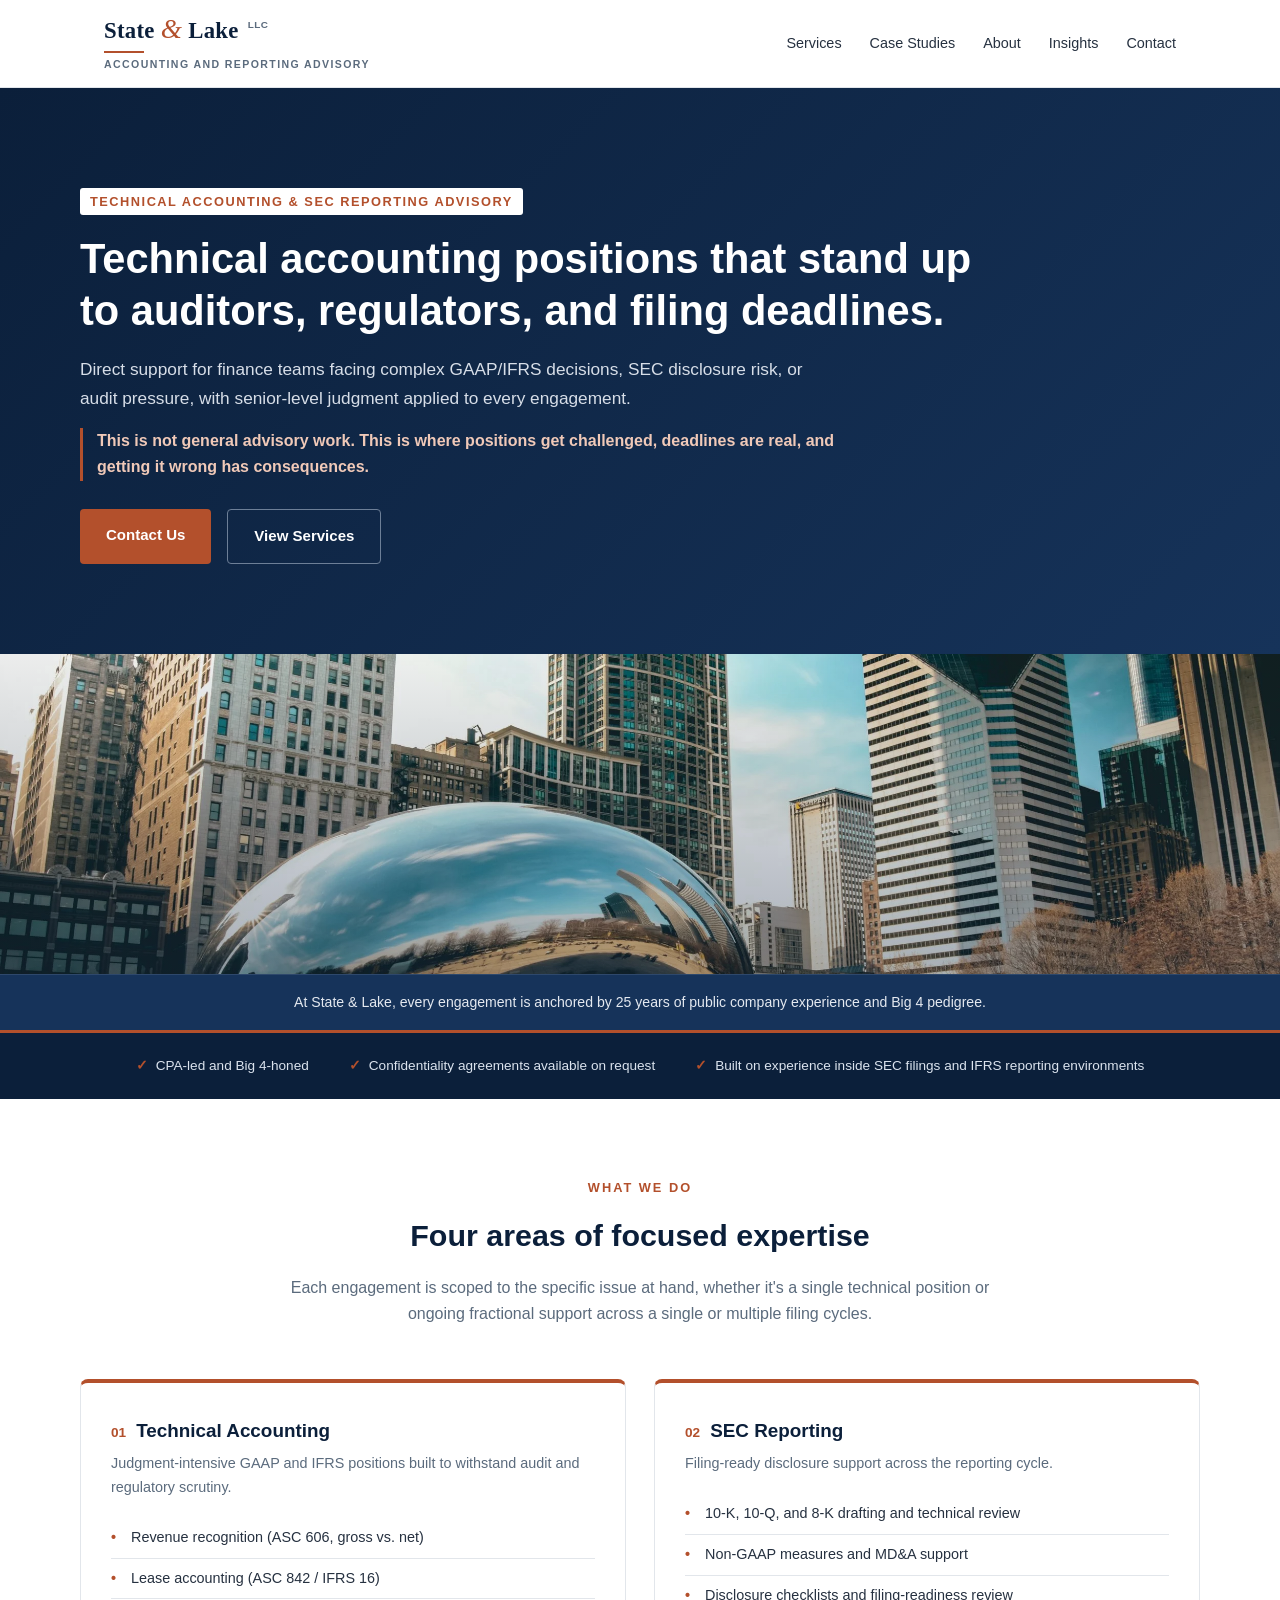
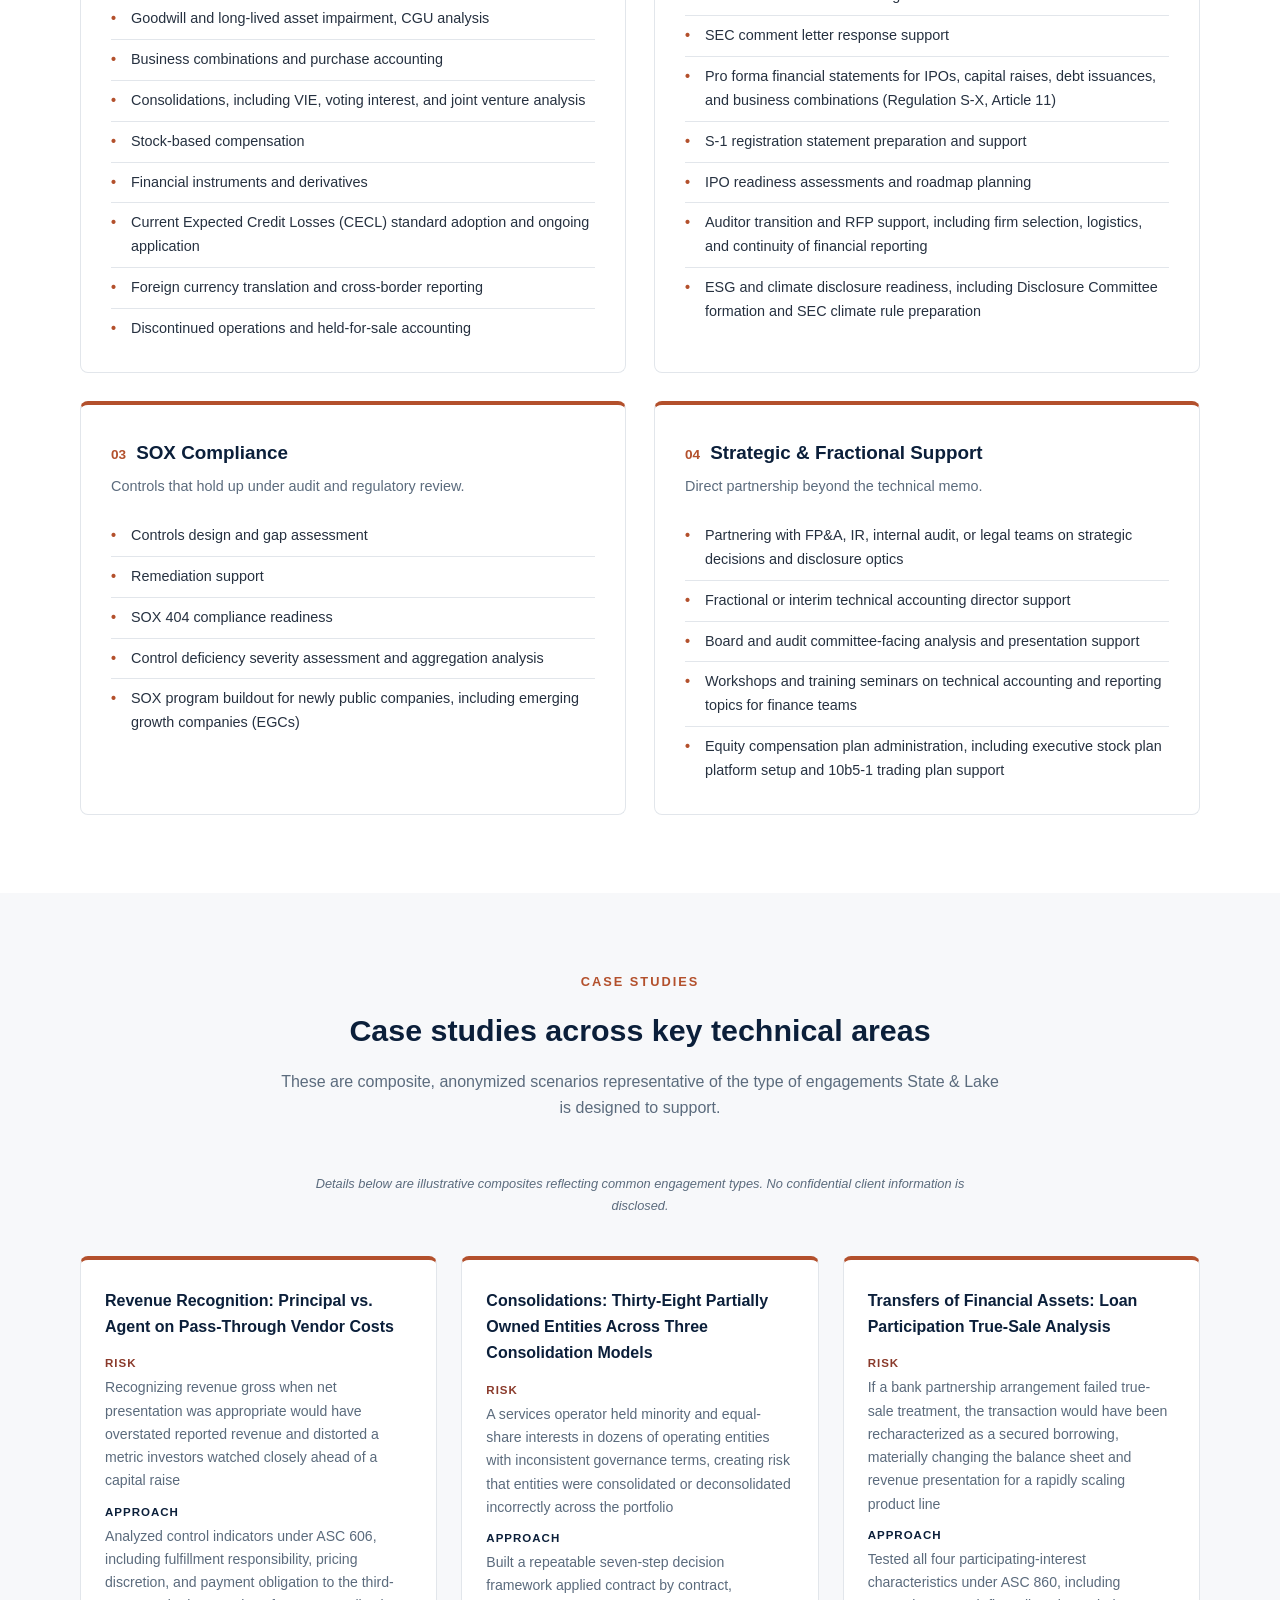
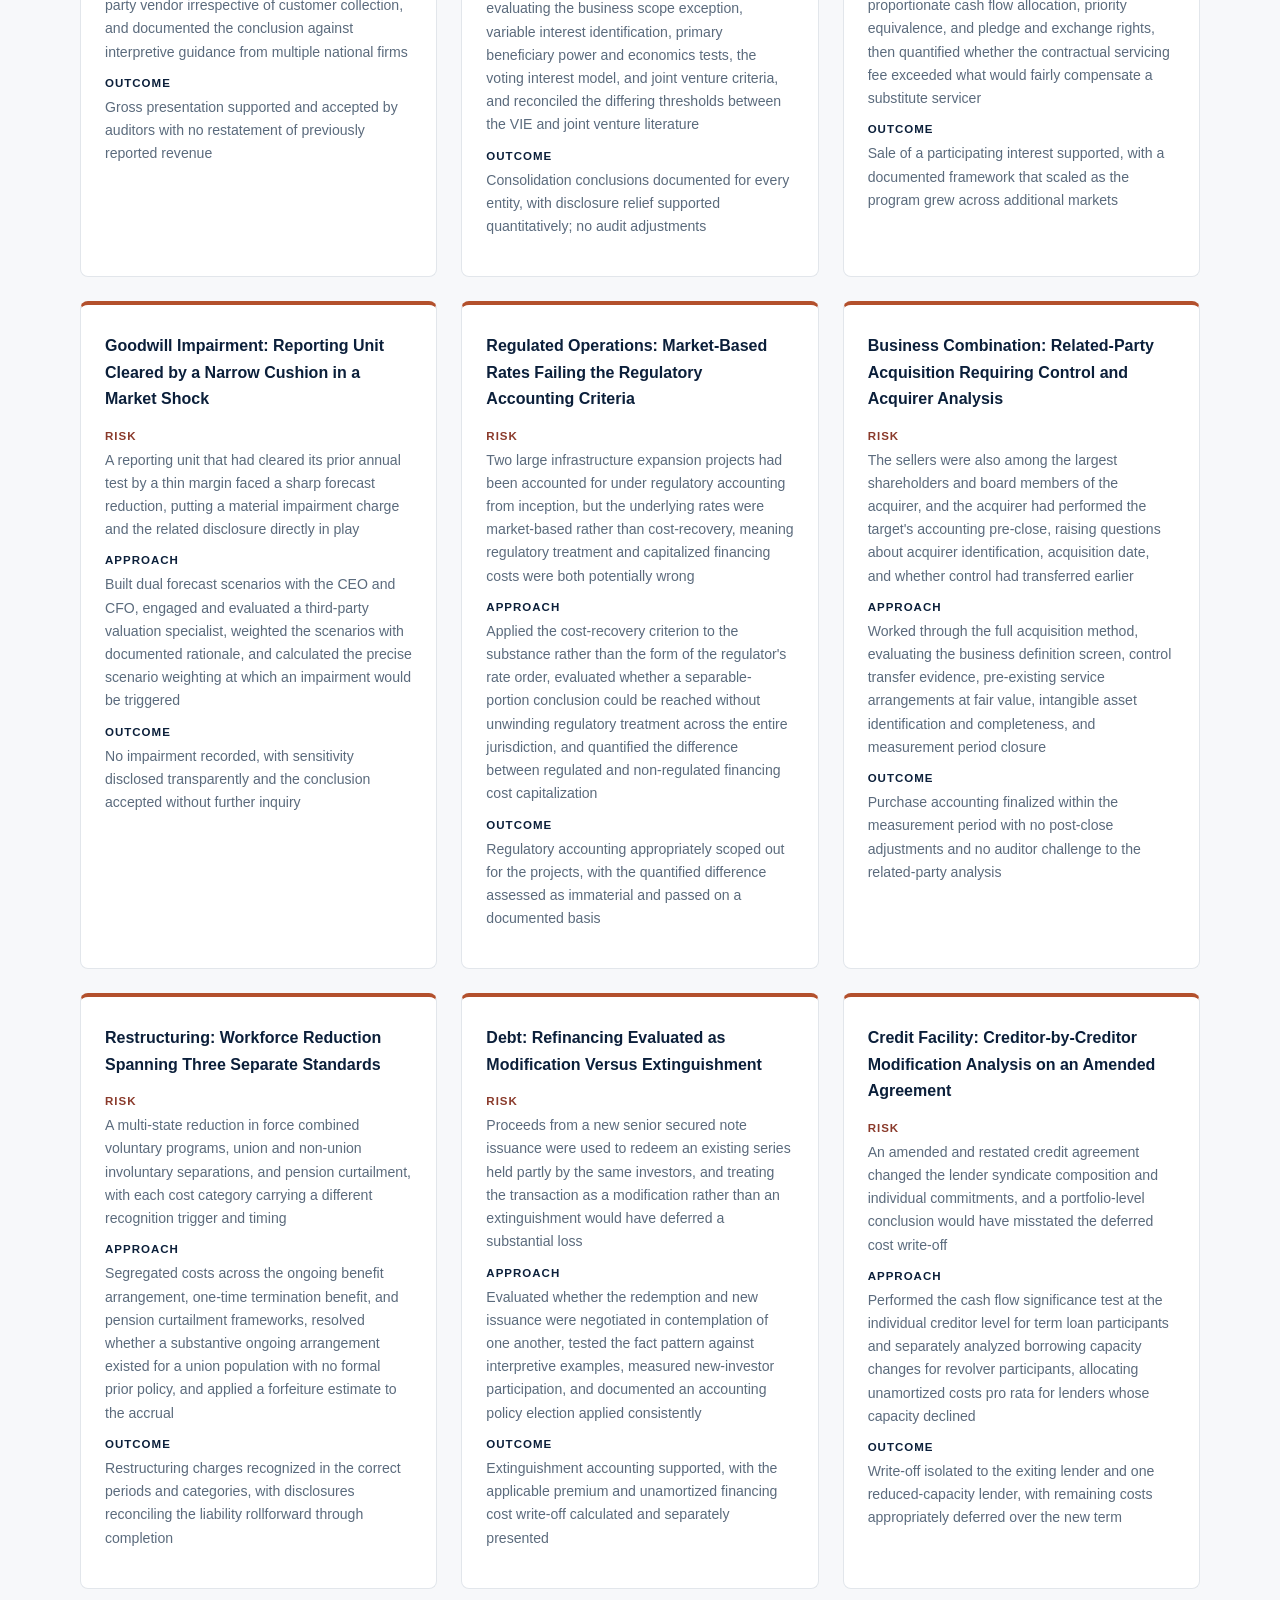
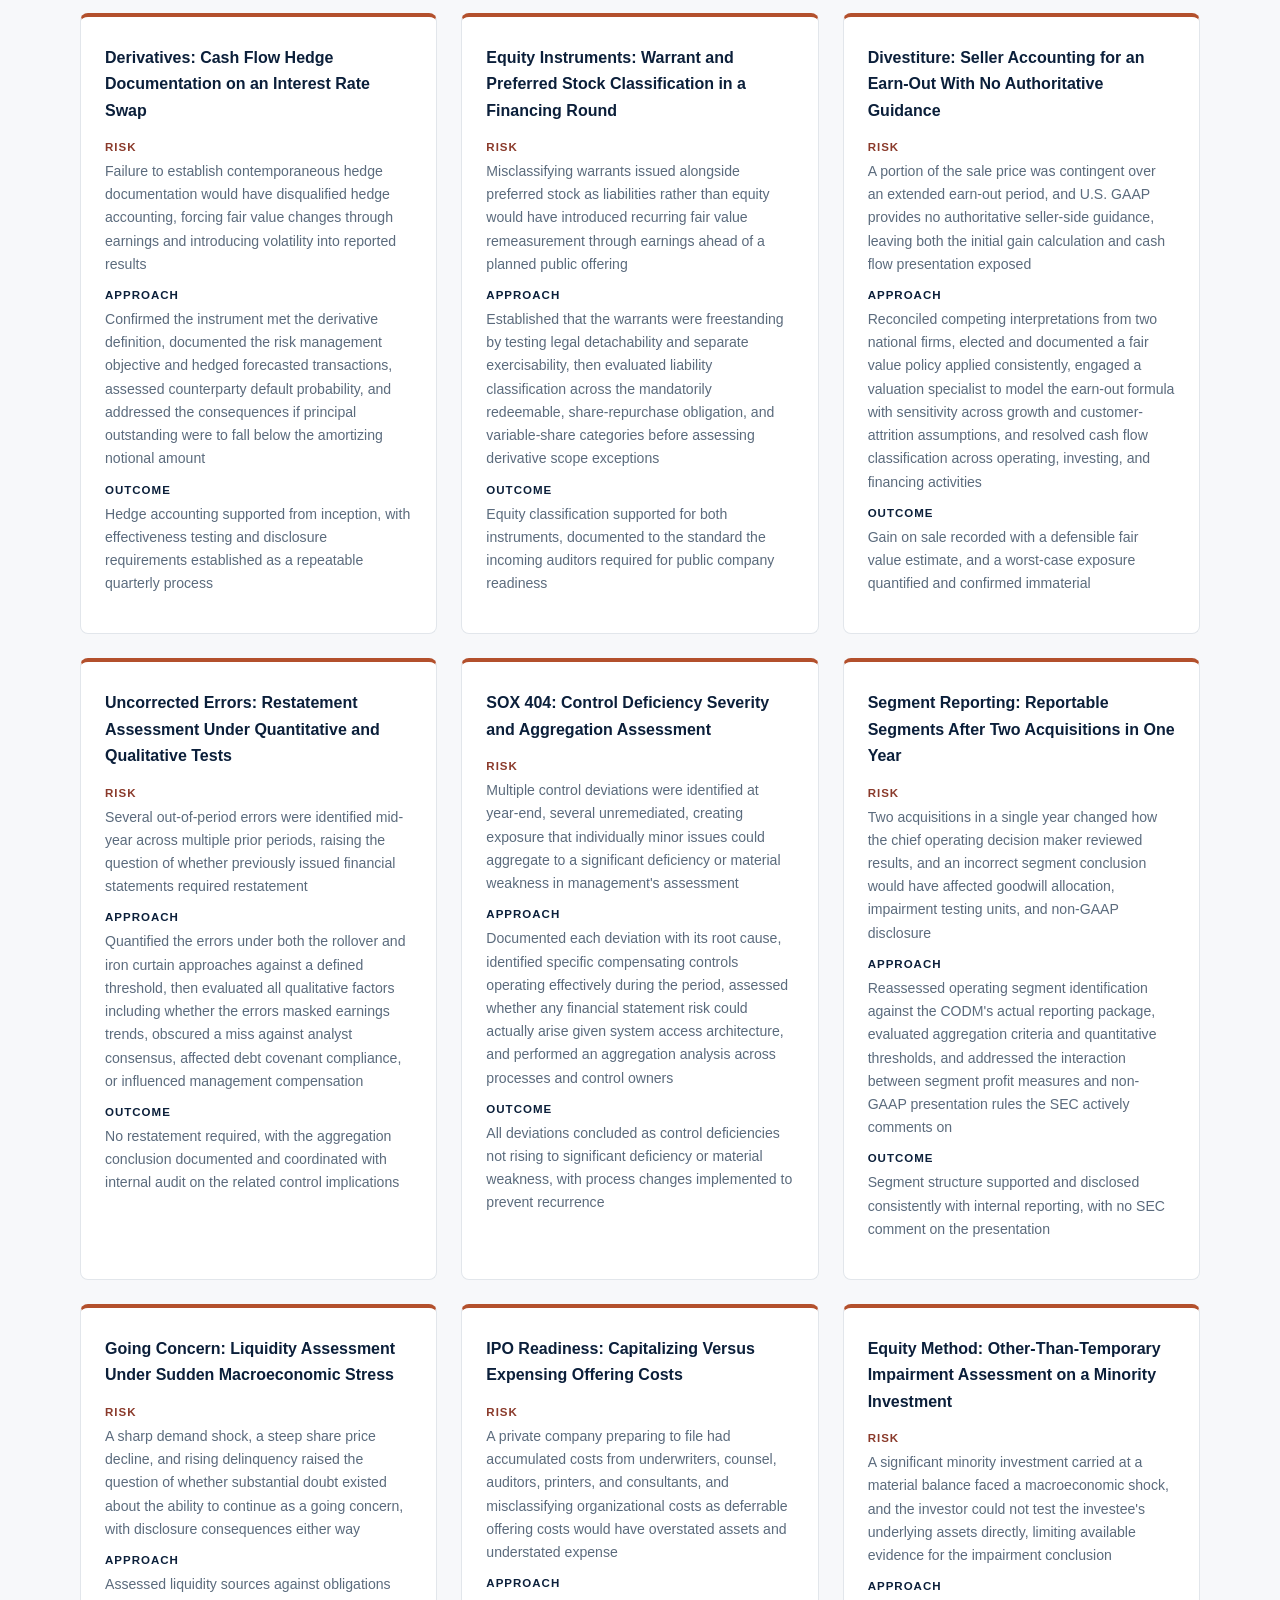
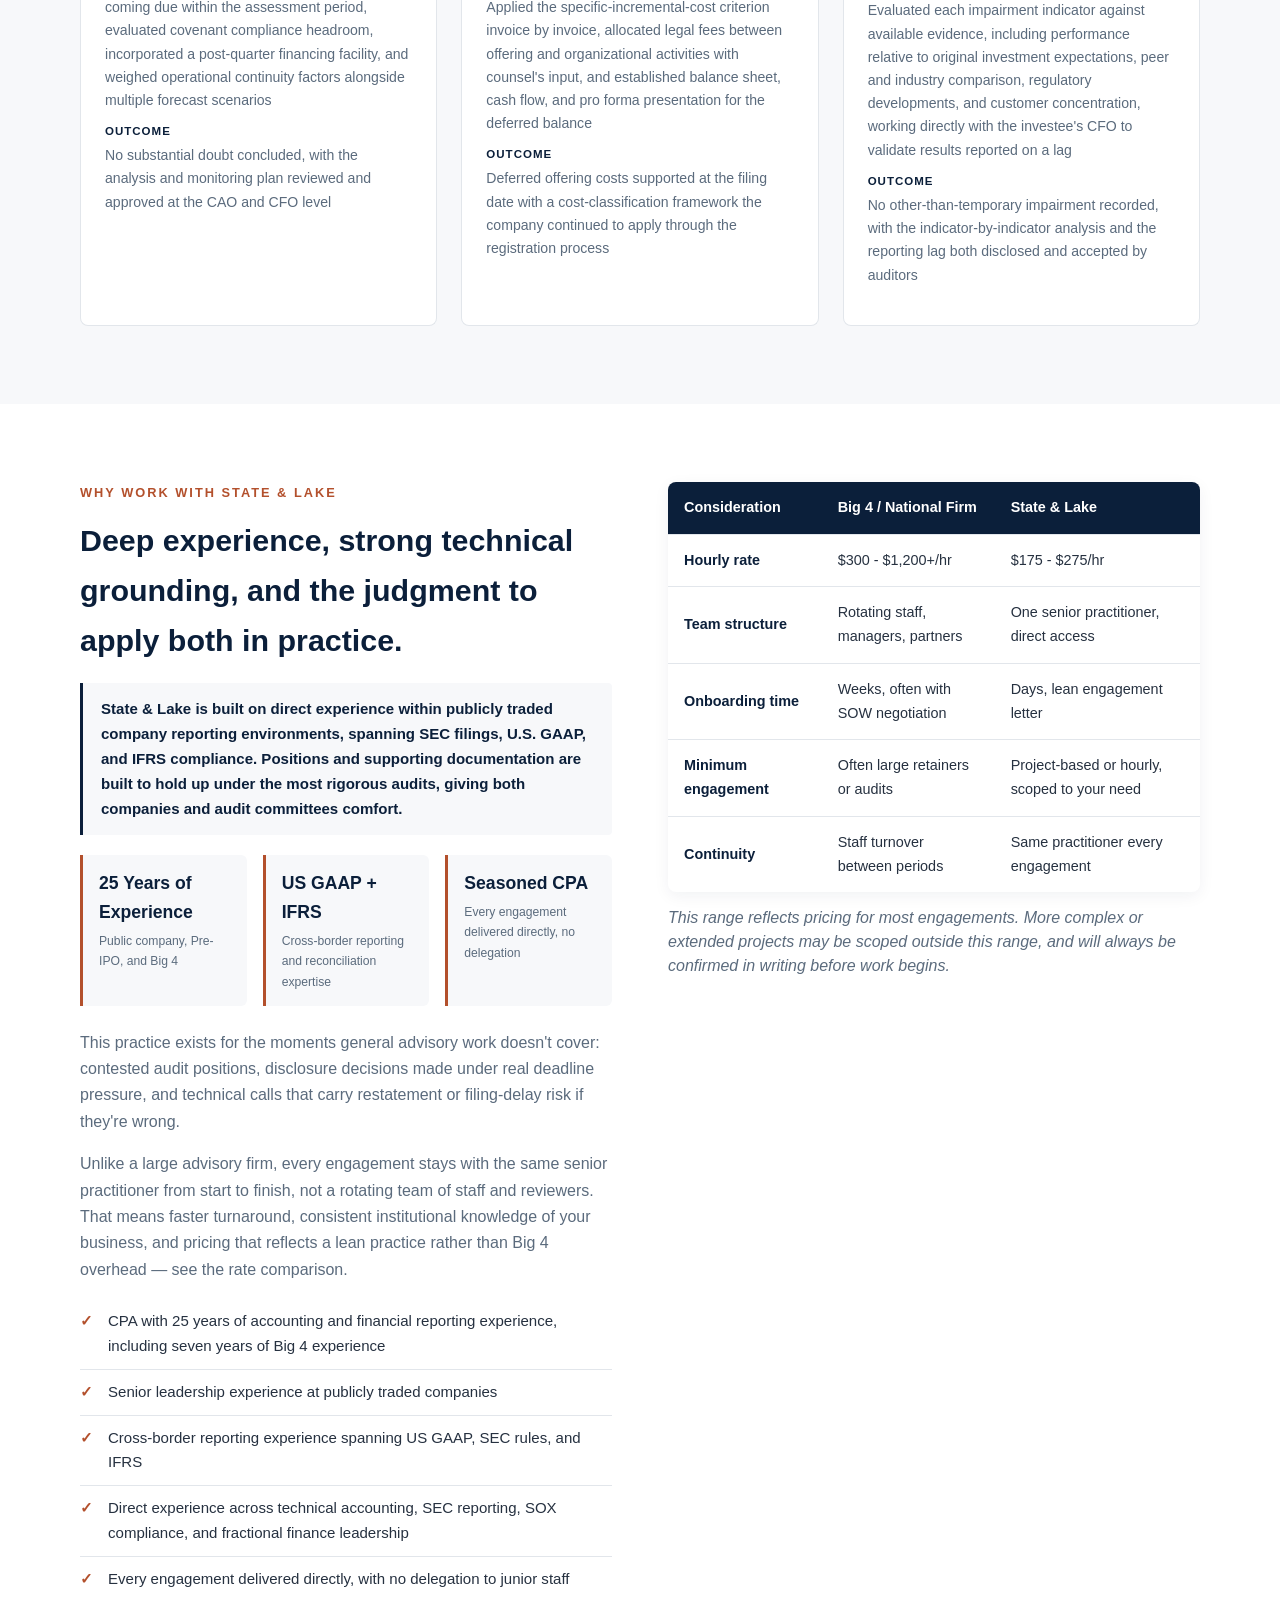
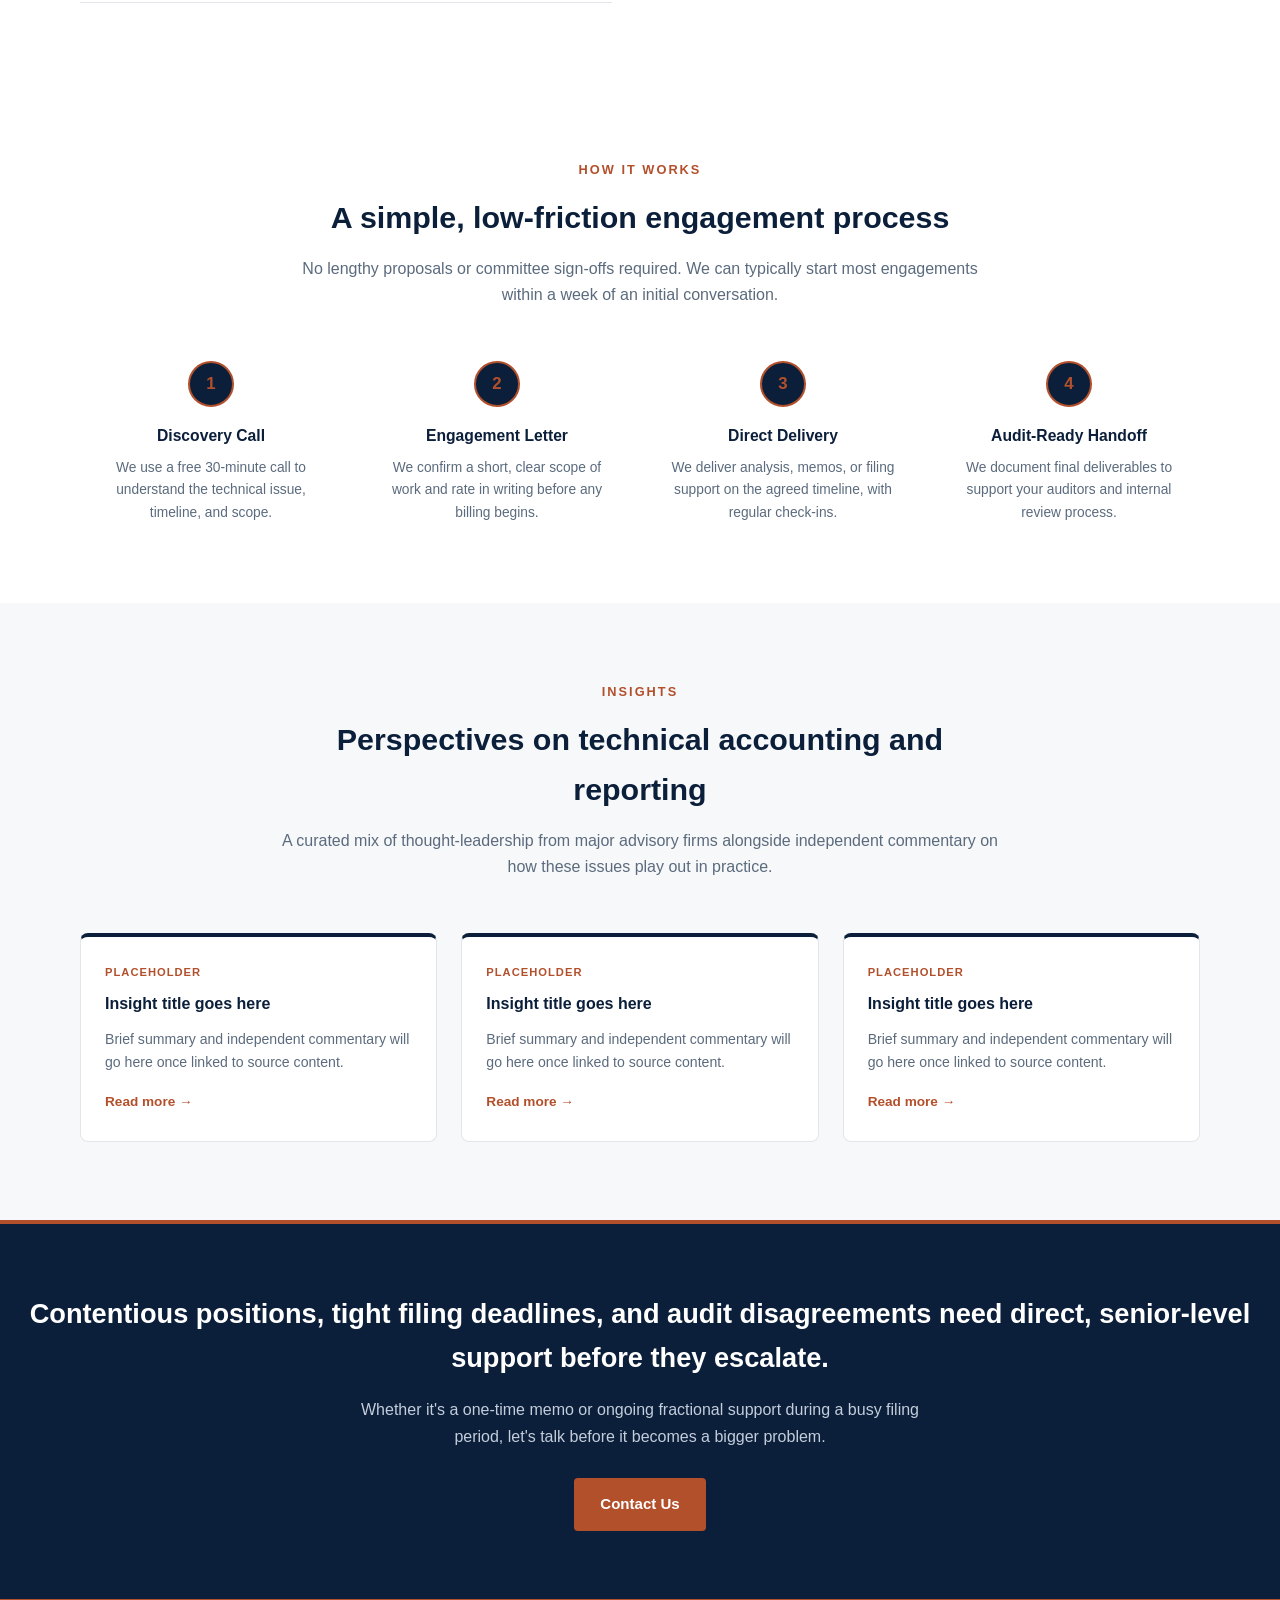
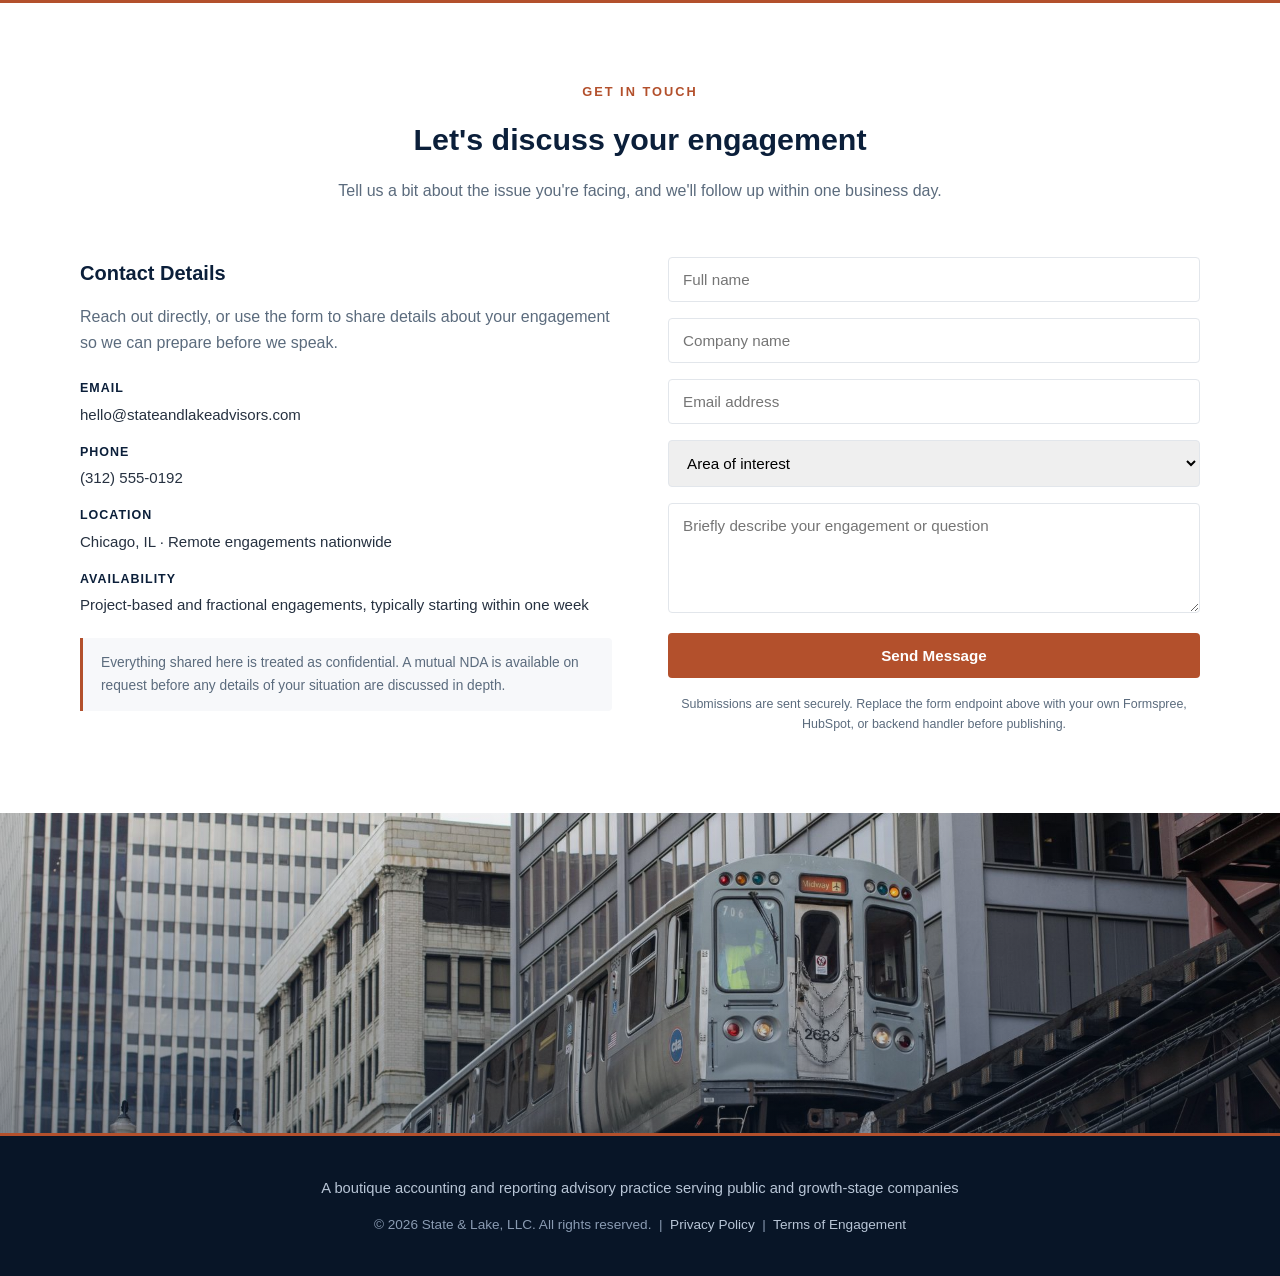
==== index.html @ fa3b031e "Revise financial topics and risk descriptions in index.html Updated various sections to enhance clar" ====
<!DOCTYPE html>
<html lang="en">
<head>
<meta charset="UTF-8">
<meta name="viewport" content="width=device-width, initial-scale=1.0">
<title>State &amp; Lake, LLC | Accounting and Reporting Advisory</title>
<meta name="description" content="Technical accounting positions that stand up to auditors, regulators, and filing deadlines. Direct support from a CPA-led practice with Big 4 and public company reporting experience.">
<style>
  :root {
    --navy: #0b1f3a;
    --navy-light: #16335a;
    --rust: #b3502c;
    --rust-dark: #97401f;
    --gray-bg: #f7f8fa;
    --text: #263140;
    --muted: #5b6b7d;
    --border: #e2e6eb;
    --alert: #8a3a2b;
  }
  * { margin: 0; padding: 0; box-sizing: border-box; }
  body { font-family: 'Georgia','Times New Roman',serif; color: var(--text); line-height: 1.65; background: #fff; }
  h1,h2,h3,h4 { font-family: 'Helvetica Neue', Arial, sans-serif; font-weight: 600; color: var(--navy); }
  a { text-decoration: none; color: var(--rust); }
  .container { max-width: 1120px; margin: 0 auto; padding: 0 24px; }

  header { position: sticky; top: 0; z-index: 100; background: #fff; border-bottom: 1px solid var(--border); }
  nav { display: flex; align-items: center; justify-content: space-between; padding: 16px 24px; max-width: 1120px; margin: 0 auto; position: relative; }

  .logo-wrap { line-height: 1.2; text-decoration: none; color: inherit; display: block; cursor: pointer; }
  .logo {
    font-family: 'Georgia', 'Times New Roman', serif;
    font-weight: 700;
    font-size: 1.42rem;
    color: var(--navy);
    letter-spacing: 0.3px;
    display: flex;
    align-items: baseline;
    gap: 6px;
  }
  .logo .amp-symbol {
    color: var(--rust);
    font-style: italic;
    font-weight: 400;
    font-size: 1.2em;
    line-height: 1;
  }
  .logo-llc {
    font-family: 'Helvetica Neue', Arial, sans-serif;
    font-size: 0.62rem;
    color: var(--muted);
    letter-spacing: 0.5px;
    font-weight: 600;
    margin-left: 3px;
    align-self: flex-start;
    margin-top: 3px;
  }
  .logo-rule { width: 40px; height: 2px; background: var(--rust); margin: 7px 0 5px; }
  .logo-tagline {
    font-family: 'Helvetica Neue', Arial, sans-serif;
    font-size: 0.66rem;
    color: var(--muted);
    letter-spacing: 1.4px;
    text-transform: uppercase;
    font-weight: 600;
  }

  .nav-links { display: flex; gap: 28px; list-style: none; }
  .nav-links a { font-family: 'Helvetica Neue', Arial, sans-serif; color: var(--text); font-size: 0.9rem; font-weight: 500; }
  .nav-links a:hover { color: var(--rust); }

  .nav-toggle {
    display: none;
    flex-direction: column;
    justify-content: center;
    gap: 5px;
    width: 32px;
    height: 32px;
    background: none;
    border: none;
    cursor: pointer;
    padding: 0;
  }
  .nav-toggle span {
    display: block;
    width: 100%;
    height: 2px;
    background: var(--navy);
    border-radius: 2px;
    transition: transform 0.2s ease, opacity 0.2s ease;
  }
  .nav-toggle.open span:nth-child(1) { transform: translateY(7px) rotate(45deg); }
  .nav-toggle.open span:nth-child(2) { opacity: 0; }
  .nav-toggle.open span:nth-child(3) { transform: translateY(-7px) rotate(-45deg); }

  .hero { background: linear-gradient(135deg, var(--navy) 0%, var(--navy-light) 100%); color:#fff; padding: 100px 24px 90px; }
  .hero-inner { max-width: 1120px; margin: 0 auto; display: grid; grid-template-columns: 1fr; gap: 0; align-items: center; }
  .hero-eyebrow { font-family:'Helvetica Neue',Arial,sans-serif; color: var(--rust); background:#fff; display:inline-block; padding:3px 10px; border-radius:3px; font-size:0.8rem; letter-spacing:1.5px; text-transform:uppercase; font-weight:700; margin-bottom:18px; }
  .hero h1 { color:#fff; font-size: 2.6rem; line-height:1.25; margin-bottom:18px; font-weight:700; max-width: 900px; }
  .hero .sub { font-family:'Helvetica Neue',Arial,sans-serif; font-size:1.08rem; color:#d7dee8; max-width:760px; margin-bottom:16px; }
  .hero .edge-line { font-family:'Helvetica Neue',Arial,sans-serif; font-size:1rem; color:#f0c9b8; max-width:760px; margin-bottom:28px; font-weight:600; border-left:3px solid var(--rust); padding-left:14px; }
  .hero-buttons { display:flex; gap:16px; flex-wrap: wrap; }
  .btn-primary { font-family:'Helvetica Neue',Arial,sans-serif; background: var(--rust); color:#fff; padding:14px 26px; border-radius:4px; font-weight:600; font-size:0.94rem; display:inline-block; }
  .btn-primary:hover { background: var(--rust-dark); }
  .btn-secondary { font-family:'Helvetica Neue',Arial,sans-serif; border:1px solid #6d7f97; color:#fff; padding:14px 26px; border-radius:4px; font-weight:600; font-size:0.94rem; display:inline-block; }
  .btn-secondary:hover { border-color:#fff; }

  /* Photo bands */
  .photo-band { width:100%; height:320px; overflow:hidden; position:relative; background: var(--navy); }
  .photo-band img { width:100%; height:100%; object-fit:cover; display:block; }
  .photo-overlay { position:absolute; inset:0; background: linear-gradient(180deg, rgba(11,31,58,0.05) 0%, rgba(11,31,58,0.35) 100%); }
  @media (max-width: 700px) { .photo-band { height: 220px; } }

  section { padding: 78px 24px; }
  .section-header { text-align:center; max-width:720px; margin:0 auto 52px; }
  .eyebrow { font-family:'Helvetica Neue',Arial,sans-serif; color: var(--rust); font-size:0.8rem; letter-spacing:2px; text-transform:uppercase; font-weight:700; margin-bottom:12px; }
  .section-header h2 { font-size:1.9rem; margin-bottom:14px; }
  .section-header p { font-family:'Helvetica Neue',Arial,sans-serif; color: var(--muted); font-size:1rem; }

  .disclosure-bar { background: var(--navy-light); padding: 16px 24px; border-top: 1px solid rgba(255,255,255,0.1); border-bottom: 3px solid var(--rust); }
  .disclosure-inner { max-width:1120px; margin:0 auto; text-align:center; font-family:'Helvetica Neue',Arial,sans-serif; font-size:0.88rem; color:#e4e9f0; font-weight:500; }
  .disclosure-inner strong { color: #e8a583; }

  .trust-bar { background: var(--navy); padding: 22px 24px; }
  .trust-inner { max-width:1120px; margin:0 auto; display:flex; flex-wrap:wrap; gap:18px 40px; justify-content:center; align-items:center; }
  .trust-item { font-family:'Helvetica Neue',Arial,sans-serif; color:#dbe3ee; font-size:0.85rem; display:flex; align-items:center; gap:8px; }
  .trust-item:before { content:"\2713"; color: var(--rust); font-weight:700; }

  .pillar-grid { display:grid; grid-template-columns: repeat(2,1fr); gap:28px; max-width:1120px; margin:0 auto; }
  .pillar-card { border:1px solid var(--border); border-radius:8px; padding:32px 30px; background:#fff; border-top:4px solid var(--rust); }
  .pillar-head { display:flex; align-items:baseline; gap:10px; margin-bottom:6px; flex-wrap:wrap; }
  .pillar-num { font-family:'Helvetica Neue',Arial,sans-serif; color: var(--rust); font-weight:700; font-size:0.85rem; }
  .pillar-card h3 { font-size:1.18rem; margin-bottom:0; }
  .pillar-sub { font-family:'Helvetica Neue',Arial,sans-serif; color: var(--muted); font-size:0.9rem; margin-bottom:18px; }
  .pillar-list { list-style:none; }
  .pillar-list li { font-family:'Helvetica Neue',Arial,sans-serif; font-size:0.9rem; padding:8px 0 8px 20px; position:relative; color:var(--text); border-bottom:1px solid var(--border); }
  .pillar-list li:last-child { border-bottom:none; padding-bottom:0; }
  .pillar-list li:before { content:"\2022"; color: var(--rust); position:absolute; left:0; font-weight:700; }

  .situations { background: var(--gray-bg); }
  .disclaimer { font-family:'Helvetica Neue',Arial,sans-serif; font-size:0.8rem; color: var(--muted); text-align:center; max-width:700px; margin:0 auto 40px; font-style: italic; }
  .situation-grid { display:grid; grid-template-columns: repeat(3,1fr); gap:24px; max-width:1120px; margin:0 auto; }
  .situation-card { background:#fff; border:1px solid var(--border); border-radius:8px; padding:28px 24px; border-top:4px solid var(--rust); }
  .situation-card h4 { font-size:1rem; margin-bottom:14px; }
  .situation-row { font-family:'Helvetica Neue',Arial,sans-serif; font-size:0.88rem; margin-bottom:10px; }
  .situation-row strong { display:block; color: var(--navy); font-size:0.72rem; text-transform:uppercase; letter-spacing:1px; margin-bottom:3px; }
  .situation-row.risk strong { color: var(--alert); }
  .situation-row p { color: var(--muted); margin:0; }

  .about-grid { display:grid; grid-template-columns:1fr 1fr; gap:56px; max-width:1120px; margin:0 auto; align-items:start; }
  .about h2 { font-size:1.9rem; margin-bottom:18px; }
  .about p { font-family:'Helvetica Neue',Arial,sans-serif; color: var(--muted); margin-bottom:16px; font-size:1rem; }
  .anchor-line { font-family:'Helvetica Neue',Arial,sans-serif; background: var(--gray-bg); border-left:3px solid var(--navy); padding:14px 18px; font-size:0.94rem; color: var(--navy); font-weight:600; margin-bottom:20px; border-radius:0 4px 4px 0; }
  .about-stat-row { display:flex; gap:16px; flex-wrap:wrap; margin-bottom:24px; }
  .about-stat { flex:1 1 150px; background: var(--gray-bg); border-left:3px solid var(--rust); border-radius:0 6px 6px 0; padding:14px 16px; }
  .about-stat-num { font-family:'Helvetica Neue',Arial,sans-serif; font-weight:700; color: var(--navy); font-size:1.1rem; }
  .about-stat-label { font-family:'Helvetica Neue',Arial,sans-serif; font-size:0.76rem; color: var(--muted); margin-top:4px; }
  .credential-list { list-style:none; margin-top:16px; }
  .credential-list li { font-family:'Helvetica Neue',Arial,sans-serif; padding:10px 0 10px 28px; position:relative; color:var(--text); font-size:0.94rem; border-bottom:1px solid var(--border); }
  .credential-list li:before { content:"\2713"; position:absolute; left:0; color: var(--rust); font-weight:700; }
  .compare-table { width:100%; border-collapse:collapse; font-family:'Helvetica Neue',Arial,sans-serif; font-size:0.9rem; background:#fff; border-radius:8px; overflow:hidden; box-shadow:0 4px 16px rgba(15,36,64,0.06); }
  .compare-table th, .compare-table td { padding:14px 16px; text-align:left; border-bottom:1px solid var(--border); }
  .compare-table th { background: var(--navy); color:#fff; font-weight:600; }
  .compare-table tr:last-child td { border-bottom:none; }
  .compare-table td:first-child { font-weight:600; color: var(--navy); }
  .rate-note { font-family:'Helvetica Neue',Arial,sans-serif; font-size:0.82rem; color: var(--muted); margin-top:14px; font-style: italic; line-height:1.5; }

  .process-grid { display:grid; grid-template-columns:repeat(4,1fr); gap:24px; max-width:1120px; margin:0 auto; }
  .process-step { text-align:center; padding:0 12px; }
  .process-num { width:46px; height:46px; border-radius:50%; background: var(--navy); color: var(--rust); display:flex; align-items:center; justify-content:center; font-weight:700; font-size:1.05rem; margin:0 auto 16px; font-family:'Helvetica Neue',Arial,sans-serif; border: 2px solid var(--rust); }
  .process-step h4 { font-size:0.98rem; margin-bottom:8px; }
  .process-step p { font-family:'Helvetica Neue',Arial,sans-serif; color: var(--muted); font-size:0.86rem; }

  .insights-grid { display:grid; grid-template-columns: repeat(3,1fr); gap:24px; max-width:1120px; margin:0 auto; }
  .insight-card { background:#fff; border:1px solid var(--border); border-radius:8px; padding:26px 24px; border-top:4px solid var(--navy); }
  .insight-tag { font-family:'Helvetica Neue',Arial,sans-serif; font-size:0.7rem; letter-spacing:1px; text-transform:uppercase; color: var(--rust); font-weight:700; margin-bottom:10px; display:block; }
  .insight-card h4 { font-size:1rem; margin-bottom:10px; }
  .insight-card p { font-family:'Helvetica Neue',Arial,sans-serif; color: var(--muted); font-size:0.88rem; margin-bottom:14px; }
  .insight-card a { font-family:'Helvetica Neue',Arial,sans-serif; font-size:0.85rem; font-weight:600; }

  .cta-band { background: var(--navy); color:#fff; text-align:center; padding:68px 24px; border-top:4px solid var(--rust); border-bottom:4px solid var(--rust); }
  .cta-band h2 { color:#fff; font-size:1.7rem; margin-bottom:16px; }
  .cta-band p { font-family:'Helvetica Neue',Arial,sans-serif; color:#c3cddb; margin-bottom:28px; max-width:560px; margin-left:auto; margin-right:auto; }
  .cta-band .hero-buttons { justify-content:center; }

  .contact-grid { display:grid; grid-template-columns:1fr 1fr; gap:56px; max-width:1120px; margin:0 auto; }
  .contact-info h3 { font-size:1.25rem; margin-bottom:14px; }
  .contact-info p { font-family:'Helvetica Neue',Arial,sans-serif; color: var(--muted); margin-bottom:22px; }
  .contact-detail { font-family:'Helvetica Neue',Arial,sans-serif; margin-bottom:14px; font-size:0.94rem; }
  .contact-detail strong { color: var(--navy); display:block; font-size:0.78rem; text-transform:uppercase; letter-spacing:1px; margin-bottom:4px; }
  .confidentiality-note { background: var(--gray-bg); border-left:3px solid var(--rust); padding:14px 18px; font-family:'Helvetica Neue',Arial,sans-serif; font-size:0.86rem; color: var(--muted); margin-top:20px; border-radius:0 4px 4px 0; }
  form { display:flex; flex-direction:column; gap:16px; font-family:'Helvetica Neue',Arial,sans-serif; }
  input, select, textarea { padding:13px 14px; border:1px solid var(--border); border-radius:4px; font-size:0.95rem; font-family:inherit; }
  input:focus, select:focus, textarea:focus { outline:2px solid var(--rust); border-color: var(--rust); }
  textarea { min-height:110px; resize:vertical; }
  .form-submit { background: var(--rust); color:#fff; border:none; padding:14px; border-radius:4px; font-weight:600; font-size:0.95rem; cursor:pointer; margin-top:4px; }
  .form-submit:hover { background: var(--rust-dark); }
  .form-note { font-size:0.78rem; color: var(--muted); text-align:center; }

  footer { background:#081527; color:#8a9bb2; text-align:center; padding:40px 24px; font-family:'Helvetica Neue',Arial,sans-serif; font-size:0.85rem; border-top:3px solid var(--rust); }
  footer a { color:#b8c5d6; }
  .footer-tagline { color:#b8c5d6; font-size:0.92rem; margin-bottom:14px; font-weight:500; }

  @media (max-width: 900px) {
    .about-grid, .contact-grid { grid-template-columns:1fr; }
    .pillar-grid, .situation-grid, .insights-grid { grid-template-columns:1fr; }
    .process-grid { grid-template-columns:1fr 1fr; }
    .hero h1 { font-size:1.9rem; }

    .nav-toggle { display: flex; }
    .nav-links {
      display: none;
      position: absolute;
      top: 100%;
      left: 0;
      right: 0;
      background: #fff;
      flex-direction: column;
      gap: 0;
      border-bottom: 1px solid var(--border);
      box-shadow: 0 8px 16px rgba(15,36,64,0.08);
    }
    .nav-links.open { display: flex; }
    .nav-links li { border-top: 1px solid var(--border); }
    .nav-links a { display: block; padding: 14px 24px; }
  }
  @media (max-width: 600px) {
    .process-grid, .situation-grid { grid-template-columns:1fr; }
  }
</style>
</head>
<body>

<header>
  <nav>
    <a href="index.html" class="logo-wrap" aria-label="State and Lake, LLC home">
      <div class="logo">State <span class="amp-symbol">&amp;</span> Lake<span class="logo-llc">LLC</span></div>
      <div class="logo-rule"></div>
      <div class="logo-tagline">Accounting and Reporting Advisory</div>
    </a>
    <button class="nav-toggle" id="navToggle" aria-label="Toggle navigation menu" aria-expanded="false">
      <span></span><span></span><span></span>
    </button>
    <ul class="nav-links" id="navLinks">
      <li><a href="#services">Services</a></li>
      <li><a href="#situations">Case Studies</a></li>
      <li><a href="#about">About</a></li>
      <li><a href="#insights">Insights</a></li>
      <li><a href="#contact">Contact</a></li>
    </ul>
  </nav>
</header>

<section class="hero">
  <div class="hero-inner">
    <div>
      <div class="hero-eyebrow">Technical Accounting &amp; SEC Reporting Advisory</div>
      <h1>Technical accounting positions that stand up to auditors, regulators, and filing deadlines.</h1>
      <p class="sub">Direct support for finance teams facing complex GAAP/IFRS decisions, SEC disclosure risk, or audit pressure, with senior-level judgment applied to every engagement.</p>
      <p class="edge-line">This is not general advisory work. This is where positions get challenged, deadlines are real, and getting it wrong has consequences.</p>
      <div class="hero-buttons">
        <a href="#contact" class="btn-primary">Contact Us</a>
        <a href="#services" class="btn-secondary">View Services</a>
      </div>
    </div>
  </div>
</section>

<div class="photo-band">
  <img src="assets/The%20Bean.webp" alt="Cloud Gate sculpture with the Chicago skyline in the background">
  <div class="photo-overlay"></div>
</div>

<div class="disclosure-bar">
  <p class="disclosure-inner">At State &amp; Lake, every engagement is anchored by 25 years of public company experience and Big 4 pedigree.</p>
</div>

<div class="trust-bar">
  <div class="trust-inner">
    <div class="trust-item">CPA-led and Big 4-honed</div>
    <div class="trust-item">Confidentiality agreements available on request</div>
    <div class="trust-item">Built on experience inside SEC filings and IFRS reporting environments</div>
  </div>
</div>

<section id="services">
  <div class="section-header">
    <div class="eyebrow">What We Do</div>
    <h2>Four areas of focused expertise</h2>
    <p>Each engagement is scoped to the specific issue at hand, whether it's a single technical position or ongoing fractional support across a single or multiple filing cycles.</p>
  </div>
  <div class="pillar-grid">
    <div class="pillar-card">
      <div class="pillar-head"><span class="pillar-num">01</span><h3>Technical Accounting</h3></div>
      <p class="pillar-sub">Judgment-intensive GAAP and IFRS positions built to withstand audit and regulatory scrutiny.</p>
      <ul class="pillar-list">
        <li>Revenue recognition (ASC 606, gross vs. net)</li>
        <li>Lease accounting (ASC 842 / IFRS 16)</li>
        <li>Goodwill and long-lived asset impairment, CGU analysis</li>
        <li>Business combinations and purchase accounting</li>
        <li>Consolidations, including VIE, voting interest, and joint venture analysis</li>
        <li>Stock-based compensation</li>
        <li>Financial instruments and derivatives</li>
        <li>Current Expected Credit Losses (CECL) standard adoption and ongoing application</li>
        <li>Foreign currency translation and cross-border reporting</li>
        <li>Discontinued operations and held-for-sale accounting</li>
      </ul>
    </div>
    <div class="pillar-card">
      <div class="pillar-head"><span class="pillar-num">02</span><h3>SEC Reporting</h3></div>
      <p class="pillar-sub">Filing-ready disclosure support across the reporting cycle.</p>
      <ul class="pillar-list">
        <li>10-K, 10-Q, and 8-K drafting and technical review</li>
        <li>Non-GAAP measures and MD&amp;A support</li>
        <li>Disclosure checklists and filing-readiness review</li>
        <li>SEC comment letter response support</li>
        <li>Pro forma financial statements for IPOs, capital raises, debt issuances, and business combinations (Regulation S-X, Article 11)</li>
        <li>S-1 registration statement preparation and support</li>
        <li>IPO readiness assessments and roadmap planning</li>
        <li>Auditor transition and RFP support, including firm selection, logistics, and continuity of financial reporting</li>
        <li>ESG and climate disclosure readiness, including Disclosure Committee formation and SEC climate rule preparation</li>
      </ul>
    </div>
    <div class="pillar-card">
      <div class="pillar-head"><span class="pillar-num">03</span><h3>SOX Compliance</h3></div>
      <p class="pillar-sub">Controls that hold up under audit and regulatory review.</p>
      <ul class="pillar-list">
        <li>Controls design and gap assessment</li>
        <li>Remediation support</li>
        <li>SOX 404 compliance readiness</li>
        <li>Control deficiency severity assessment and aggregation analysis</li>
        <li>SOX program buildout for newly public companies, including emerging growth companies (EGCs)</li>
      </ul>
    </div>
    <div class="pillar-card">
      <div class="pillar-head"><span class="pillar-num">04</span><h3>Strategic &amp; Fractional Support</h3></div>
      <p class="pillar-sub">Direct partnership beyond the technical memo.</p>
      <ul class="pillar-list">
        <li>Partnering with FP&amp;A, IR, internal audit, or legal teams on strategic decisions and disclosure optics</li>
        <li>Fractional or interim technical accounting director support</li>
        <li>Board and audit committee-facing analysis and presentation support</li>
        <li>Workshops and training seminars on technical accounting and reporting topics for finance teams</li>
        <li>Equity compensation plan administration, including executive stock plan platform setup and 10b5-1 trading plan support</li>
      </ul>
    </div>
  </div>
</section>

<section class="situations" id="situations">
  <div class="section-header">
    <div class="eyebrow">Case Studies</div>
    <h2>Case studies across key technical areas</h2>
    <p>These are composite, anonymized scenarios representative of the type of engagements State &amp; Lake is designed to support.</p>
  </div>
  <p class="disclaimer">Details below are illustrative composites reflecting common engagement types. No confidential client information is disclosed.</p>
  <div class="situation-grid">

    <div class="situation-card">
      <h4>Revenue Recognition: Principal vs. Agent on Pass-Through Vendor Costs</h4>
      <div class="situation-row risk"><strong>Risk</strong><p>Recognizing revenue gross when net presentation was appropriate would have overstated reported revenue and distorted a metric investors watched closely ahead of a capital raise</p></div>
      <div class="situation-row"><strong>Approach</strong><p>Analyzed control indicators under ASC 606, including fulfillment responsibility, pricing discretion, and payment obligation to the third-party vendor irrespective of customer collection, and documented the conclusion against interpretive guidance from multiple national firms</p></div>
      <div class="situation-row"><strong>Outcome</strong><p>Gross presentation supported and accepted by auditors with no restatement of previously reported revenue</p></div>
    </div>

    <div class="situation-card">
      <h4>Consolidations: Thirty-Eight Partially Owned Entities Across Three Consolidation Models</h4>
      <div class="situation-row risk"><strong>Risk</strong><p>A services operator held minority and equal-share interests in dozens of operating entities with inconsistent governance terms, creating risk that entities were consolidated or deconsolidated incorrectly across the portfolio</p></div>
      <div class="situation-row"><strong>Approach</strong><p>Built a repeatable seven-step decision framework applied contract by contract, evaluating the business scope exception, variable interest identification, primary beneficiary power and economics tests, the voting interest model, and joint venture criteria, and reconciled the differing thresholds between the VIE and joint venture literature</p></div>
      <div class="situation-row"><strong>Outcome</strong><p>Consolidation conclusions documented for every entity, with disclosure relief supported quantitatively; no audit adjustments</p></div>
    </div>

    <div class="situation-card">
      <h4>Transfers of Financial Assets: Loan Participation True-Sale Analysis</h4>
      <div class="situation-row risk"><strong>Risk</strong><p>If a bank partnership arrangement failed true-sale treatment, the transaction would have been recharacterized as a secured borrowing, materially changing the balance sheet and revenue presentation for a rapidly scaling product line</p></div>
      <div class="situation-row"><strong>Approach</strong><p>Tested all four participating-interest characteristics under ASC 860, including proportionate cash flow allocation, priority equivalence, and pledge and exchange rights, then quantified whether the contractual servicing fee exceeded what would fairly compensate a substitute servicer</p></div>
      <div class="situation-row"><strong>Outcome</strong><p>Sale of a participating interest supported, with a documented framework that scaled as the program grew across additional markets</p></div>
    </div>

    <div class="situation-card">
      <h4>Goodwill Impairment: Reporting Unit Cleared by a Narrow Cushion in a Market Shock</h4>
      <div class="situation-row risk"><strong>Risk</strong><p>A reporting unit that had cleared its prior annual test by a thin margin faced a sharp forecast reduction, putting a material impairment charge and the related disclosure directly in play</p></div>
      <div class="situation-row"><strong>Approach</strong><p>Built dual forecast scenarios with the CEO and CFO, engaged and evaluated a third-party valuation specialist, weighted the scenarios with documented rationale, and calculated the precise scenario weighting at which an impairment would be triggered</p></div>
      <div class="situation-row"><strong>Outcome</strong><p>No impairment recorded, with sensitivity disclosed transparently and the conclusion accepted without further inquiry</p></div>
    </div>

    <div class="situation-card">
      <h4>Regulated Operations: Market-Based Rates Failing the Regulatory Accounting Criteria</h4>
      <div class="situation-row risk"><strong>Risk</strong><p>Two large infrastructure expansion projects had been accounted for under regulatory accounting from inception, but the underlying rates were market-based rather than cost-recovery, meaning regulatory treatment and capitalized financing costs were both potentially wrong</p></div>
      <div class="situation-row"><strong>Approach</strong><p>Applied the cost-recovery criterion to the substance rather than the form of the regulator's rate order, evaluated whether a separable-portion conclusion could be reached without unwinding regulatory treatment across the entire jurisdiction, and quantified the difference between regulated and non-regulated financing cost capitalization</p></div>
      <div class="situation-row"><strong>Outcome</strong><p>Regulatory accounting appropriately scoped out for the projects, with the quantified difference assessed as immaterial and passed on a documented basis</p></div>
    </div>

    <div class="situation-card">
      <h4>Business Combination: Related-Party Acquisition Requiring Control and Acquirer Analysis</h4>
      <div class="situation-row risk"><strong>Risk</strong><p>The sellers were also among the largest shareholders and board members of the acquirer, and the acquirer had performed the target's accounting pre-close, raising questions about acquirer identification, acquisition date, and whether control had transferred earlier</p></div>
      <div class="situation-row"><strong>Approach</strong><p>Worked through the full acquisition method, evaluating the business definition screen, control transfer evidence, pre-existing service arrangements at fair value, intangible asset identification and completeness, and measurement period closure</p></div>
      <div class="situation-row"><strong>Outcome</strong><p>Purchase accounting finalized within the measurement period with no post-close adjustments and no auditor challenge to the related-party analysis</p></div>
    </div>

    <div class="situation-card">
      <h4>Restructuring: Workforce Reduction Spanning Three Separate Standards</h4>
      <div class="situation-row risk"><strong>Risk</strong><p>A multi-state reduction in force combined voluntary programs, union and non-union involuntary separations, and pension curtailment, with each cost category carrying a different recognition trigger and timing</p></div>
      <div class="situation-row"><strong>Approach</strong><p>Segregated costs across the ongoing benefit arrangement, one-time termination benefit, and pension curtailment frameworks, resolved whether a substantive ongoing arrangement existed for a union population with no formal prior policy, and applied a forfeiture estimate to the accrual</p></div>
      <div class="situation-row"><strong>Outcome</strong><p>Restructuring charges recognized in the correct periods and categories, with disclosures reconciling the liability rollforward through completion</p></div>
    </div>

    <div class="situation-card">
      <h4>Debt: Refinancing Evaluated as Modification Versus Extinguishment</h4>
      <div class="situation-row risk"><strong>Risk</strong><p>Proceeds from a new senior secured note issuance were used to redeem an existing series held partly by the same investors, and treating the transaction as a modification rather than an extinguishment would have deferred a substantial loss</p></div>
      <div class="situation-row"><strong>Approach</strong><p>Evaluated whether the redemption and new issuance were negotiated in contemplation of one another, tested the fact pattern against interpretive examples, measured new-investor participation, and documented an accounting policy election applied consistently</p></div>
      <div class="situation-row"><strong>Outcome</strong><p>Extinguishment accounting supported, with the applicable premium and unamortized financing cost write-off calculated and separately presented</p></div>
    </div>

    <div class="situation-card">
      <h4>Credit Facility: Creditor-by-Creditor Modification Analysis on an Amended Agreement</h4>
      <div class="situation-row risk"><strong>Risk</strong><p>An amended and restated credit agreement changed the lender syndicate composition and individual commitments, and a portfolio-level conclusion would have misstated the deferred cost write-off</p></div>
      <div class="situation-row"><strong>Approach</strong><p>Performed the cash flow significance test at the individual creditor level for term loan participants and separately analyzed borrowing capacity changes for revolver participants, allocating unamortized costs pro rata for lenders whose capacity declined</p></div>
      <div class="situation-row"><strong>Outcome</strong><p>Write-off isolated to the exiting lender and one reduced-capacity lender, with remaining costs appropriately deferred over the new term</p></div>
    </div>

    <div class="situation-card">
      <h4>Derivatives: Cash Flow Hedge Documentation on an Interest Rate Swap</h4>
      <div class="situation-row risk"><strong>Risk</strong><p>Failure to establish contemporaneous hedge documentation would have disqualified hedge accounting, forcing fair value changes through earnings and introducing volatility into reported results</p></div>
      <div class="situation-row"><strong>Approach</strong><p>Confirmed the instrument met the derivative definition, documented the risk management objective and hedged forecasted transactions, assessed counterparty default probability, and addressed the consequences if principal outstanding were to fall below the amortizing notional amount</p></div>
      <div class="situation-row"><strong>Outcome</strong><p>Hedge accounting supported from inception, with effectiveness testing and disclosure requirements established as a repeatable quarterly process</p></div>
    </div>

    <div class="situation-card">
      <h4>Equity Instruments: Warrant and Preferred Stock Classification in a Financing Round</h4>
      <div class="situation-row risk"><strong>Risk</strong><p>Misclassifying warrants issued alongside preferred stock as liabilities rather than equity would have introduced recurring fair value remeasurement through earnings ahead of a planned public offering</p></div>
      <div class="situation-row"><strong>Approach</strong><p>Established that the warrants were freestanding by testing legal detachability and separate exercisability, then evaluated liability classification across the mandatorily redeemable, share-repurchase obligation, and variable-share categories before assessing derivative scope exceptions</p></div>
      <div class="situation-row"><strong>Outcome</strong><p>Equity classification supported for both instruments, documented to the standard the incoming auditors required for public company readiness</p></div>
    </div>

    <div class="situation-card">
      <h4>Divestiture: Seller Accounting for an Earn-Out With No Authoritative Guidance</h4>
      <div class="situation-row risk"><strong>Risk</strong><p>A portion of the sale price was contingent over an extended earn-out period, and U.S. GAAP provides no authoritative seller-side guidance, leaving both the initial gain calculation and cash flow presentation exposed</p></div>
      <div class="situation-row"><strong>Approach</strong><p>Reconciled competing interpretations from two national firms, elected and documented a fair value policy applied consistently, engaged a valuation specialist to model the earn-out formula with sensitivity across growth and customer-attrition assumptions, and resolved cash flow classification across operating, investing, and financing activities</p></div>
      <div class="situation-row"><strong>Outcome</strong><p>Gain on sale recorded with a defensible fair value estimate, and a worst-case exposure quantified and confirmed immaterial</p></div>
    </div>

    <div class="situation-card">
      <h4>Uncorrected Errors: Restatement Assessment Under Quantitative and Qualitative Tests</h4>
      <div class="situation-row risk"><strong>Risk</strong><p>Several out-of-period errors were identified mid-year across multiple prior periods, raising the question of whether previously issued financial statements required restatement</p></div>
      <div class="situation-row"><strong>Approach</strong><p>Quantified the errors under both the rollover and iron curtain approaches against a defined threshold, then evaluated all qualitative factors including whether the errors masked earnings trends, obscured a miss against analyst consensus, affected debt covenant compliance, or influenced management compensation</p></div>
      <div class="situation-row"><strong>Outcome</strong><p>No restatement required, with the aggregation conclusion documented and coordinated with internal audit on the related control implications</p></div>
    </div>

    <div class="situation-card">
      <h4>SOX 404: Control Deficiency Severity and Aggregation Assessment</h4>
      <div class="situation-row risk"><strong>Risk</strong><p>Multiple control deviations were identified at year-end, several unremediated, creating exposure that individually minor issues could aggregate to a significant deficiency or material weakness in management's assessment</p></div>
      <div class="situation-row"><strong>Approach</strong><p>Documented each deviation with its root cause, identified specific compensating controls operating effectively during the period, assessed whether any financial statement risk could actually arise given system access architecture, and performed an aggregation analysis across processes and control owners</p></div>
      <div class="situation-row"><strong>Outcome</strong><p>All deviations concluded as control deficiencies not rising to significant deficiency or material weakness, with process changes implemented to prevent recurrence</p></div>
    </div>

    <div class="situation-card">
      <h4>Segment Reporting: Reportable Segments After Two Acquisitions in One Year</h4>
      <div class="situation-row risk"><strong>Risk</strong><p>Two acquisitions in a single year changed how the chief operating decision maker reviewed results, and an incorrect segment conclusion would have affected goodwill allocation, impairment testing units, and non-GAAP disclosure</p></div>
      <div class="situation-row"><strong>Approach</strong><p>Reassessed operating segment identification against the CODM's actual reporting package, evaluated aggregation criteria and quantitative thresholds, and addressed the interaction between segment profit measures and non-GAAP presentation rules the SEC actively comments on</p></div>
      <div class="situation-row"><strong>Outcome</strong><p>Segment structure supported and disclosed consistently with internal reporting, with no SEC comment on the presentation</p></div>
    </div>

    <div class="situation-card">
      <h4>Going Concern: Liquidity Assessment Under Sudden Macroeconomic Stress</h4>
      <div class="situation-row risk"><strong>Risk</strong><p>A sharp demand shock, a steep share price decline, and rising delinquency raised the question of whether substantial doubt existed about the ability to continue as a going concern, with disclosure consequences either way</p></div>
      <div class="situation-row"><strong>Approach</strong><p>Assessed liquidity sources against obligations coming due within the assessment period, evaluated covenant compliance headroom, incorporated a post-quarter financing facility, and weighed operational continuity factors alongside multiple forecast scenarios</p></div>
      <div class="situation-row"><strong>Outcome</strong><p>No substantial doubt concluded, with the analysis and monitoring plan reviewed and approved at the CAO and CFO level</p></div>
    </div>

    <div class="situation-card">
      <h4>IPO Readiness: Capitalizing Versus Expensing Offering Costs</h4>
      <div class="situation-row risk"><strong>Risk</strong><p>A private company preparing to file had accumulated costs from underwriters, counsel, auditors, printers, and consultants, and misclassifying organizational costs as deferrable offering costs would have overstated assets and understated expense</p></div>
      <div class="situation-row"><strong>Approach</strong><p>Applied the specific-incremental-cost criterion invoice by invoice, allocated legal fees between offering and organizational activities with counsel's input, and established balance sheet, cash flow, and pro forma presentation for the deferred balance</p></div>
      <div class="situation-row"><strong>Outcome</strong><p>Deferred offering costs supported at the filing date with a cost-classification framework the company continued to apply through the registration process</p></div>
    </div>

    <div class="situation-card">
      <h4>Equity Method: Other-Than-Temporary Impairment Assessment on a Minority Investment</h4>
      <div class="situation-row risk"><strong>Risk</strong><p>A significant minority investment carried at a material balance faced a macroeconomic shock, and the investor could not test the investee's underlying assets directly, limiting available evidence for the impairment conclusion</p></div>
      <div class="situation-row"><strong>Approach</strong><p>Evaluated each impairment indicator against available evidence, including performance relative to original investment expectations, peer and industry comparison, regulatory developments, and customer concentration, working directly with the investee's CFO to validate results reported on a lag</p></div>
      <div class="situation-row"><strong>Outcome</strong><p>No other-than-temporary impairment recorded, with the indicator-by-indicator analysis and the reporting lag both disclosed and accepted by auditors</p></div>
    </div>

  </div>
</section>

<section class="about" id="about">
  <div class="about-grid">
    <div>
      <div class="eyebrow">Why Work With State &amp; Lake</div>
      <h2>Deep experience, strong technical grounding, and the judgment to apply both in practice.</h2>
      <div class="anchor-line">State &amp; Lake is built on direct experience within publicly traded company reporting environments, spanning SEC filings, U.S. GAAP, and IFRS compliance. Positions and supporting documentation are built to hold up under the most rigorous audits, giving both companies and audit committees comfort.</div>
      <div class="about-stat-row">
        <div class="about-stat">
          <div class="about-stat-num">25 Years of Experience</div>
          <div class="about-stat-label">Public company, Pre-IPO, and Big 4</div>
        </div>
        <div class="about-stat">
          <div class="about-stat-num">US GAAP + IFRS</div>
          <div class="about-stat-label">Cross-border reporting and reconciliation expertise</div>
        </div>
        <div class="about-stat">
          <div class="about-stat-num">Seasoned CPA</div>
          <div class="about-stat-label">Every engagement delivered directly, no delegation</div>
        </div>
      </div>
      <p>This practice exists for the moments general advisory work doesn't cover: contested audit positions, disclosure decisions made under real deadline pressure, and technical calls that carry restatement or filing-delay risk if they're wrong.</p>
      <p>Unlike a large advisory firm, every engagement stays with the same senior practitioner from start to finish, not a rotating team of staff and reviewers. That means faster turnaround, consistent institutional knowledge of your business, and pricing that reflects a lean practice rather than Big 4 overhead &mdash; see the rate comparison.</p>
      <ul class="credential-list">
        <li>CPA with 25 years of accounting and financial reporting experience, including seven years of Big 4 experience</li>
        <li>Senior leadership experience at publicly traded companies</li>
        <li>Cross-border reporting experience spanning US GAAP, SEC rules, and IFRS</li>
        <li>Direct experience across technical accounting, SEC reporting, SOX compliance, and fractional finance leadership</li>
        <li>Every engagement delivered directly, with no delegation to junior staff</li>
      </ul>
    </div>
    <div>
      <table class="compare-table">
        <tr><th>Consideration</th><th>Big 4 / National Firm</th><th>State &amp; Lake</th></tr>
        <tr><td>Hourly rate</td><td>$300 - $1,200+/hr</td><td>$175 - $275/hr</td></tr>
        <tr><td>Team structure</td><td>Rotating staff, managers, partners</td><td>One senior practitioner, direct access</td></tr>
        <tr><td>Onboarding time</td><td>Weeks, often with SOW negotiation</td><td>Days, lean engagement letter</td></tr>
        <tr><td>Minimum engagement</td><td>Often large retainers or audits</td><td>Project-based or hourly, scoped to your need</td></tr>
        <tr><td>Continuity</td><td>Staff turnover between periods</td><td>Same practitioner every engagement</td></tr>
      </table>
      <p class="rate-note">This range reflects pricing for most engagements. More complex or extended projects may be scoped outside this range, and will always be confirmed in writing before work begins.</p>
    </div>
  </div>
</section>

<section id="process">
  <div class="section-header">
    <div class="eyebrow">How It Works</div>
    <h2>A simple, low-friction engagement process</h2>
    <p>No lengthy proposals or committee sign-offs required. We can typically start most engagements within a week of an initial conversation.</p>
  </div>
  <div class="process-grid">
    <div class="process-step"><div class="process-num">1</div><h4>Discovery Call</h4><p>We use a free 30-minute call to understand the technical issue, timeline, and scope.</p></div>
    <div class="process-step"><div class="process-num">2</div><h4>Engagement Letter</h4><p>We confirm a short, clear scope of work and rate in writing before any billing begins.</p></div>
    <div class="process-step"><div class="process-num">3</div><h4>Direct Delivery</h4><p>We deliver analysis, memos, or filing support on the agreed timeline, with regular check-ins.</p></div>
    <div class="process-step"><div class="process-num">4</div><h4>Audit-Ready Handoff</h4><p>We document final deliverables to support your auditors and internal review process.</p></div>
  </div>
</section>

<section class="situations" id="insights">
  <div class="section-header">
    <div class="eyebrow">Insights</div>
    <h2>Perspectives on technical accounting and reporting</h2>
    <p>A curated mix of thought-leadership from major advisory firms alongside independent commentary on how these issues play out in practice.</p>
  </div>
  <div class="insights-grid">
    <div class="insight-card">
      <span class="insight-tag">Placeholder</span>
      <h4>Insight title goes here</h4>
      <p>Brief summary and independent commentary will go here once linked to source content.</p>
      <a href="#">Read more &rarr;</a>
    </div>
    <div class="insight-card">
      <span class="insight-tag">Placeholder</span>
      <h4>Insight title goes here</h4>
      <p>Brief summary and independent commentary will go here once linked to source content.</p>
      <a href="#">Read more &rarr;</a>
    </div>
    <div class="insight-card">
      <span class="insight-tag">Placeholder</span>
      <h4>Insight title goes here</h4>
      <p>Brief summary and independent commentary will go here once linked to source content.</p>
      <a href="#">Read more &rarr;</a>
    </div>
  </div>
</section>

<div class="cta-band">
  <h2>Contentious positions, tight filing deadlines, and audit disagreements need direct, senior-level support before they escalate.</h2>
  <p>Whether it's a one-time memo or ongoing fractional support during a busy filing period, let's talk before it becomes a bigger problem.</p>
  <div class="hero-buttons">
    <a href="#contact" class="btn-primary">Contact Us</a>
  </div>
</div>

<section id="contact">
  <div class="section-header">
    <div class="eyebrow">Get In Touch</div>
    <h2>Let's discuss your engagement</h2>
    <p>Tell us a bit about the issue you're facing, and we'll follow up within one business day.</p>
  </div>
  <div class="contact-grid">
    <div class="contact-info">
      <h3>Contact Details</h3>
      <p>Reach out directly, or use the form to share details about your engagement so we can prepare before we speak.</p>
      <div class="contact-detail"><strong>Email</strong>hello@stateandlakeadvisors.com</div>
      <div class="contact-detail"><strong>Phone</strong>(312) 555-0192</div>
      <div class="contact-detail"><strong>Location</strong>Chicago, IL &middot; Remote engagements nationwide</div>
      <div class="contact-detail"><strong>Availability</strong>Project-based and fractional engagements, typically starting within one week</div>
      <div class="confidentiality-note">Everything shared here is treated as confidential. A mutual NDA is available on request before any details of your situation are discussed in depth.</div>
    </div>
    <div>
      <form action="https://formspree.io/f/YOUR_FORM_ID" method="POST">
        <input type="text" name="name" placeholder="Full name" required>
        <input type="text" name="company" placeholder="Company name">
        <input type="email" name="email" placeholder="Email address" required>
        <select name="topic">
          <option value="">Area of interest</option>
          <option value="Technical Accounting">Technical Accounting</option>
          <option value="SEC Reporting">SEC Reporting</option>
          <option value="SOX Compliance">SOX Compliance</option>
          <option value="Strategic and Fractional Support">Strategic &amp; Fractional Support</option>
          <option value="Other">Other</option>
        </select>
        <textarea name="message" placeholder="Briefly describe your engagement or question" required></textarea>
        <button type="submit" class="form-submit">Send Message</button>
        <p class="form-note">Submissions are sent securely. Replace the form endpoint above with your own Formspree, HubSpot, or backend handler before publishing.</p>
      </form>
    </div>
  </div>
</section>

<div class="photo-band">
  <img src="assets/L%20Train.jpg" alt="CTA L train on elevated tracks in downtown Chicago">
  <div class="photo-overlay"></div>
</div>

<footer>
  <p class="footer-tagline">A boutique accounting and reporting advisory practice serving public and growth-stage companies</p>
  <p>&copy; 2026 State &amp; Lake, LLC. All rights reserved. &nbsp;|&nbsp; <a href="privacy.html">Privacy Policy</a> &nbsp;|&nbsp; <a href="terms.html">Terms of Engagement</a></p>
</footer>

<script>
  const navToggle = document.getElementById('navToggle');
  const navLinks = document.getElementById('navLinks');
  navToggle.addEventListener('click', function () {
    const isOpen = navLinks.classList.toggle('open');
    navToggle.classList.toggle('open', isOpen);
    navToggle.setAttribute('aria-expanded', isOpen);
  });
  navLinks.querySelectorAll('a').forEach(function (link) {
    link.addEventListener('click', function () {
      navLinks.classList.remove('open');
      navToggle.classList.remove('open');
      navToggle.setAttribute('aria-expanded', 'false');
    });
  });
</script>

</body>
</html>
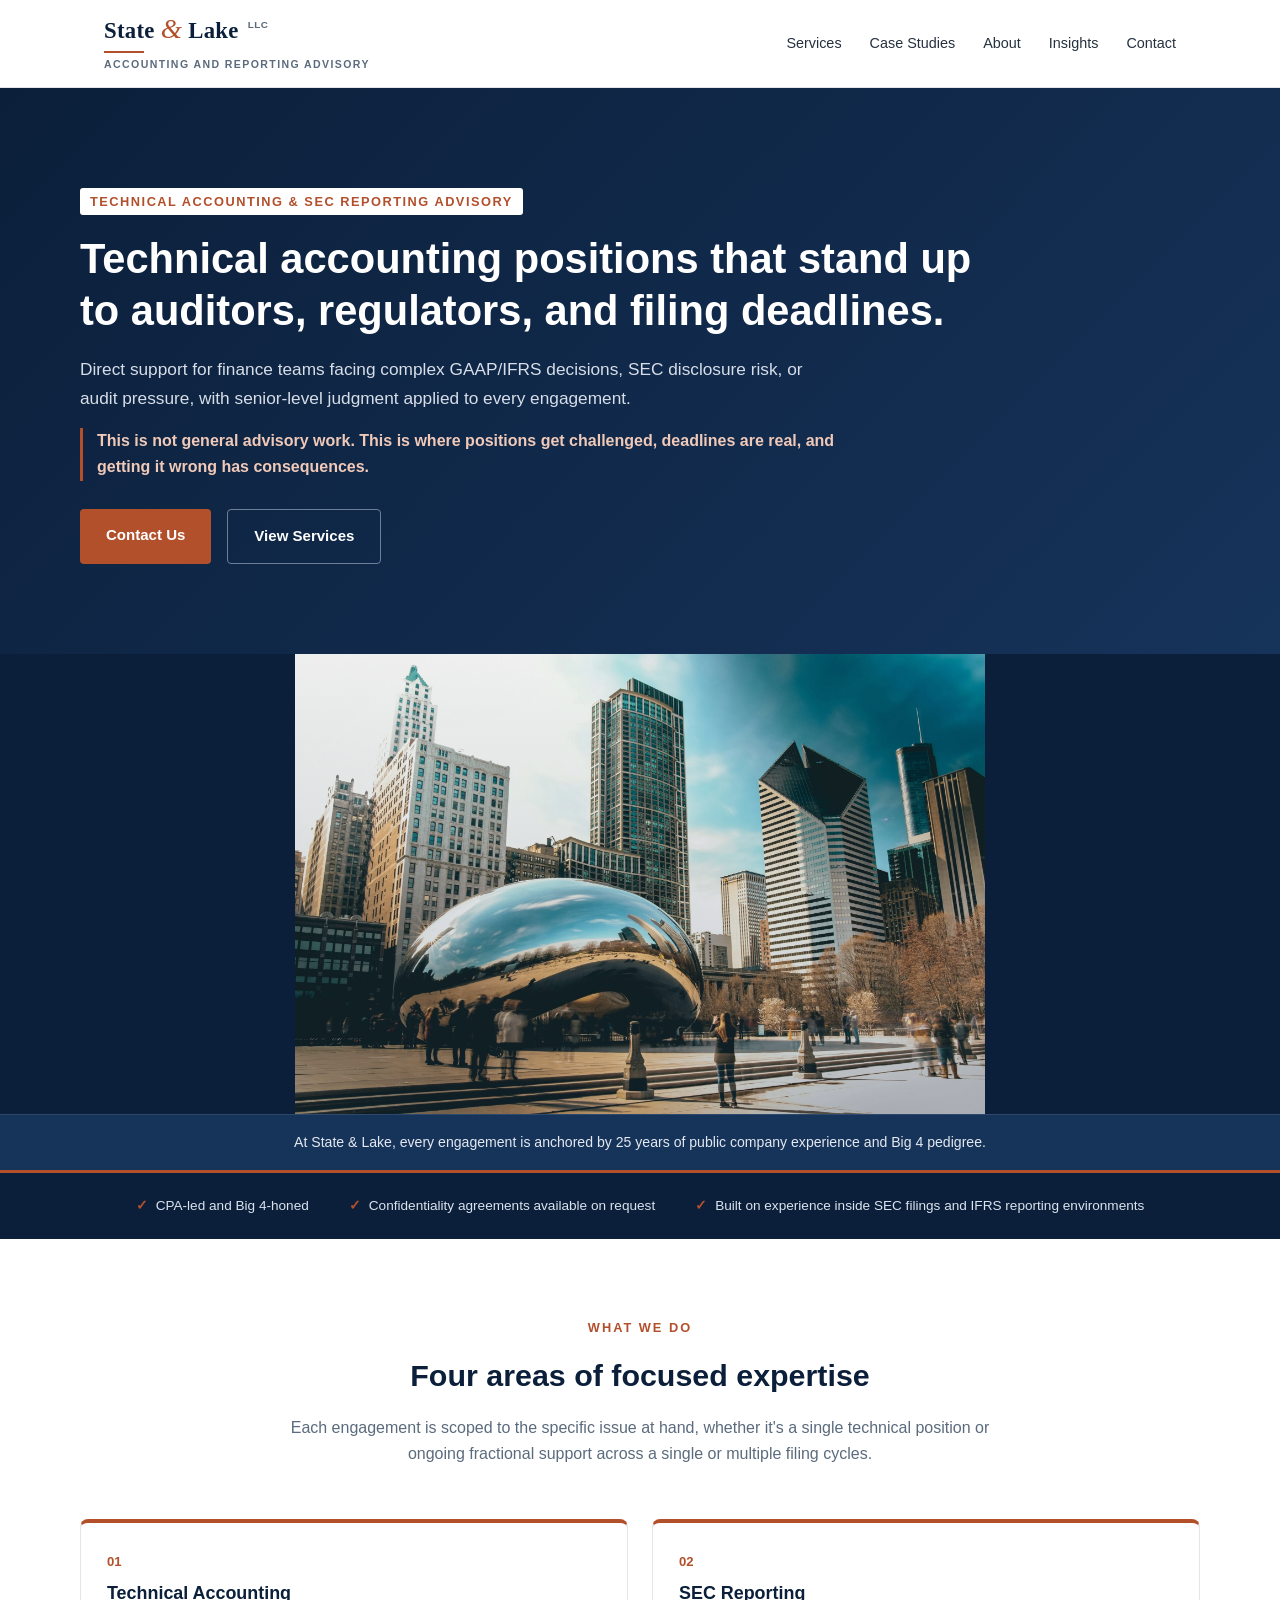
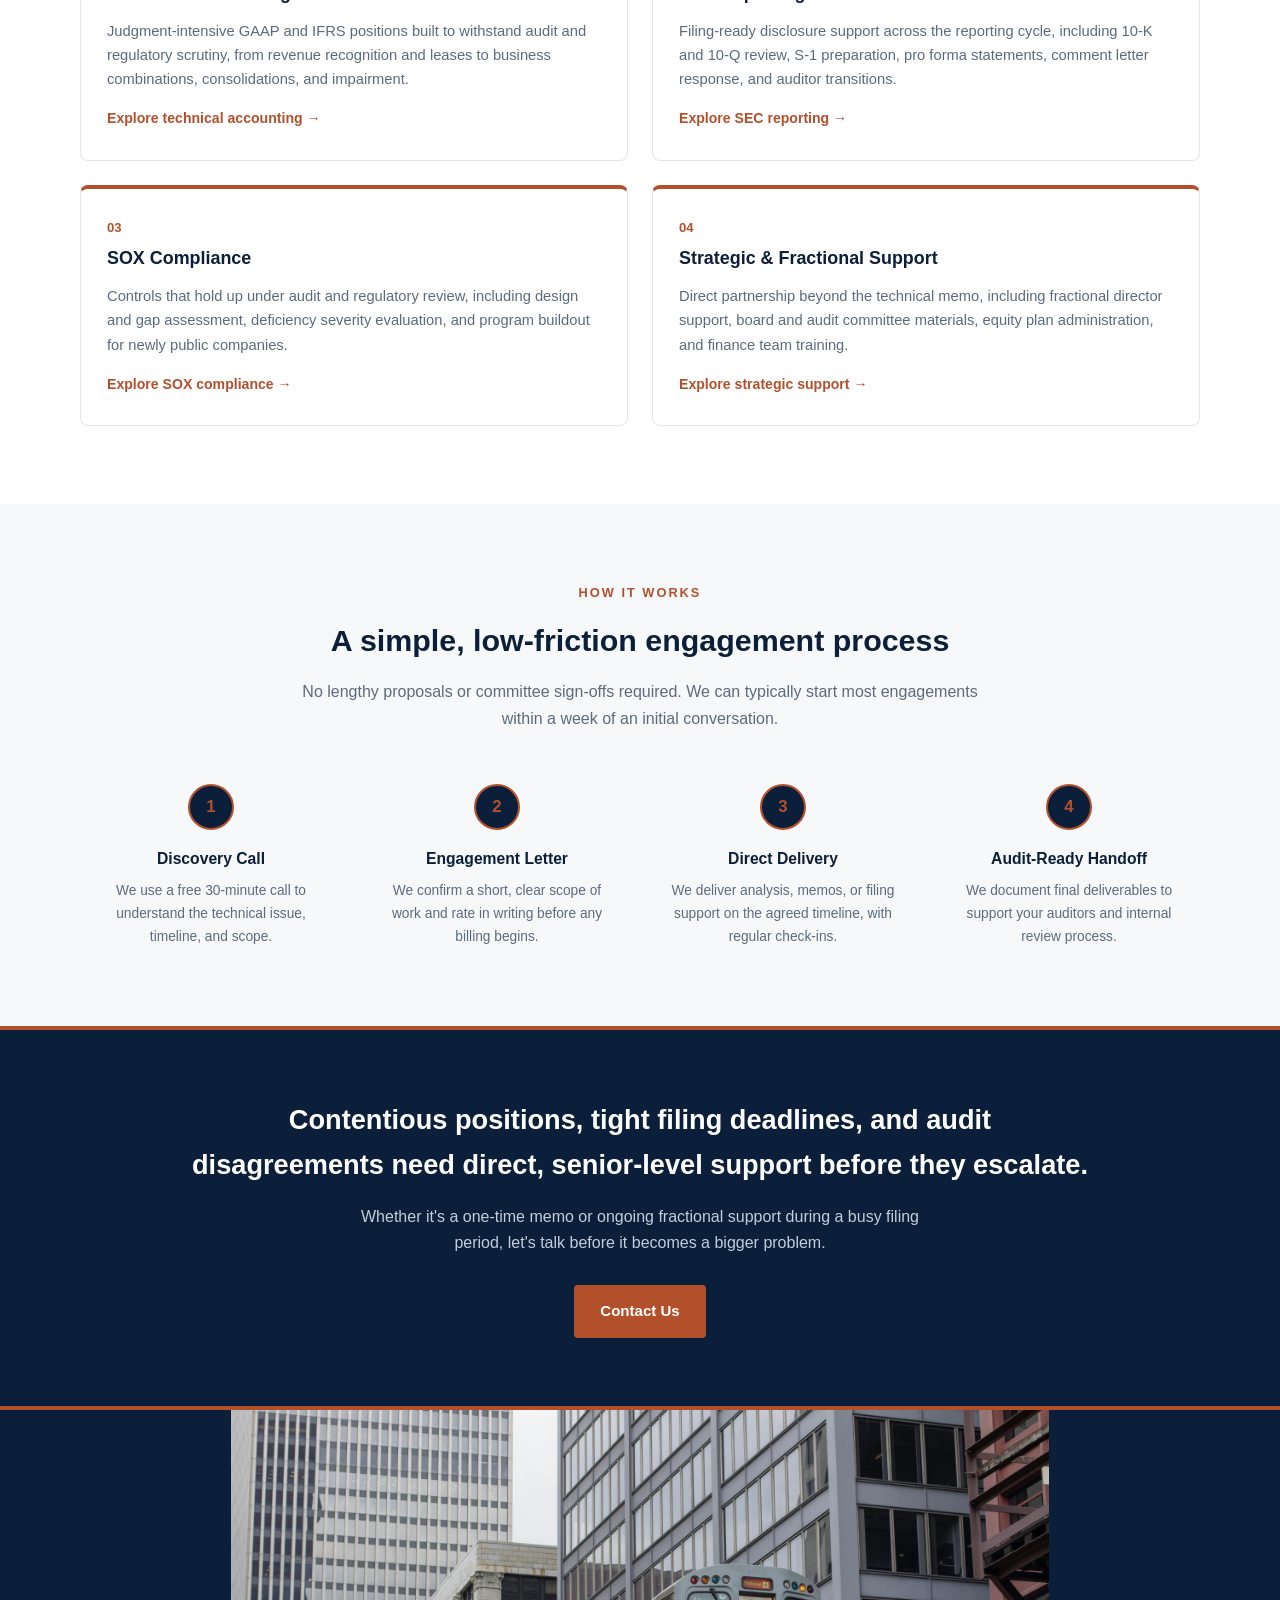
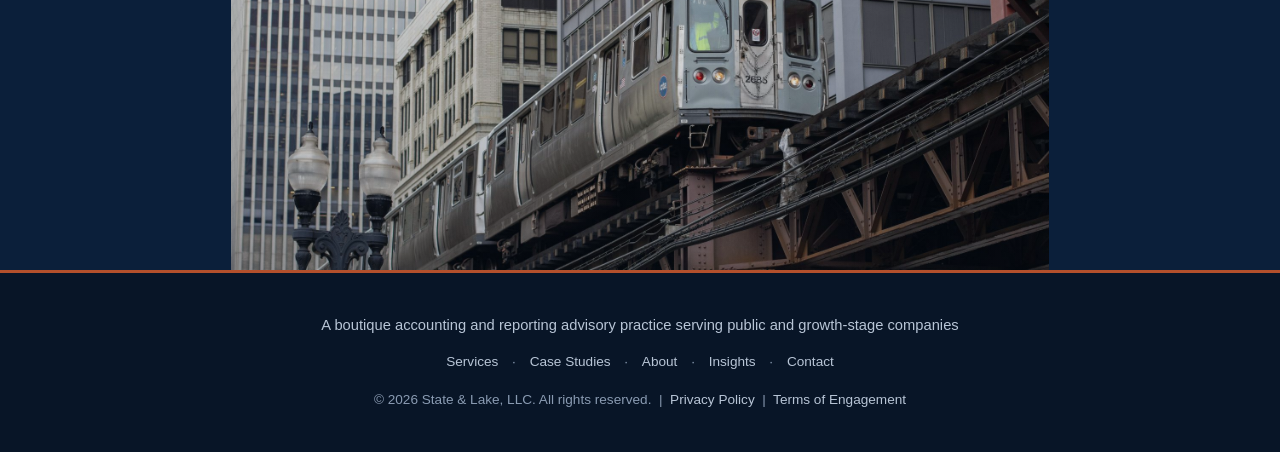
==== commit f8ea81fa: "Add files via upload" ====
--- a/index.html
+++ b/index.html
@@ -5,228 +5,7 @@
 <meta name="viewport" content="width=device-width, initial-scale=1.0">
 <title>State &amp; Lake, LLC | Accounting and Reporting Advisory</title>
 <meta name="description" content="Technical accounting positions that stand up to auditors, regulators, and filing deadlines. Direct support from a CPA-led practice with Big 4 and public company reporting experience.">
-<style>
-  :root {
-    --navy: #0b1f3a;
-    --navy-light: #16335a;
-    --rust: #b3502c;
-    --rust-dark: #97401f;
-    --gray-bg: #f7f8fa;
-    --text: #263140;
-    --muted: #5b6b7d;
-    --border: #e2e6eb;
-    --alert: #8a3a2b;
-  }
-  * { margin: 0; padding: 0; box-sizing: border-box; }
-  body { font-family: 'Georgia','Times New Roman',serif; color: var(--text); line-height: 1.65; background: #fff; }
-  h1,h2,h3,h4 { font-family: 'Helvetica Neue', Arial, sans-serif; font-weight: 600; color: var(--navy); }
-  a { text-decoration: none; color: var(--rust); }
-  .container { max-width: 1120px; margin: 0 auto; padding: 0 24px; }
-
-  header { position: sticky; top: 0; z-index: 100; background: #fff; border-bottom: 1px solid var(--border); }
-  nav { display: flex; align-items: center; justify-content: space-between; padding: 16px 24px; max-width: 1120px; margin: 0 auto; position: relative; }
-
-  .logo-wrap { line-height: 1.2; text-decoration: none; color: inherit; display: block; cursor: pointer; }
-  .logo {
-    font-family: 'Georgia', 'Times New Roman', serif;
-    font-weight: 700;
-    font-size: 1.42rem;
-    color: var(--navy);
-    letter-spacing: 0.3px;
-    display: flex;
-    align-items: baseline;
-    gap: 6px;
-  }
-  .logo .amp-symbol {
-    color: var(--rust);
-    font-style: italic;
-    font-weight: 400;
-    font-size: 1.2em;
-    line-height: 1;
-  }
-  .logo-llc {
-    font-family: 'Helvetica Neue', Arial, sans-serif;
-    font-size: 0.62rem;
-    color: var(--muted);
-    letter-spacing: 0.5px;
-    font-weight: 600;
-    margin-left: 3px;
-    align-self: flex-start;
-    margin-top: 3px;
-  }
-  .logo-rule { width: 40px; height: 2px; background: var(--rust); margin: 7px 0 5px; }
-  .logo-tagline {
-    font-family: 'Helvetica Neue', Arial, sans-serif;
-    font-size: 0.66rem;
-    color: var(--muted);
-    letter-spacing: 1.4px;
-    text-transform: uppercase;
-    font-weight: 600;
-  }
-
-  .nav-links { display: flex; gap: 28px; list-style: none; }
-  .nav-links a { font-family: 'Helvetica Neue', Arial, sans-serif; color: var(--text); font-size: 0.9rem; font-weight: 500; }
-  .nav-links a:hover { color: var(--rust); }
-
-  .nav-toggle {
-    display: none;
-    flex-direction: column;
-    justify-content: center;
-    gap: 5px;
-    width: 32px;
-    height: 32px;
-    background: none;
-    border: none;
-    cursor: pointer;
-    padding: 0;
-  }
-  .nav-toggle span {
-    display: block;
-    width: 100%;
-    height: 2px;
-    background: var(--navy);
-    border-radius: 2px;
-    transition: transform 0.2s ease, opacity 0.2s ease;
-  }
-  .nav-toggle.open span:nth-child(1) { transform: translateY(7px) rotate(45deg); }
-  .nav-toggle.open span:nth-child(2) { opacity: 0; }
-  .nav-toggle.open span:nth-child(3) { transform: translateY(-7px) rotate(-45deg); }
-
-  .hero { background: linear-gradient(135deg, var(--navy) 0%, var(--navy-light) 100%); color:#fff; padding: 100px 24px 90px; }
-  .hero-inner { max-width: 1120px; margin: 0 auto; display: grid; grid-template-columns: 1fr; gap: 0; align-items: center; }
-  .hero-eyebrow { font-family:'Helvetica Neue',Arial,sans-serif; color: var(--rust); background:#fff; display:inline-block; padding:3px 10px; border-radius:3px; font-size:0.8rem; letter-spacing:1.5px; text-transform:uppercase; font-weight:700; margin-bottom:18px; }
-  .hero h1 { color:#fff; font-size: 2.6rem; line-height:1.25; margin-bottom:18px; font-weight:700; max-width: 900px; }
-  .hero .sub { font-family:'Helvetica Neue',Arial,sans-serif; font-size:1.08rem; color:#d7dee8; max-width:760px; margin-bottom:16px; }
-  .hero .edge-line { font-family:'Helvetica Neue',Arial,sans-serif; font-size:1rem; color:#f0c9b8; max-width:760px; margin-bottom:28px; font-weight:600; border-left:3px solid var(--rust); padding-left:14px; }
-  .hero-buttons { display:flex; gap:16px; flex-wrap: wrap; }
-  .btn-primary { font-family:'Helvetica Neue',Arial,sans-serif; background: var(--rust); color:#fff; padding:14px 26px; border-radius:4px; font-weight:600; font-size:0.94rem; display:inline-block; }
-  .btn-primary:hover { background: var(--rust-dark); }
-  .btn-secondary { font-family:'Helvetica Neue',Arial,sans-serif; border:1px solid #6d7f97; color:#fff; padding:14px 26px; border-radius:4px; font-weight:600; font-size:0.94rem; display:inline-block; }
-  .btn-secondary:hover { border-color:#fff; }
-
-  /* Photo bands */
-  .photo-band { width:100%; height:320px; overflow:hidden; position:relative; background: var(--navy); }
-  .photo-band img { width:100%; height:100%; object-fit:cover; display:block; }
-  .photo-overlay { position:absolute; inset:0; background: linear-gradient(180deg, rgba(11,31,58,0.05) 0%, rgba(11,31,58,0.35) 100%); }
-  @media (max-width: 700px) { .photo-band { height: 220px; } }
-
-  section { padding: 78px 24px; }
-  .section-header { text-align:center; max-width:720px; margin:0 auto 52px; }
-  .eyebrow { font-family:'Helvetica Neue',Arial,sans-serif; color: var(--rust); font-size:0.8rem; letter-spacing:2px; text-transform:uppercase; font-weight:700; margin-bottom:12px; }
-  .section-header h2 { font-size:1.9rem; margin-bottom:14px; }
-  .section-header p { font-family:'Helvetica Neue',Arial,sans-serif; color: var(--muted); font-size:1rem; }
-
-  .disclosure-bar { background: var(--navy-light); padding: 16px 24px; border-top: 1px solid rgba(255,255,255,0.1); border-bottom: 3px solid var(--rust); }
-  .disclosure-inner { max-width:1120px; margin:0 auto; text-align:center; font-family:'Helvetica Neue',Arial,sans-serif; font-size:0.88rem; color:#e4e9f0; font-weight:500; }
-  .disclosure-inner strong { color: #e8a583; }
-
-  .trust-bar { background: var(--navy); padding: 22px 24px; }
-  .trust-inner { max-width:1120px; margin:0 auto; display:flex; flex-wrap:wrap; gap:18px 40px; justify-content:center; align-items:center; }
-  .trust-item { font-family:'Helvetica Neue',Arial,sans-serif; color:#dbe3ee; font-size:0.85rem; display:flex; align-items:center; gap:8px; }
-  .trust-item:before { content:"\2713"; color: var(--rust); font-weight:700; }
-
-  .pillar-grid { display:grid; grid-template-columns: repeat(2,1fr); gap:28px; max-width:1120px; margin:0 auto; }
-  .pillar-card { border:1px solid var(--border); border-radius:8px; padding:32px 30px; background:#fff; border-top:4px solid var(--rust); }
-  .pillar-head { display:flex; align-items:baseline; gap:10px; margin-bottom:6px; flex-wrap:wrap; }
-  .pillar-num { font-family:'Helvetica Neue',Arial,sans-serif; color: var(--rust); font-weight:700; font-size:0.85rem; }
-  .pillar-card h3 { font-size:1.18rem; margin-bottom:0; }
-  .pillar-sub { font-family:'Helvetica Neue',Arial,sans-serif; color: var(--muted); font-size:0.9rem; margin-bottom:18px; }
-  .pillar-list { list-style:none; }
-  .pillar-list li { font-family:'Helvetica Neue',Arial,sans-serif; font-size:0.9rem; padding:8px 0 8px 20px; position:relative; color:var(--text); border-bottom:1px solid var(--border); }
-  .pillar-list li:last-child { border-bottom:none; padding-bottom:0; }
-  .pillar-list li:before { content:"\2022"; color: var(--rust); position:absolute; left:0; font-weight:700; }
-
-  .situations { background: var(--gray-bg); }
-  .disclaimer { font-family:'Helvetica Neue',Arial,sans-serif; font-size:0.8rem; color: var(--muted); text-align:center; max-width:700px; margin:0 auto 40px; font-style: italic; }
-  .situation-grid { display:grid; grid-template-columns: repeat(3,1fr); gap:24px; max-width:1120px; margin:0 auto; }
-  .situation-card { background:#fff; border:1px solid var(--border); border-radius:8px; padding:28px 24px; border-top:4px solid var(--rust); }
-  .situation-card h4 { font-size:1rem; margin-bottom:14px; }
-  .situation-row { font-family:'Helvetica Neue',Arial,sans-serif; font-size:0.88rem; margin-bottom:10px; }
-  .situation-row strong { display:block; color: var(--navy); font-size:0.72rem; text-transform:uppercase; letter-spacing:1px; margin-bottom:3px; }
-  .situation-row.risk strong { color: var(--alert); }
-  .situation-row p { color: var(--muted); margin:0; }
-
-  .about-grid { display:grid; grid-template-columns:1fr 1fr; gap:56px; max-width:1120px; margin:0 auto; align-items:start; }
-  .about h2 { font-size:1.9rem; margin-bottom:18px; }
-  .about p { font-family:'Helvetica Neue',Arial,sans-serif; color: var(--muted); margin-bottom:16px; font-size:1rem; }
-  .anchor-line { font-family:'Helvetica Neue',Arial,sans-serif; background: var(--gray-bg); border-left:3px solid var(--navy); padding:14px 18px; font-size:0.94rem; color: var(--navy); font-weight:600; margin-bottom:20px; border-radius:0 4px 4px 0; }
-  .about-stat-row { display:flex; gap:16px; flex-wrap:wrap; margin-bottom:24px; }
-  .about-stat { flex:1 1 150px; background: var(--gray-bg); border-left:3px solid var(--rust); border-radius:0 6px 6px 0; padding:14px 16px; }
-  .about-stat-num { font-family:'Helvetica Neue',Arial,sans-serif; font-weight:700; color: var(--navy); font-size:1.1rem; }
-  .about-stat-label { font-family:'Helvetica Neue',Arial,sans-serif; font-size:0.76rem; color: var(--muted); margin-top:4px; }
-  .credential-list { list-style:none; margin-top:16px; }
-  .credential-list li { font-family:'Helvetica Neue',Arial,sans-serif; padding:10px 0 10px 28px; position:relative; color:var(--text); font-size:0.94rem; border-bottom:1px solid var(--border); }
-  .credential-list li:before { content:"\2713"; position:absolute; left:0; color: var(--rust); font-weight:700; }
-  .compare-table { width:100%; border-collapse:collapse; font-family:'Helvetica Neue',Arial,sans-serif; font-size:0.9rem; background:#fff; border-radius:8px; overflow:hidden; box-shadow:0 4px 16px rgba(15,36,64,0.06); }
-  .compare-table th, .compare-table td { padding:14px 16px; text-align:left; border-bottom:1px solid var(--border); }
-  .compare-table th { background: var(--navy); color:#fff; font-weight:600; }
-  .compare-table tr:last-child td { border-bottom:none; }
-  .compare-table td:first-child { font-weight:600; color: var(--navy); }
-  .rate-note { font-family:'Helvetica Neue',Arial,sans-serif; font-size:0.82rem; color: var(--muted); margin-top:14px; font-style: italic; line-height:1.5; }
-
-  .process-grid { display:grid; grid-template-columns:repeat(4,1fr); gap:24px; max-width:1120px; margin:0 auto; }
-  .process-step { text-align:center; padding:0 12px; }
-  .process-num { width:46px; height:46px; border-radius:50%; background: var(--navy); color: var(--rust); display:flex; align-items:center; justify-content:center; font-weight:700; font-size:1.05rem; margin:0 auto 16px; font-family:'Helvetica Neue',Arial,sans-serif; border: 2px solid var(--rust); }
-  .process-step h4 { font-size:0.98rem; margin-bottom:8px; }
-  .process-step p { font-family:'Helvetica Neue',Arial,sans-serif; color: var(--muted); font-size:0.86rem; }
-
-  .insights-grid { display:grid; grid-template-columns: repeat(3,1fr); gap:24px; max-width:1120px; margin:0 auto; }
-  .insight-card { background:#fff; border:1px solid var(--border); border-radius:8px; padding:26px 24px; border-top:4px solid var(--navy); }
-  .insight-tag { font-family:'Helvetica Neue',Arial,sans-serif; font-size:0.7rem; letter-spacing:1px; text-transform:uppercase; color: var(--rust); font-weight:700; margin-bottom:10px; display:block; }
-  .insight-card h4 { font-size:1rem; margin-bottom:10px; }
-  .insight-card p { font-family:'Helvetica Neue',Arial,sans-serif; color: var(--muted); font-size:0.88rem; margin-bottom:14px; }
-  .insight-card a { font-family:'Helvetica Neue',Arial,sans-serif; font-size:0.85rem; font-weight:600; }
-
-  .cta-band { background: var(--navy); color:#fff; text-align:center; padding:68px 24px; border-top:4px solid var(--rust); border-bottom:4px solid var(--rust); }
-  .cta-band h2 { color:#fff; font-size:1.7rem; margin-bottom:16px; }
-  .cta-band p { font-family:'Helvetica Neue',Arial,sans-serif; color:#c3cddb; margin-bottom:28px; max-width:560px; margin-left:auto; margin-right:auto; }
-  .cta-band .hero-buttons { justify-content:center; }
-
-  .contact-grid { display:grid; grid-template-columns:1fr 1fr; gap:56px; max-width:1120px; margin:0 auto; }
-  .contact-info h3 { font-size:1.25rem; margin-bottom:14px; }
-  .contact-info p { font-family:'Helvetica Neue',Arial,sans-serif; color: var(--muted); margin-bottom:22px; }
-  .contact-detail { font-family:'Helvetica Neue',Arial,sans-serif; margin-bottom:14px; font-size:0.94rem; }
-  .contact-detail strong { color: var(--navy); display:block; font-size:0.78rem; text-transform:uppercase; letter-spacing:1px; margin-bottom:4px; }
-  .confidentiality-note { background: var(--gray-bg); border-left:3px solid var(--rust); padding:14px 18px; font-family:'Helvetica Neue',Arial,sans-serif; font-size:0.86rem; color: var(--muted); margin-top:20px; border-radius:0 4px 4px 0; }
-  form { display:flex; flex-direction:column; gap:16px; font-family:'Helvetica Neue',Arial,sans-serif; }
-  input, select, textarea { padding:13px 14px; border:1px solid var(--border); border-radius:4px; font-size:0.95rem; font-family:inherit; }
-  input:focus, select:focus, textarea:focus { outline:2px solid var(--rust); border-color: var(--rust); }
-  textarea { min-height:110px; resize:vertical; }
-  .form-submit { background: var(--rust); color:#fff; border:none; padding:14px; border-radius:4px; font-weight:600; font-size:0.95rem; cursor:pointer; margin-top:4px; }
-  .form-submit:hover { background: var(--rust-dark); }
-  .form-note { font-size:0.78rem; color: var(--muted); text-align:center; }
-
-  footer { background:#081527; color:#8a9bb2; text-align:center; padding:40px 24px; font-family:'Helvetica Neue',Arial,sans-serif; font-size:0.85rem; border-top:3px solid var(--rust); }
-  footer a { color:#b8c5d6; }
-  .footer-tagline { color:#b8c5d6; font-size:0.92rem; margin-bottom:14px; font-weight:500; }
-
-  @media (max-width: 900px) {
-    .about-grid, .contact-grid { grid-template-columns:1fr; }
-    .pillar-grid, .situation-grid, .insights-grid { grid-template-columns:1fr; }
-    .process-grid { grid-template-columns:1fr 1fr; }
-    .hero h1 { font-size:1.9rem; }
-
-    .nav-toggle { display: flex; }
-    .nav-links {
-      display: none;
-      position: absolute;
-      top: 100%;
-      left: 0;
-      right: 0;
-      background: #fff;
-      flex-direction: column;
-      gap: 0;
-      border-bottom: 1px solid var(--border);
-      box-shadow: 0 8px 16px rgba(15,36,64,0.08);
-    }
-    .nav-links.open { display: flex; }
-    .nav-links li { border-top: 1px solid var(--border); }
-    .nav-links a { display: block; padding: 14px 24px; }
-  }
-  @media (max-width: 600px) {
-    .process-grid, .situation-grid { grid-template-columns:1fr; }
-  }
-</style>
+<link rel="stylesheet" href="styles.css">
 </head>
 <body>
 
@@ -241,26 +20,24 @@
       <span></span><span></span><span></span>
     </button>
     <ul class="nav-links" id="navLinks">
-      <li><a href="#services">Services</a></li>
-      <li><a href="#situations">Case Studies</a></li>
-      <li><a href="#about">About</a></li>
-      <li><a href="#insights">Insights</a></li>
-      <li><a href="#contact">Contact</a></li>
+      <li><a href="services.html">Services</a></li>
+      <li><a href="case-studies.html">Case Studies</a></li>
+      <li><a href="about.html">About</a></li>
+      <li><a href="insights.html">Insights</a></li>
+      <li><a href="contact.html">Contact</a></li>
     </ul>
   </nav>
 </header>
 
 <section class="hero">
   <div class="hero-inner">
-    <div>
-      <div class="hero-eyebrow">Technical Accounting &amp; SEC Reporting Advisory</div>
-      <h1>Technical accounting positions that stand up to auditors, regulators, and filing deadlines.</h1>
-      <p class="sub">Direct support for finance teams facing complex GAAP/IFRS decisions, SEC disclosure risk, or audit pressure, with senior-level judgment applied to every engagement.</p>
-      <p class="edge-line">This is not general advisory work. This is where positions get challenged, deadlines are real, and getting it wrong has consequences.</p>
-      <div class="hero-buttons">
-        <a href="#contact" class="btn-primary">Contact Us</a>
-        <a href="#services" class="btn-secondary">View Services</a>
-      </div>
+    <div class="hero-eyebrow">Technical Accounting &amp; SEC Reporting Advisory</div>
+    <h1>Technical accounting positions that stand up to auditors, regulators, and filing deadlines.</h1>
+    <p class="sub">Direct support for finance teams facing complex GAAP/IFRS decisions, SEC disclosure risk, or audit pressure, with senior-level judgment applied to every engagement.</p>
+    <p class="edge-line">This is not general advisory work. This is where positions get challenged, deadlines are real, and getting it wrong has consequences.</p>
+    <div class="hero-buttons">
+      <a href="contact.html" class="btn-primary">Contact Us</a>
+      <a href="services.html" class="btn-secondary">View Services</a>
     </div>
   </div>
 </section>
@@ -282,252 +59,41 @@
   </div>
 </div>
 
-<section id="services">
+<section id="services-preview">
   <div class="section-header">
     <div class="eyebrow">What We Do</div>
     <h2>Four areas of focused expertise</h2>
     <p>Each engagement is scoped to the specific issue at hand, whether it's a single technical position or ongoing fractional support across a single or multiple filing cycles.</p>
   </div>
-  <div class="pillar-grid">
-    <div class="pillar-card">
-      <div class="pillar-head"><span class="pillar-num">01</span><h3>Technical Accounting</h3></div>
-      <p class="pillar-sub">Judgment-intensive GAAP and IFRS positions built to withstand audit and regulatory scrutiny.</p>
-      <ul class="pillar-list">
-        <li>Revenue recognition (ASC 606, gross vs. net)</li>
-        <li>Lease accounting (ASC 842 / IFRS 16)</li>
-        <li>Goodwill and long-lived asset impairment, CGU analysis</li>
-        <li>Business combinations and purchase accounting</li>
-        <li>Consolidations, including VIE, voting interest, and joint venture analysis</li>
-        <li>Stock-based compensation</li>
-        <li>Financial instruments and derivatives</li>
-        <li>Current Expected Credit Losses (CECL) standard adoption and ongoing application</li>
-        <li>Foreign currency translation and cross-border reporting</li>
-        <li>Discontinued operations and held-for-sale accounting</li>
-      </ul>
+  <div class="preview-grid">
+    <div class="preview-card">
+      <span class="pillar-num">01</span>
+      <h3>Technical Accounting</h3>
+      <p>Judgment-intensive GAAP and IFRS positions built to withstand audit and regulatory scrutiny, from revenue recognition and leases to business combinations, consolidations, and impairment.</p>
+      <a href="services.html">Explore technical accounting &rarr;</a>
     </div>
-    <div class="pillar-card">
-      <div class="pillar-head"><span class="pillar-num">02</span><h3>SEC Reporting</h3></div>
-      <p class="pillar-sub">Filing-ready disclosure support across the reporting cycle.</p>
-      <ul class="pillar-list">
-        <li>10-K, 10-Q, and 8-K drafting and technical review</li>
-        <li>Non-GAAP measures and MD&amp;A support</li>
-        <li>Disclosure checklists and filing-readiness review</li>
-        <li>SEC comment letter response support</li>
-        <li>Pro forma financial statements for IPOs, capital raises, debt issuances, and business combinations (Regulation S-X, Article 11)</li>
-        <li>S-1 registration statement preparation and support</li>
-        <li>IPO readiness assessments and roadmap planning</li>
-        <li>Auditor transition and RFP support, including firm selection, logistics, and continuity of financial reporting</li>
-        <li>ESG and climate disclosure readiness, including Disclosure Committee formation and SEC climate rule preparation</li>
-      </ul>
+    <div class="preview-card">
+      <span class="pillar-num">02</span>
+      <h3>SEC Reporting</h3>
+      <p>Filing-ready disclosure support across the reporting cycle, including 10-K and 10-Q review, S-1 preparation, pro forma statements, comment letter response, and auditor transitions.</p>
+      <a href="services.html">Explore SEC reporting &rarr;</a>
     </div>
-    <div class="pillar-card">
-      <div class="pillar-head"><span class="pillar-num">03</span><h3>SOX Compliance</h3></div>
-      <p class="pillar-sub">Controls that hold up under audit and regulatory review.</p>
-      <ul class="pillar-list">
-        <li>Controls design and gap assessment</li>
-        <li>Remediation support</li>
-        <li>SOX 404 compliance readiness</li>
-        <li>Control deficiency severity assessment and aggregation analysis</li>
-        <li>SOX program buildout for newly public companies, including emerging growth companies (EGCs)</li>
-      </ul>
+    <div class="preview-card">
+      <span class="pillar-num">03</span>
+      <h3>SOX Compliance</h3>
+      <p>Controls that hold up under audit and regulatory review, including design and gap assessment, deficiency severity evaluation, and program buildout for newly public companies.</p>
+      <a href="services.html">Explore SOX compliance &rarr;</a>
     </div>
-    <div class="pillar-card">
-      <div class="pillar-head"><span class="pillar-num">04</span><h3>Strategic &amp; Fractional Support</h3></div>
-      <p class="pillar-sub">Direct partnership beyond the technical memo.</p>
-      <ul class="pillar-list">
-        <li>Partnering with FP&amp;A, IR, internal audit, or legal teams on strategic decisions and disclosure optics</li>
-        <li>Fractional or interim technical accounting director support</li>
-        <li>Board and audit committee-facing analysis and presentation support</li>
-        <li>Workshops and training seminars on technical accounting and reporting topics for finance teams</li>
-        <li>Equity compensation plan administration, including executive stock plan platform setup and 10b5-1 trading plan support</li>
-      </ul>
+    <div class="preview-card">
+      <span class="pillar-num">04</span>
+      <h3>Strategic &amp; Fractional Support</h3>
+      <p>Direct partnership beyond the technical memo, including fractional director support, board and audit committee materials, equity plan administration, and finance team training.</p>
+      <a href="services.html">Explore strategic support &rarr;</a>
     </div>
   </div>
 </section>
 
-<section class="situations" id="situations">
-  <div class="section-header">
-    <div class="eyebrow">Case Studies</div>
-    <h2>Case studies across key technical areas</h2>
-    <p>These are composite, anonymized scenarios representative of the type of engagements State &amp; Lake is designed to support.</p>
-  </div>
-  <p class="disclaimer">Details below are illustrative composites reflecting common engagement types. No confidential client information is disclosed.</p>
-  <div class="situation-grid">
-
-    <div class="situation-card">
-      <h4>Revenue Recognition: Principal vs. Agent on Pass-Through Vendor Costs</h4>
-      <div class="situation-row risk"><strong>Risk</strong><p>Recognizing revenue gross when net presentation was appropriate would have overstated reported revenue and distorted a metric investors watched closely ahead of a capital raise</p></div>
-      <div class="situation-row"><strong>Approach</strong><p>Analyzed control indicators under ASC 606, including fulfillment responsibility, pricing discretion, and payment obligation to the third-party vendor irrespective of customer collection, and documented the conclusion against interpretive guidance from multiple national firms</p></div>
-      <div class="situation-row"><strong>Outcome</strong><p>Gross presentation supported and accepted by auditors with no restatement of previously reported revenue</p></div>
-    </div>
-
-    <div class="situation-card">
-      <h4>Consolidations: Thirty-Eight Partially Owned Entities Across Three Consolidation Models</h4>
-      <div class="situation-row risk"><strong>Risk</strong><p>A services operator held minority and equal-share interests in dozens of operating entities with inconsistent governance terms, creating risk that entities were consolidated or deconsolidated incorrectly across the portfolio</p></div>
-      <div class="situation-row"><strong>Approach</strong><p>Built a repeatable seven-step decision framework applied contract by contract, evaluating the business scope exception, variable interest identification, primary beneficiary power and economics tests, the voting interest model, and joint venture criteria, and reconciled the differing thresholds between the VIE and joint venture literature</p></div>
-      <div class="situation-row"><strong>Outcome</strong><p>Consolidation conclusions documented for every entity, with disclosure relief supported quantitatively; no audit adjustments</p></div>
-    </div>
-
-    <div class="situation-card">
-      <h4>Transfers of Financial Assets: Loan Participation True-Sale Analysis</h4>
-      <div class="situation-row risk"><strong>Risk</strong><p>If a bank partnership arrangement failed true-sale treatment, the transaction would have been recharacterized as a secured borrowing, materially changing the balance sheet and revenue presentation for a rapidly scaling product line</p></div>
-      <div class="situation-row"><strong>Approach</strong><p>Tested all four participating-interest characteristics under ASC 860, including proportionate cash flow allocation, priority equivalence, and pledge and exchange rights, then quantified whether the contractual servicing fee exceeded what would fairly compensate a substitute servicer</p></div>
-      <div class="situation-row"><strong>Outcome</strong><p>Sale of a participating interest supported, with a documented framework that scaled as the program grew across additional markets</p></div>
-    </div>
-
-    <div class="situation-card">
-      <h4>Goodwill Impairment: Reporting Unit Cleared by a Narrow Cushion in a Market Shock</h4>
-      <div class="situation-row risk"><strong>Risk</strong><p>A reporting unit that had cleared its prior annual test by a thin margin faced a sharp forecast reduction, putting a material impairment charge and the related disclosure directly in play</p></div>
-      <div class="situation-row"><strong>Approach</strong><p>Built dual forecast scenarios with the CEO and CFO, engaged and evaluated a third-party valuation specialist, weighted the scenarios with documented rationale, and calculated the precise scenario weighting at which an impairment would be triggered</p></div>
-      <div class="situation-row"><strong>Outcome</strong><p>No impairment recorded, with sensitivity disclosed transparently and the conclusion accepted without further inquiry</p></div>
-    </div>
-
-    <div class="situation-card">
-      <h4>Regulated Operations: Market-Based Rates Failing the Regulatory Accounting Criteria</h4>
-      <div class="situation-row risk"><strong>Risk</strong><p>Two large infrastructure expansion projects had been accounted for under regulatory accounting from inception, but the underlying rates were market-based rather than cost-recovery, meaning regulatory treatment and capitalized financing costs were both potentially wrong</p></div>
-      <div class="situation-row"><strong>Approach</strong><p>Applied the cost-recovery criterion to the substance rather than the form of the regulator's rate order, evaluated whether a separable-portion conclusion could be reached without unwinding regulatory treatment across the entire jurisdiction, and quantified the difference between regulated and non-regulated financing cost capitalization</p></div>
-      <div class="situation-row"><strong>Outcome</strong><p>Regulatory accounting appropriately scoped out for the projects, with the quantified difference assessed as immaterial and passed on a documented basis</p></div>
-    </div>
-
-    <div class="situation-card">
-      <h4>Business Combination: Related-Party Acquisition Requiring Control and Acquirer Analysis</h4>
-      <div class="situation-row risk"><strong>Risk</strong><p>The sellers were also among the largest shareholders and board members of the acquirer, and the acquirer had performed the target's accounting pre-close, raising questions about acquirer identification, acquisition date, and whether control had transferred earlier</p></div>
-      <div class="situation-row"><strong>Approach</strong><p>Worked through the full acquisition method, evaluating the business definition screen, control transfer evidence, pre-existing service arrangements at fair value, intangible asset identification and completeness, and measurement period closure</p></div>
-      <div class="situation-row"><strong>Outcome</strong><p>Purchase accounting finalized within the measurement period with no post-close adjustments and no auditor challenge to the related-party analysis</p></div>
-    </div>
-
-    <div class="situation-card">
-      <h4>Restructuring: Workforce Reduction Spanning Three Separate Standards</h4>
-      <div class="situation-row risk"><strong>Risk</strong><p>A multi-state reduction in force combined voluntary programs, union and non-union involuntary separations, and pension curtailment, with each cost category carrying a different recognition trigger and timing</p></div>
-      <div class="situation-row"><strong>Approach</strong><p>Segregated costs across the ongoing benefit arrangement, one-time termination benefit, and pension curtailment frameworks, resolved whether a substantive ongoing arrangement existed for a union population with no formal prior policy, and applied a forfeiture estimate to the accrual</p></div>
-      <div class="situation-row"><strong>Outcome</strong><p>Restructuring charges recognized in the correct periods and categories, with disclosures reconciling the liability rollforward through completion</p></div>
-    </div>
-
-    <div class="situation-card">
-      <h4>Debt: Refinancing Evaluated as Modification Versus Extinguishment</h4>
-      <div class="situation-row risk"><strong>Risk</strong><p>Proceeds from a new senior secured note issuance were used to redeem an existing series held partly by the same investors, and treating the transaction as a modification rather than an extinguishment would have deferred a substantial loss</p></div>
-      <div class="situation-row"><strong>Approach</strong><p>Evaluated whether the redemption and new issuance were negotiated in contemplation of one another, tested the fact pattern against interpretive examples, measured new-investor participation, and documented an accounting policy election applied consistently</p></div>
-      <div class="situation-row"><strong>Outcome</strong><p>Extinguishment accounting supported, with the applicable premium and unamortized financing cost write-off calculated and separately presented</p></div>
-    </div>
-
-    <div class="situation-card">
-      <h4>Credit Facility: Creditor-by-Creditor Modification Analysis on an Amended Agreement</h4>
-      <div class="situation-row risk"><strong>Risk</strong><p>An amended and restated credit agreement changed the lender syndicate composition and individual commitments, and a portfolio-level conclusion would have misstated the deferred cost write-off</p></div>
-      <div class="situation-row"><strong>Approach</strong><p>Performed the cash flow significance test at the individual creditor level for term loan participants and separately analyzed borrowing capacity changes for revolver participants, allocating unamortized costs pro rata for lenders whose capacity declined</p></div>
-      <div class="situation-row"><strong>Outcome</strong><p>Write-off isolated to the exiting lender and one reduced-capacity lender, with remaining costs appropriately deferred over the new term</p></div>
-    </div>
-
-    <div class="situation-card">
-      <h4>Derivatives: Cash Flow Hedge Documentation on an Interest Rate Swap</h4>
-      <div class="situation-row risk"><strong>Risk</strong><p>Failure to establish contemporaneous hedge documentation would have disqualified hedge accounting, forcing fair value changes through earnings and introducing volatility into reported results</p></div>
-      <div class="situation-row"><strong>Approach</strong><p>Confirmed the instrument met the derivative definition, documented the risk management objective and hedged forecasted transactions, assessed counterparty default probability, and addressed the consequences if principal outstanding were to fall below the amortizing notional amount</p></div>
-      <div class="situation-row"><strong>Outcome</strong><p>Hedge accounting supported from inception, with effectiveness testing and disclosure requirements established as a repeatable quarterly process</p></div>
-    </div>
-
-    <div class="situation-card">
-      <h4>Equity Instruments: Warrant and Preferred Stock Classification in a Financing Round</h4>
-      <div class="situation-row risk"><strong>Risk</strong><p>Misclassifying warrants issued alongside preferred stock as liabilities rather than equity would have introduced recurring fair value remeasurement through earnings ahead of a planned public offering</p></div>
-      <div class="situation-row"><strong>Approach</strong><p>Established that the warrants were freestanding by testing legal detachability and separate exercisability, then evaluated liability classification across the mandatorily redeemable, share-repurchase obligation, and variable-share categories before assessing derivative scope exceptions</p></div>
-      <div class="situation-row"><strong>Outcome</strong><p>Equity classification supported for both instruments, documented to the standard the incoming auditors required for public company readiness</p></div>
-    </div>
-
-    <div class="situation-card">
-      <h4>Divestiture: Seller Accounting for an Earn-Out With No Authoritative Guidance</h4>
-      <div class="situation-row risk"><strong>Risk</strong><p>A portion of the sale price was contingent over an extended earn-out period, and U.S. GAAP provides no authoritative seller-side guidance, leaving both the initial gain calculation and cash flow presentation exposed</p></div>
-      <div class="situation-row"><strong>Approach</strong><p>Reconciled competing interpretations from two national firms, elected and documented a fair value policy applied consistently, engaged a valuation specialist to model the earn-out formula with sensitivity across growth and customer-attrition assumptions, and resolved cash flow classification across operating, investing, and financing activities</p></div>
-      <div class="situation-row"><strong>Outcome</strong><p>Gain on sale recorded with a defensible fair value estimate, and a worst-case exposure quantified and confirmed immaterial</p></div>
-    </div>
-
-    <div class="situation-card">
-      <h4>Uncorrected Errors: Restatement Assessment Under Quantitative and Qualitative Tests</h4>
-      <div class="situation-row risk"><strong>Risk</strong><p>Several out-of-period errors were identified mid-year across multiple prior periods, raising the question of whether previously issued financial statements required restatement</p></div>
-      <div class="situation-row"><strong>Approach</strong><p>Quantified the errors under both the rollover and iron curtain approaches against a defined threshold, then evaluated all qualitative factors including whether the errors masked earnings trends, obscured a miss against analyst consensus, affected debt covenant compliance, or influenced management compensation</p></div>
-      <div class="situation-row"><strong>Outcome</strong><p>No restatement required, with the aggregation conclusion documented and coordinated with internal audit on the related control implications</p></div>
-    </div>
-
-    <div class="situation-card">
-      <h4>SOX 404: Control Deficiency Severity and Aggregation Assessment</h4>
-      <div class="situation-row risk"><strong>Risk</strong><p>Multiple control deviations were identified at year-end, several unremediated, creating exposure that individually minor issues could aggregate to a significant deficiency or material weakness in management's assessment</p></div>
-      <div class="situation-row"><strong>Approach</strong><p>Documented each deviation with its root cause, identified specific compensating controls operating effectively during the period, assessed whether any financial statement risk could actually arise given system access architecture, and performed an aggregation analysis across processes and control owners</p></div>
-      <div class="situation-row"><strong>Outcome</strong><p>All deviations concluded as control deficiencies not rising to significant deficiency or material weakness, with process changes implemented to prevent recurrence</p></div>
-    </div>
-
-    <div class="situation-card">
-      <h4>Segment Reporting: Reportable Segments After Two Acquisitions in One Year</h4>
-      <div class="situation-row risk"><strong>Risk</strong><p>Two acquisitions in a single year changed how the chief operating decision maker reviewed results, and an incorrect segment conclusion would have affected goodwill allocation, impairment testing units, and non-GAAP disclosure</p></div>
-      <div class="situation-row"><strong>Approach</strong><p>Reassessed operating segment identification against the CODM's actual reporting package, evaluated aggregation criteria and quantitative thresholds, and addressed the interaction between segment profit measures and non-GAAP presentation rules the SEC actively comments on</p></div>
-      <div class="situation-row"><strong>Outcome</strong><p>Segment structure supported and disclosed consistently with internal reporting, with no SEC comment on the presentation</p></div>
-    </div>
-
-    <div class="situation-card">
-      <h4>Going Concern: Liquidity Assessment Under Sudden Macroeconomic Stress</h4>
-      <div class="situation-row risk"><strong>Risk</strong><p>A sharp demand shock, a steep share price decline, and rising delinquency raised the question of whether substantial doubt existed about the ability to continue as a going concern, with disclosure consequences either way</p></div>
-      <div class="situation-row"><strong>Approach</strong><p>Assessed liquidity sources against obligations coming due within the assessment period, evaluated covenant compliance headroom, incorporated a post-quarter financing facility, and weighed operational continuity factors alongside multiple forecast scenarios</p></div>
-      <div class="situation-row"><strong>Outcome</strong><p>No substantial doubt concluded, with the analysis and monitoring plan reviewed and approved at the CAO and CFO level</p></div>
-    </div>
-
-    <div class="situation-card">
-      <h4>IPO Readiness: Capitalizing Versus Expensing Offering Costs</h4>
-      <div class="situation-row risk"><strong>Risk</strong><p>A private company preparing to file had accumulated costs from underwriters, counsel, auditors, printers, and consultants, and misclassifying organizational costs as deferrable offering costs would have overstated assets and understated expense</p></div>
-      <div class="situation-row"><strong>Approach</strong><p>Applied the specific-incremental-cost criterion invoice by invoice, allocated legal fees between offering and organizational activities with counsel's input, and established balance sheet, cash flow, and pro forma presentation for the deferred balance</p></div>
-      <div class="situation-row"><strong>Outcome</strong><p>Deferred offering costs supported at the filing date with a cost-classification framework the company continued to apply through the registration process</p></div>
-    </div>
-
-    <div class="situation-card">
-      <h4>Equity Method: Other-Than-Temporary Impairment Assessment on a Minority Investment</h4>
-      <div class="situation-row risk"><strong>Risk</strong><p>A significant minority investment carried at a material balance faced a macroeconomic shock, and the investor could not test the investee's underlying assets directly, limiting available evidence for the impairment conclusion</p></div>
-      <div class="situation-row"><strong>Approach</strong><p>Evaluated each impairment indicator against available evidence, including performance relative to original investment expectations, peer and industry comparison, regulatory developments, and customer concentration, working directly with the investee's CFO to validate results reported on a lag</p></div>
-      <div class="situation-row"><strong>Outcome</strong><p>No other-than-temporary impairment recorded, with the indicator-by-indicator analysis and the reporting lag both disclosed and accepted by auditors</p></div>
-    </div>
-
-  </div>
-</section>
-
-<section class="about" id="about">
-  <div class="about-grid">
-    <div>
-      <div class="eyebrow">Why Work With State &amp; Lake</div>
-      <h2>Deep experience, strong technical grounding, and the judgment to apply both in practice.</h2>
-      <div class="anchor-line">State &amp; Lake is built on direct experience within publicly traded company reporting environments, spanning SEC filings, U.S. GAAP, and IFRS compliance. Positions and supporting documentation are built to hold up under the most rigorous audits, giving both companies and audit committees comfort.</div>
-      <div class="about-stat-row">
-        <div class="about-stat">
-          <div class="about-stat-num">25 Years of Experience</div>
-          <div class="about-stat-label">Public company, Pre-IPO, and Big 4</div>
-        </div>
-        <div class="about-stat">
-          <div class="about-stat-num">US GAAP + IFRS</div>
-          <div class="about-stat-label">Cross-border reporting and reconciliation expertise</div>
-        </div>
-        <div class="about-stat">
-          <div class="about-stat-num">Seasoned CPA</div>
-          <div class="about-stat-label">Every engagement delivered directly, no delegation</div>
-        </div>
-      </div>
-      <p>This practice exists for the moments general advisory work doesn't cover: contested audit positions, disclosure decisions made under real deadline pressure, and technical calls that carry restatement or filing-delay risk if they're wrong.</p>
-      <p>Unlike a large advisory firm, every engagement stays with the same senior practitioner from start to finish, not a rotating team of staff and reviewers. That means faster turnaround, consistent institutional knowledge of your business, and pricing that reflects a lean practice rather than Big 4 overhead &mdash; see the rate comparison.</p>
-      <ul class="credential-list">
-        <li>CPA with 25 years of accounting and financial reporting experience, including seven years of Big 4 experience</li>
-        <li>Senior leadership experience at publicly traded companies</li>
-        <li>Cross-border reporting experience spanning US GAAP, SEC rules, and IFRS</li>
-        <li>Direct experience across technical accounting, SEC reporting, SOX compliance, and fractional finance leadership</li>
-        <li>Every engagement delivered directly, with no delegation to junior staff</li>
-      </ul>
-    </div>
-    <div>
-      <table class="compare-table">
-        <tr><th>Consideration</th><th>Big 4 / National Firm</th><th>State &amp; Lake</th></tr>
-        <tr><td>Hourly rate</td><td>$300 - $1,200+/hr</td><td>$175 - $275/hr</td></tr>
-        <tr><td>Team structure</td><td>Rotating staff, managers, partners</td><td>One senior practitioner, direct access</td></tr>
-        <tr><td>Onboarding time</td><td>Weeks, often with SOW negotiation</td><td>Days, lean engagement letter</td></tr>
-        <tr><td>Minimum engagement</td><td>Often large retainers or audits</td><td>Project-based or hourly, scoped to your need</td></tr>
-        <tr><td>Continuity</td><td>Staff turnover between periods</td><td>Same practitioner every engagement</td></tr>
-      </table>
-      <p class="rate-note">This range reflects pricing for most engagements. More complex or extended projects may be scoped outside this range, and will always be confirmed in writing before work begins.</p>
-    </div>
-  </div>
-</section>
-
-<section id="process">
+<section class="gray-section" id="process">
   <div class="section-header">
     <div class="eyebrow">How It Works</div>
     <h2>A simple, low-friction engagement process</h2>
@@ -541,78 +107,13 @@
   </div>
 </section>
 
-<section class="situations" id="insights">
-  <div class="section-header">
-    <div class="eyebrow">Insights</div>
-    <h2>Perspectives on technical accounting and reporting</h2>
-    <p>A curated mix of thought-leadership from major advisory firms alongside independent commentary on how these issues play out in practice.</p>
-  </div>
-  <div class="insights-grid">
-    <div class="insight-card">
-      <span class="insight-tag">Placeholder</span>
-      <h4>Insight title goes here</h4>
-      <p>Brief summary and independent commentary will go here once linked to source content.</p>
-      <a href="#">Read more &rarr;</a>
-    </div>
-    <div class="insight-card">
-      <span class="insight-tag">Placeholder</span>
-      <h4>Insight title goes here</h4>
-      <p>Brief summary and independent commentary will go here once linked to source content.</p>
-      <a href="#">Read more &rarr;</a>
-    </div>
-    <div class="insight-card">
-      <span class="insight-tag">Placeholder</span>
-      <h4>Insight title goes here</h4>
-      <p>Brief summary and independent commentary will go here once linked to source content.</p>
-      <a href="#">Read more &rarr;</a>
-    </div>
-  </div>
-</section>
-
 <div class="cta-band">
   <h2>Contentious positions, tight filing deadlines, and audit disagreements need direct, senior-level support before they escalate.</h2>
   <p>Whether it's a one-time memo or ongoing fractional support during a busy filing period, let's talk before it becomes a bigger problem.</p>
   <div class="hero-buttons">
-    <a href="#contact" class="btn-primary">Contact Us</a>
+    <a href="contact.html" class="btn-primary">Contact Us</a>
   </div>
 </div>
-
-<section id="contact">
-  <div class="section-header">
-    <div class="eyebrow">Get In Touch</div>
-    <h2>Let's discuss your engagement</h2>
-    <p>Tell us a bit about the issue you're facing, and we'll follow up within one business day.</p>
-  </div>
-  <div class="contact-grid">
-    <div class="contact-info">
-      <h3>Contact Details</h3>
-      <p>Reach out directly, or use the form to share details about your engagement so we can prepare before we speak.</p>
-      <div class="contact-detail"><strong>Email</strong>hello@stateandlakeadvisors.com</div>
-      <div class="contact-detail"><strong>Phone</strong>(312) 555-0192</div>
-      <div class="contact-detail"><strong>Location</strong>Chicago, IL &middot; Remote engagements nationwide</div>
-      <div class="contact-detail"><strong>Availability</strong>Project-based and fractional engagements, typically starting within one week</div>
-      <div class="confidentiality-note">Everything shared here is treated as confidential. A mutual NDA is available on request before any details of your situation are discussed in depth.</div>
-    </div>
-    <div>
-      <form action="https://formspree.io/f/YOUR_FORM_ID" method="POST">
-        <input type="text" name="name" placeholder="Full name" required>
-        <input type="text" name="company" placeholder="Company name">
-        <input type="email" name="email" placeholder="Email address" required>
-        <select name="topic">
-          <option value="">Area of interest</option>
-          <option value="Technical Accounting">Technical Accounting</option>
-          <option value="SEC Reporting">SEC Reporting</option>
-          <option value="SOX Compliance">SOX Compliance</option>
-          <option value="Strategic and Fractional Support">Strategic &amp; Fractional Support</option>
-          <option value="Other">Other</option>
-        </select>
-        <textarea name="message" placeholder="Briefly describe your engagement or question" required></textarea>
-        <button type="submit" class="form-submit">Send Message</button>
-        <p class="form-note">Submissions are sent securely. Replace the form endpoint above with your own Formspree, HubSpot, or backend handler before publishing.</p>
-      </form>
-    </div>
-  </div>
-</section>
 
 <div class="photo-band">
   <img src="assets/L%20Train.jpg" alt="CTA L train on elevated tracks in downtown Chicago">
@@ -621,25 +122,16 @@
 
 <footer>
   <p class="footer-tagline">A boutique accounting and reporting advisory practice serving public and growth-stage companies</p>
+  <p class="footer-nav">
+    <a href="services.html">Services</a> &middot;
+    <a href="case-studies.html">Case Studies</a> &middot;
+    <a href="about.html">About</a> &middot;
+    <a href="insights.html">Insights</a> &middot;
+    <a href="contact.html">Contact</a>
+  </p>
   <p>&copy; 2026 State &amp; Lake, LLC. All rights reserved. &nbsp;|&nbsp; <a href="privacy.html">Privacy Policy</a> &nbsp;|&nbsp; <a href="terms.html">Terms of Engagement</a></p>
 </footer>
 
-<script>
-  const navToggle = document.getElementById('navToggle');
-  const navLinks = document.getElementById('navLinks');
-  navToggle.addEventListener('click', function () {
-    const isOpen = navLinks.classList.toggle('open');
-    navToggle.classList.toggle('open', isOpen);
-    navToggle.setAttribute('aria-expanded', isOpen);
-  });
-  navLinks.querySelectorAll('a').forEach(function (link) {
-    link.addEventListener('click', function () {
-      navLinks.classList.remove('open');
-      navToggle.classList.remove('open');
-      navToggle.setAttribute('aria-expanded', 'false');
-    });
-  });
-</script>
-
+<script src="nav.js"></script>
 </body>
 </html>
--- a/styles.css
+++ b/styles.css
@@ -0,0 +1,819 @@
+/* ============================================
+   State & Lake, LLC — Shared Stylesheet
+   File 1 of 8
+   ============================================ */
+
+:root {
+  --navy: #0b1f3a;
+  --navy-light: #16335a;
+  --rust: #b3502c;
+  --rust-dark: #97401f;
+  --gray-bg: #f7f8fa;
+  --text: #263140;
+  --muted: #5b6b7d;
+  --border: #e2e6eb;
+  --alert: #8a3a2b;
+}
+
+* { margin: 0; padding: 0; box-sizing: border-box; }
+
+body {
+  font-family: 'Georgia','Times New Roman',serif;
+  color: var(--text);
+  line-height: 1.65;
+  background: #fff;
+}
+
+h1,h2,h3,h4 {
+  font-family: 'Helvetica Neue', Arial, sans-serif;
+  font-weight: 600;
+  color: var(--navy);
+}
+
+a { text-decoration: none; color: var(--rust); }
+
+/* ---------- Header / Navigation ---------- */
+
+header {
+  position: sticky;
+  top: 0;
+  z-index: 100;
+  background: #fff;
+  border-bottom: 1px solid var(--border);
+}
+
+nav {
+  display: flex;
+  align-items: center;
+  justify-content: space-between;
+  padding: 16px 24px;
+  max-width: 1120px;
+  margin: 0 auto;
+  position: relative;
+}
+
+.logo-wrap { line-height: 1.2; text-decoration: none; color: inherit; display: block; cursor: pointer; }
+
+.logo {
+  font-family: 'Georgia', 'Times New Roman', serif;
+  font-weight: 700;
+  font-size: 1.42rem;
+  color: var(--navy);
+  letter-spacing: 0.3px;
+  display: flex;
+  align-items: baseline;
+  gap: 6px;
+}
+
+.logo .amp-symbol {
+  color: var(--rust);
+  font-style: italic;
+  font-weight: 400;
+  font-size: 1.2em;
+  line-height: 1;
+}
+
+.logo-llc {
+  font-family: 'Helvetica Neue', Arial, sans-serif;
+  font-size: 0.62rem;
+  color: var(--muted);
+  letter-spacing: 0.5px;
+  font-weight: 600;
+  margin-left: 3px;
+  align-self: flex-start;
+  margin-top: 3px;
+}
+
+.logo-rule { width: 40px; height: 2px; background: var(--rust); margin: 7px 0 5px; }
+
+.logo-tagline {
+  font-family: 'Helvetica Neue', Arial, sans-serif;
+  font-size: 0.66rem;
+  color: var(--muted);
+  letter-spacing: 1.4px;
+  text-transform: uppercase;
+  font-weight: 600;
+}
+
+.nav-links { display: flex; gap: 28px; list-style: none; }
+
+.nav-links a {
+  font-family: 'Helvetica Neue', Arial, sans-serif;
+  color: var(--text);
+  font-size: 0.9rem;
+  font-weight: 500;
+  padding-bottom: 3px;
+  border-bottom: 2px solid transparent;
+}
+
+.nav-links a:hover { color: var(--rust); }
+
+.nav-links a.active { color: var(--rust); border-bottom-color: var(--rust); }
+
+.nav-toggle {
+  display: none;
+  flex-direction: column;
+  justify-content: center;
+  gap: 5px;
+  width: 32px;
+  height: 32px;
+  background: none;
+  border: none;
+  cursor: pointer;
+  padding: 0;
+}
+
+.nav-toggle span {
+  display: block;
+  width: 100%;
+  height: 2px;
+  background: var(--navy);
+  border-radius: 2px;
+  transition: transform 0.2s ease, opacity 0.2s ease;
+}
+
+.nav-toggle.open span:nth-child(1) { transform: translateY(7px) rotate(45deg); }
+.nav-toggle.open span:nth-child(2) { opacity: 0; }
+.nav-toggle.open span:nth-child(3) { transform: translateY(-7px) rotate(-45deg); }
+
+/* ---------- Hero (home page) ---------- */
+
+.hero {
+  background: linear-gradient(135deg, var(--navy) 0%, var(--navy-light) 100%);
+  color: #fff;
+  padding: 100px 24px 90px;
+}
+
+.hero-inner { max-width: 1120px; margin: 0 auto; }
+
+.hero-eyebrow {
+  font-family: 'Helvetica Neue',Arial,sans-serif;
+  color: var(--rust);
+  background: #fff;
+  display: inline-block;
+  padding: 3px 10px;
+  border-radius: 3px;
+  font-size: 0.8rem;
+  letter-spacing: 1.5px;
+  text-transform: uppercase;
+  font-weight: 700;
+  margin-bottom: 18px;
+}
+
+.hero h1 {
+  color: #fff;
+  font-size: 2.6rem;
+  line-height: 1.25;
+  margin-bottom: 18px;
+  font-weight: 700;
+  max-width: 900px;
+}
+
+.hero .sub {
+  font-family: 'Helvetica Neue',Arial,sans-serif;
+  font-size: 1.08rem;
+  color: #d7dee8;
+  max-width: 760px;
+  margin-bottom: 16px;
+}
+
+.hero .edge-line {
+  font-family: 'Helvetica Neue',Arial,sans-serif;
+  font-size: 1rem;
+  color: #f0c9b8;
+  max-width: 760px;
+  margin-bottom: 28px;
+  font-weight: 600;
+  border-left: 3px solid var(--rust);
+  padding-left: 14px;
+}
+
+.hero-buttons { display: flex; gap: 16px; flex-wrap: wrap; }
+
+.btn-primary {
+  font-family: 'Helvetica Neue',Arial,sans-serif;
+  background: var(--rust);
+  color: #fff;
+  padding: 14px 26px;
+  border-radius: 4px;
+  font-weight: 600;
+  font-size: 0.94rem;
+  display: inline-block;
+}
+.btn-primary:hover { background: var(--rust-dark); }
+
+.btn-secondary {
+  font-family: 'Helvetica Neue',Arial,sans-serif;
+  border: 1px solid #6d7f97;
+  color: #fff;
+  padding: 14px 26px;
+  border-radius: 4px;
+  font-weight: 600;
+  font-size: 0.94rem;
+  display: inline-block;
+}
+.btn-secondary:hover { border-color: #fff; }
+
+/* ---------- Page header (interior pages) ---------- */
+
+.page-header {
+  background: linear-gradient(135deg, var(--navy) 0%, var(--navy-light) 100%);
+  color: #fff;
+  padding: 64px 24px 58px;
+  border-bottom: 4px solid var(--rust);
+}
+
+.page-header-inner { max-width: 1120px; margin: 0 auto; }
+
+.page-header .eyebrow { color: #e8a583; }
+
+.page-header h1 {
+  color: #fff;
+  font-size: 2.1rem;
+  line-height: 1.3;
+  margin-bottom: 14px;
+  max-width: 860px;
+}
+
+.page-header p {
+  font-family: 'Helvetica Neue',Arial,sans-serif;
+  color: #d7dee8;
+  font-size: 1rem;
+  max-width: 780px;
+}
+
+/* ---------- Photo bands (full image, no cropping) ---------- */
+
+.photo-band {
+  width: 100%;
+  background: var(--navy);
+  position: relative;
+  overflow: hidden;
+  line-height: 0;
+}
+
+.photo-band img {
+  width: 100%;
+  height: auto;
+  display: block;
+  max-height: 460px;
+  object-fit: contain;
+  object-position: center;
+  margin: 0 auto;
+}
+
+.photo-overlay {
+  position: absolute;
+  inset: 0;
+  pointer-events: none;
+  background: linear-gradient(180deg, rgba(11,31,58,0.04) 0%, rgba(11,31,58,0.22) 100%);
+}
+
+/* ---------- Sections ---------- */
+
+section { padding: 78px 24px; }
+
+.section-header { text-align: center; max-width: 720px; margin: 0 auto 52px; }
+
+.eyebrow {
+  font-family: 'Helvetica Neue',Arial,sans-serif;
+  color: var(--rust);
+  font-size: 0.8rem;
+  letter-spacing: 2px;
+  text-transform: uppercase;
+  font-weight: 700;
+  margin-bottom: 12px;
+}
+
+.section-header h2 { font-size: 1.9rem; margin-bottom: 14px; }
+
+.section-header p {
+  font-family: 'Helvetica Neue',Arial,sans-serif;
+  color: var(--muted);
+  font-size: 1rem;
+}
+
+.gray-section { background: var(--gray-bg); }
+
+/* ---------- Disclosure & trust bars ---------- */
+
+.disclosure-bar {
+  background: var(--navy-light);
+  padding: 16px 24px;
+  border-top: 1px solid rgba(255,255,255,0.1);
+  border-bottom: 3px solid var(--rust);
+}
+
+.disclosure-inner {
+  max-width: 1120px;
+  margin: 0 auto;
+  text-align: center;
+  font-family: 'Helvetica Neue',Arial,sans-serif;
+  font-size: 0.88rem;
+  color: #e4e9f0;
+  font-weight: 500;
+}
+
+.trust-bar { background: var(--navy); padding: 22px 24px; }
+
+.trust-inner {
+  max-width: 1120px;
+  margin: 0 auto;
+  display: flex;
+  flex-wrap: wrap;
+  gap: 18px 40px;
+  justify-content: center;
+  align-items: center;
+}
+
+.trust-item {
+  font-family: 'Helvetica Neue',Arial,sans-serif;
+  color: #dbe3ee;
+  font-size: 0.85rem;
+  display: flex;
+  align-items: center;
+  gap: 8px;
+}
+
+.trust-item:before { content: "\2713"; color: var(--rust); font-weight: 700; }
+
+/* ---------- Accordion (collapsible items) ---------- */
+
+.accordion { max-width: 900px; margin: 0 auto; }
+
+.acc {
+  background: #fff;
+  border: 1px solid var(--border);
+  border-left: 4px solid var(--rust);
+  border-radius: 0 6px 6px 0;
+  margin-bottom: 14px;
+  overflow: hidden;
+}
+
+.acc[open] { box-shadow: 0 4px 16px rgba(15,36,64,0.07); }
+
+.acc summary {
+  font-family: 'Helvetica Neue',Arial,sans-serif;
+  font-weight: 600;
+  font-size: 1.02rem;
+  color: var(--navy);
+  padding: 18px 52px 18px 22px;
+  cursor: pointer;
+  list-style: none;
+  position: relative;
+  transition: background 0.15s ease;
+}
+
+.acc summary:hover { background: var(--gray-bg); }
+.acc summary::-webkit-details-marker { display: none; }
+.acc summary::marker { content: ""; }
+
+.acc summary:after {
+  content: "+";
+  position: absolute;
+  right: 22px;
+  top: 50%;
+  transform: translateY(-50%);
+  font-size: 1.5rem;
+  font-weight: 400;
+  color: var(--rust);
+  line-height: 1;
+}
+
+.acc[open] summary:after { content: "\2212"; }
+
+.acc summary .acc-num {
+  font-family: 'Helvetica Neue',Arial,sans-serif;
+  color: var(--rust);
+  font-weight: 700;
+  font-size: 0.8rem;
+  margin-right: 10px;
+  letter-spacing: 0.5px;
+}
+
+.acc-body {
+  padding: 20px 24px 24px;
+  border-top: 1px solid var(--border);
+}
+
+.acc-sub {
+  font-family: 'Helvetica Neue',Arial,sans-serif;
+  color: var(--muted);
+  font-size: 0.92rem;
+  margin-bottom: 16px;
+  font-style: italic;
+}
+
+.acc-list { list-style: none; }
+
+.acc-list li {
+  font-family: 'Helvetica Neue',Arial,sans-serif;
+  font-size: 0.92rem;
+  padding: 9px 0 9px 20px;
+  position: relative;
+  color: var(--text);
+  border-bottom: 1px solid var(--border);
+}
+
+.acc-list li:last-child { border-bottom: none; padding-bottom: 0; }
+.acc-list li:before { content: "\2022"; color: var(--rust); position: absolute; left: 0; font-weight: 700; }
+
+.acc-row { font-family: 'Helvetica Neue',Arial,sans-serif; font-size: 0.92rem; margin-bottom: 14px; }
+
+.acc-row strong {
+  display: block;
+  color: var(--navy);
+  font-size: 0.72rem;
+  text-transform: uppercase;
+  letter-spacing: 1px;
+  margin-bottom: 4px;
+}
+
+.acc-row.risk strong { color: var(--alert); }
+.acc-row p { color: var(--muted); margin: 0; }
+.acc-row:last-child { margin-bottom: 0; }
+
+.acc-hint {
+  font-family: 'Helvetica Neue',Arial,sans-serif;
+  font-size: 0.82rem;
+  color: var(--muted);
+  text-align: center;
+  max-width: 900px;
+  margin: 0 auto 28px;
+  font-style: italic;
+}
+
+/* ---------- Home page service preview cards ---------- */
+
+.preview-grid {
+  display: grid;
+  grid-template-columns: repeat(2,1fr);
+  gap: 24px;
+  max-width: 1120px;
+  margin: 0 auto;
+}
+
+.preview-card {
+  border: 1px solid var(--border);
+  border-radius: 8px;
+  padding: 28px 26px;
+  background: #fff;
+  border-top: 4px solid var(--rust);
+}
+
+.preview-card .pillar-num {
+  font-family: 'Helvetica Neue',Arial,sans-serif;
+  color: var(--rust);
+  font-weight: 700;
+  font-size: 0.82rem;
+  display: block;
+  margin-bottom: 6px;
+}
+
+.preview-card h3 { font-size: 1.12rem; margin-bottom: 10px; }
+
+.preview-card p {
+  font-family: 'Helvetica Neue',Arial,sans-serif;
+  color: var(--muted);
+  font-size: 0.92rem;
+  margin-bottom: 14px;
+}
+
+.preview-card a { font-family: 'Helvetica Neue',Arial,sans-serif; font-size: 0.88rem; font-weight: 600; }
+
+/* ---------- About page ---------- */
+
+.about-grid {
+  display: grid;
+  grid-template-columns: 1fr 1fr;
+  gap: 56px;
+  max-width: 1120px;
+  margin: 0 auto;
+  align-items: start;
+}
+
+.about h2 { font-size: 1.9rem; margin-bottom: 18px; }
+
+.about p {
+  font-family: 'Helvetica Neue',Arial,sans-serif;
+  color: var(--muted);
+  margin-bottom: 16px;
+  font-size: 1rem;
+}
+
+.anchor-line {
+  font-family: 'Helvetica Neue',Arial,sans-serif;
+  background: var(--gray-bg);
+  border-left: 3px solid var(--navy);
+  padding: 14px 18px;
+  font-size: 0.94rem;
+  color: var(--navy);
+  font-weight: 600;
+  margin-bottom: 20px;
+  border-radius: 0 4px 4px 0;
+}
+
+.about-stat-row { display: flex; gap: 16px; flex-wrap: wrap; margin-bottom: 24px; }
+
+.about-stat {
+  flex: 1 1 150px;
+  background: var(--gray-bg);
+  border-left: 3px solid var(--rust);
+  border-radius: 0 6px 6px 0;
+  padding: 14px 16px;
+}
+
+.about-stat-num {
+  font-family: 'Helvetica Neue',Arial,sans-serif;
+  font-weight: 700;
+  color: var(--navy);
+  font-size: 1.1rem;
+}
+
+.about-stat-label {
+  font-family: 'Helvetica Neue',Arial,sans-serif;
+  font-size: 0.76rem;
+  color: var(--muted);
+  margin-top: 4px;
+}
+
+.credential-list { list-style: none; margin-top: 16px; }
+
+.credential-list li {
+  font-family: 'Helvetica Neue',Arial,sans-serif;
+  padding: 10px 0 10px 28px;
+  position: relative;
+  color: var(--text);
+  font-size: 0.94rem;
+  border-bottom: 1px solid var(--border);
+}
+
+.credential-list li:before {
+  content: "\2713";
+  position: absolute;
+  left: 0;
+  color: var(--rust);
+  font-weight: 700;
+}
+
+.compare-table {
+  width: 100%;
+  border-collapse: collapse;
+  font-family: 'Helvetica Neue',Arial,sans-serif;
+  font-size: 0.9rem;
+  background: #fff;
+  border-radius: 8px;
+  overflow: hidden;
+  box-shadow: 0 4px 16px rgba(15,36,64,0.06);
+}
+
+.compare-table th, .compare-table td {
+  padding: 14px 16px;
+  text-align: left;
+  border-bottom: 1px solid var(--border);
+}
+
+.compare-table th { background: var(--navy); color: #fff; font-weight: 600; }
+.compare-table tr:last-child td { border-bottom: none; }
+.compare-table td:first-child { font-weight: 600; color: var(--navy); }
+
+.rate-note {
+  font-family: 'Helvetica Neue',Arial,sans-serif;
+  font-size: 0.82rem;
+  color: var(--muted);
+  margin-top: 14px;
+  font-style: italic;
+  line-height: 1.5;
+}
+
+/* ---------- Process ---------- */
+
+.process-grid {
+  display: grid;
+  grid-template-columns: repeat(4,1fr);
+  gap: 24px;
+  max-width: 1120px;
+  margin: 0 auto;
+}
+
+.process-step { text-align: center; padding: 0 12px; }
+
+.process-num {
+  width: 46px;
+  height: 46px;
+  border-radius: 50%;
+  background: var(--navy);
+  color: var(--rust);
+  display: flex;
+  align-items: center;
+  justify-content: center;
+  font-weight: 700;
+  font-size: 1.05rem;
+  margin: 0 auto 16px;
+  font-family: 'Helvetica Neue',Arial,sans-serif;
+  border: 2px solid var(--rust);
+}
+
+.process-step h4 { font-size: 0.98rem; margin-bottom: 8px; }
+
+.process-step p {
+  font-family: 'Helvetica Neue',Arial,sans-serif;
+  color: var(--muted);
+  font-size: 0.86rem;
+}
+
+/* ---------- Insights ---------- */
+
+.insights-grid {
+  display: grid;
+  grid-template-columns: repeat(3,1fr);
+  gap: 24px;
+  max-width: 1120px;
+  margin: 0 auto;
+}
+
+.insight-card {
+  background: #fff;
+  border: 1px solid var(--border);
+  border-radius: 8px;
+  padding: 26px 24px;
+  border-top: 4px solid var(--navy);
+}
+
+.insight-tag {
+  font-family: 'Helvetica Neue',Arial,sans-serif;
+  font-size: 0.7rem;
+  letter-spacing: 1px;
+  text-transform: uppercase;
+  color: var(--rust);
+  font-weight: 700;
+  margin-bottom: 10px;
+  display: block;
+}
+
+.insight-card h4 { font-size: 1rem; margin-bottom: 10px; }
+
+.insight-card p {
+  font-family: 'Helvetica Neue',Arial,sans-serif;
+  color: var(--muted);
+  font-size: 0.88rem;
+  margin-bottom: 14px;
+}
+
+.insight-card a { font-family: 'Helvetica Neue',Arial,sans-serif; font-size: 0.85rem; font-weight: 600; }
+
+/* ---------- CTA band ---------- */
+
+.cta-band {
+  background: var(--navy);
+  color: #fff;
+  text-align: center;
+  padding: 68px 24px;
+  border-top: 4px solid var(--rust);
+  border-bottom: 4px solid var(--rust);
+}
+
+.cta-band h2 {
+  color: #fff;
+  font-size: 1.7rem;
+  margin-bottom: 16px;
+  max-width: 900px;
+  margin-left: auto;
+  margin-right: auto;
+}
+
+.cta-band p {
+  font-family: 'Helvetica Neue',Arial,sans-serif;
+  color: #c3cddb;
+  margin-bottom: 28px;
+  max-width: 560px;
+  margin-left: auto;
+  margin-right: auto;
+}
+
+.cta-band .hero-buttons { justify-content: center; }
+
+/* ---------- Contact ---------- */
+
+.contact-grid {
+  display: grid;
+  grid-template-columns: 1fr 1fr;
+  gap: 56px;
+  max-width: 1120px;
+  margin: 0 auto;
+}
+
+.contact-info h3 { font-size: 1.25rem; margin-bottom: 14px; }
+
+.contact-info p {
+  font-family: 'Helvetica Neue',Arial,sans-serif;
+  color: var(--muted);
+  margin-bottom: 22px;
+}
+
+.contact-detail { font-family: 'Helvetica Neue',Arial,sans-serif; margin-bottom: 14px; font-size: 0.94rem; }
+
+.contact-detail strong {
+  color: var(--navy);
+  display: block;
+  font-size: 0.78rem;
+  text-transform: uppercase;
+  letter-spacing: 1px;
+  margin-bottom: 4px;
+}
+
+.confidentiality-note {
+  background: var(--gray-bg);
+  border-left: 3px solid var(--rust);
+  padding: 14px 18px;
+  font-family: 'Helvetica Neue',Arial,sans-serif;
+  font-size: 0.86rem;
+  color: var(--muted);
+  margin-top: 20px;
+  border-radius: 0 4px 4px 0;
+}
+
+form { display: flex; flex-direction: column; gap: 16px; font-family: 'Helvetica Neue',Arial,sans-serif; }
+
+input, select, textarea {
+  padding: 13px 14px;
+  border: 1px solid var(--border);
+  border-radius: 4px;
+  font-size: 0.95rem;
+  font-family: inherit;
+}
+
+input:focus, select:focus, textarea:focus { outline: 2px solid var(--rust); border-color: var(--rust); }
+
+textarea { min-height: 110px; resize: vertical; }
+
+.form-submit {
+  background: var(--rust);
+  color: #fff;
+  border: none;
+  padding: 14px;
+  border-radius: 4px;
+  font-weight: 600;
+  font-size: 0.95rem;
+  cursor: pointer;
+  margin-top: 4px;
+}
+
+.form-submit:hover { background: var(--rust-dark); }
+
+.form-note { font-size: 0.78rem; color: var(--muted); text-align: center; }
+
+/* ---------- Footer ---------- */
+
+footer {
+  background: #081527;
+  color: #8a9bb2;
+  text-align: center;
+  padding: 40px 24px;
+  font-family: 'Helvetica Neue',Arial,sans-serif;
+  font-size: 0.85rem;
+  border-top: 3px solid var(--rust);
+}
+
+footer a { color: #b8c5d6; }
+
+.footer-tagline { color: #b8c5d6; font-size: 0.92rem; margin-bottom: 14px; font-weight: 500; }
+
+.footer-nav { margin-bottom: 16px; }
+.footer-nav a { margin: 0 10px; font-size: 0.85rem; }
+
+/* ---------- Responsive ---------- */
+
+@media (max-width: 900px) {
+  .about-grid, .contact-grid, .preview-grid { grid-template-columns: 1fr; }
+  .insights-grid { grid-template-columns: 1fr; }
+  .process-grid { grid-template-columns: 1fr 1fr; }
+  .hero h1 { font-size: 1.9rem; }
+  .page-header h1 { font-size: 1.65rem; }
+
+  .nav-toggle { display: flex; }
+
+  .nav-links {
+    display: none;
+    position: absolute;
+    top: 100%;
+    left: 0;
+    right: 0;
+    background: #fff;
+    flex-direction: column;
+    gap: 0;
+    border-bottom: 1px solid var(--border);
+    box-shadow: 0 8px 16px rgba(15,36,64,0.08);
+  }
+
+  .nav-links.open { display: flex; }
+  .nav-links li { border-top: 1px solid var(--border); }
+  .nav-links a { display: block; padding: 14px 24px; border-bottom: none; }
+  .nav-links a.active { border-bottom: none; background: var(--gray-bg); }
+}
+
+@media (max-width: 600px) {
+  .process-grid { grid-template-columns: 1fr; }
+  .acc summary { font-size: 0.96rem; padding: 16px 46px 16px 18px; }
+  .acc-body { padding-left: 18px; padding-right: 18px; }
+}
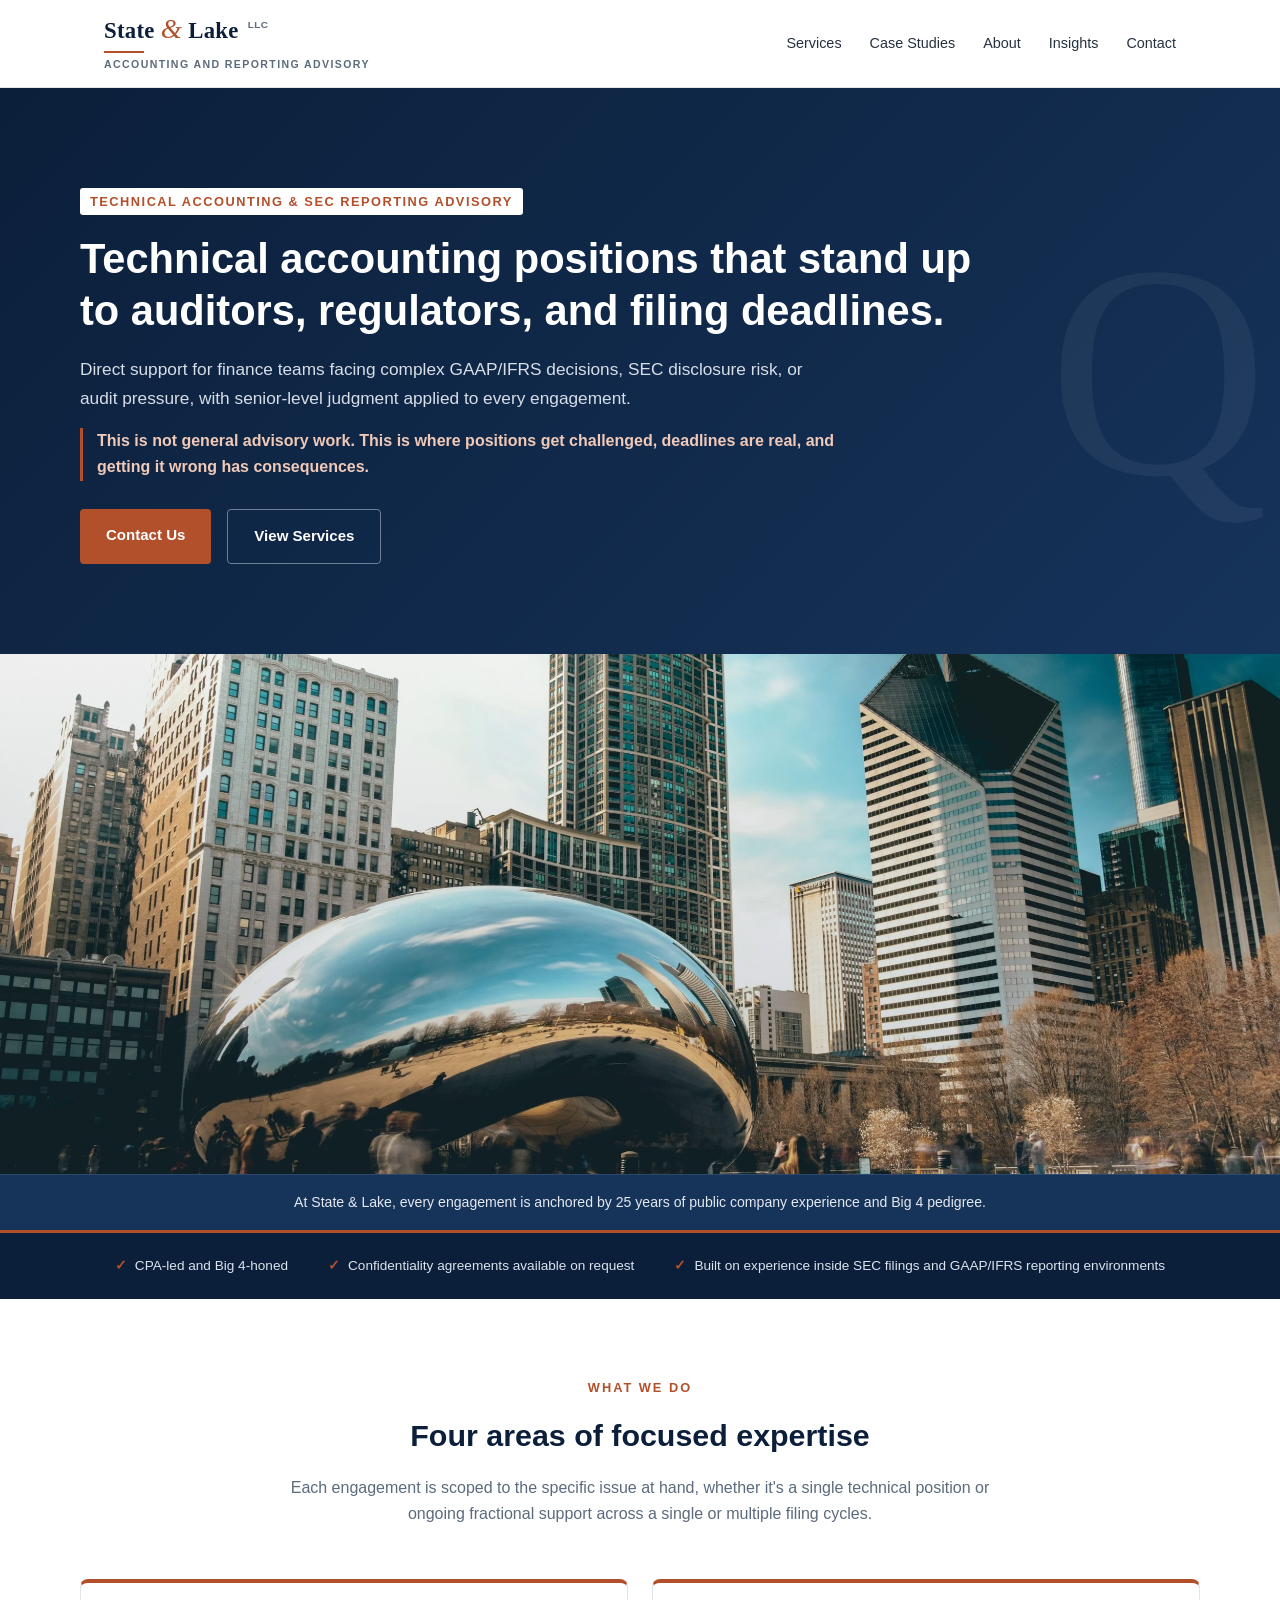
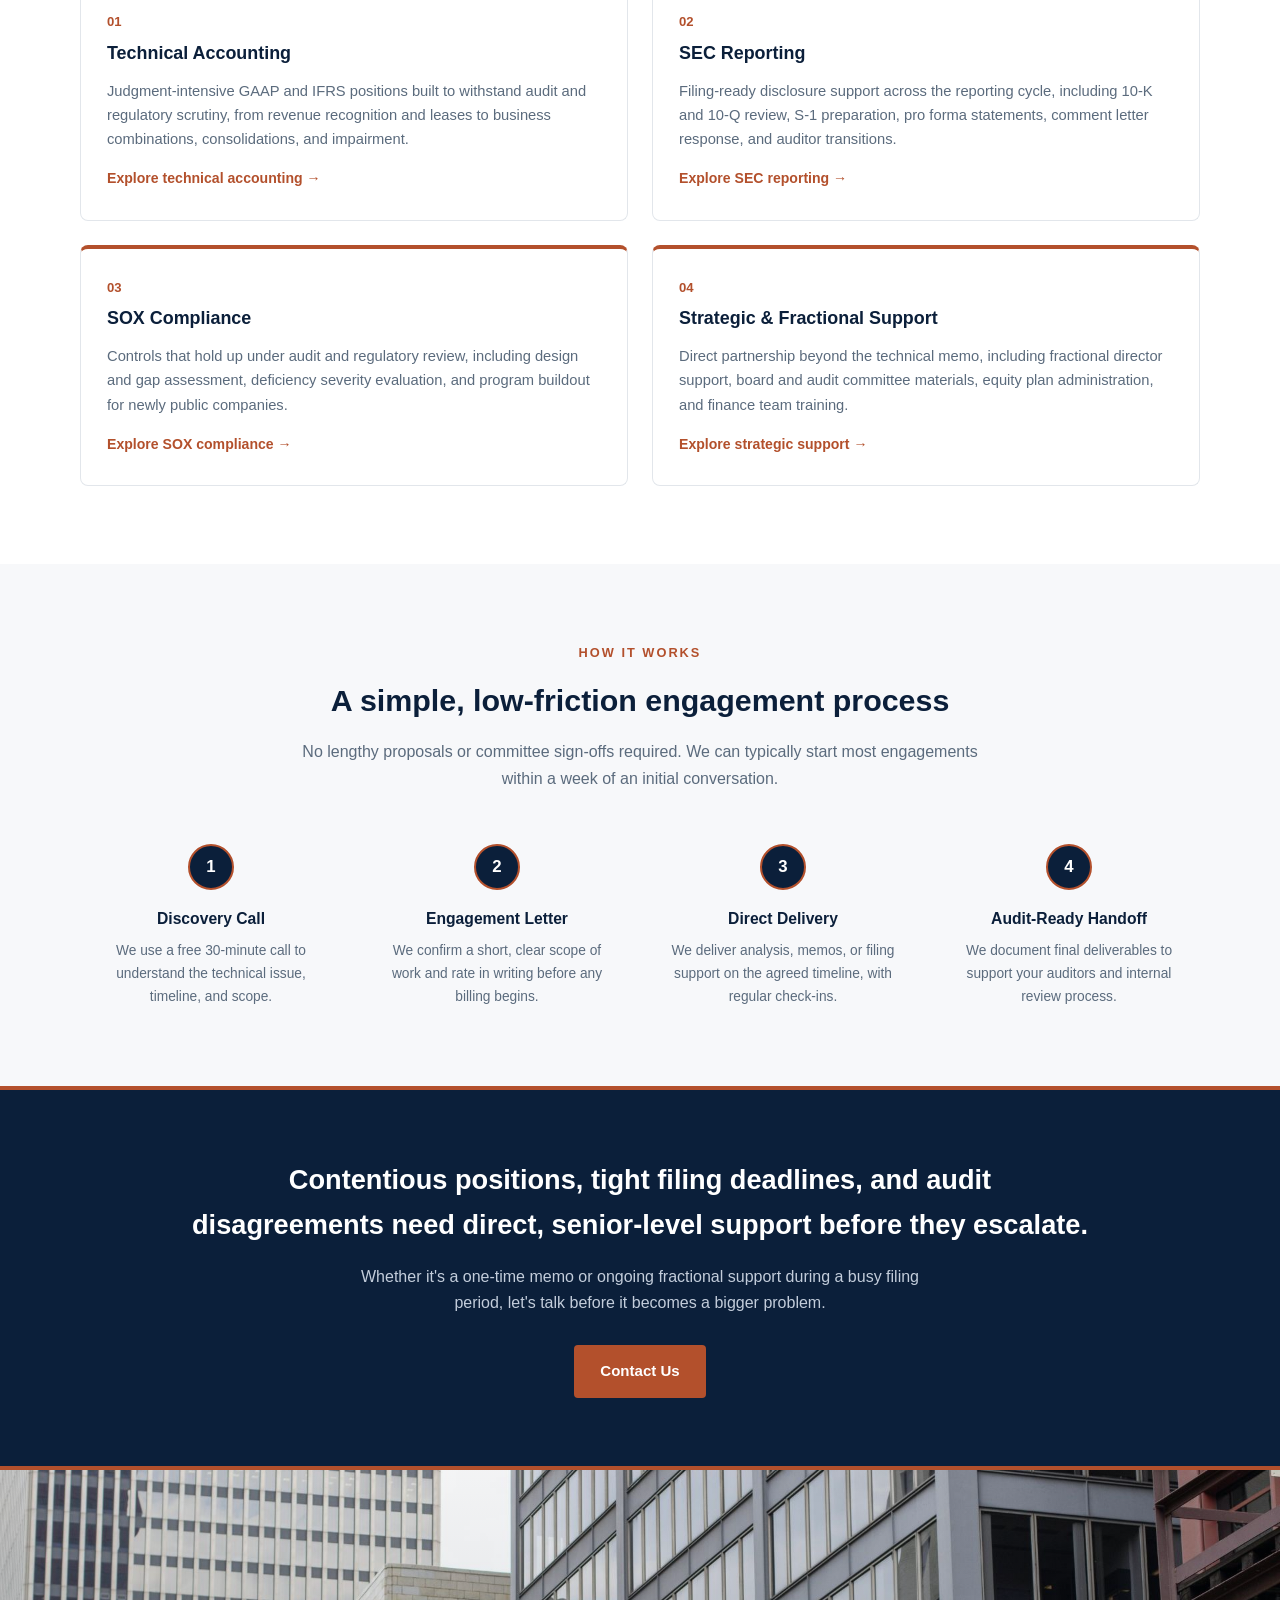
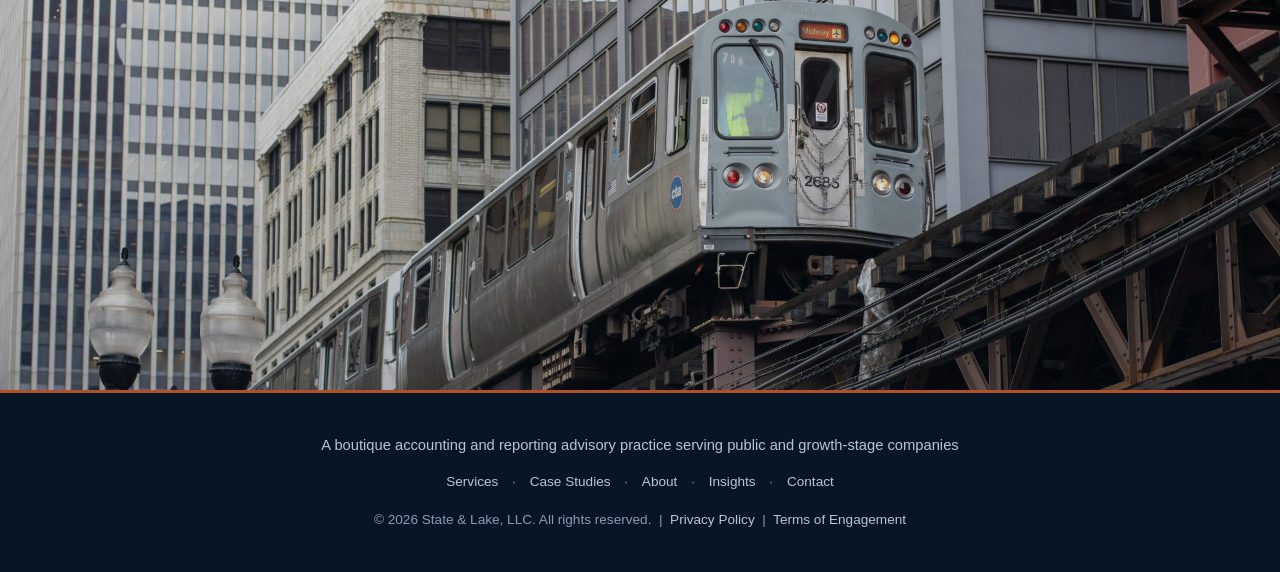
==== commit 4760f979: "Update trust item to reference GAAP/IFRS" ====
--- a/index.html
+++ b/index.html
@@ -55,7 +55,7 @@
   <div class="trust-inner">
     <div class="trust-item">CPA-led and Big 4-honed</div>
     <div class="trust-item">Confidentiality agreements available on request</div>
-    <div class="trust-item">Built on experience inside SEC filings and IFRS reporting environments</div>
+    <div class="trust-item">Built on experience inside SEC filings and GAAP/IFRS reporting environments</div>
   </div>
 </div>
 
--- a/styles.css
+++ b/styles.css
@@ -1,6 +1,7 @@
 /* ============================================
    State & Lake, LLC — Shared Stylesheet
-   File 1 of 8
+   CASE STUDIES: pillar cards now collapsed by
+   default; click a card to reveal its scenarios
    ============================================ */
 
 :root {
@@ -65,6 +66,8 @@
   gap: 6px;
 }
 
+/* The ampersand sits on the WHITE nav bar.
+   It must stay rust. Never set this to #fff. */
 .logo .amp-symbol {
   color: var(--rust);
   font-style: italic;
@@ -142,9 +145,11 @@
   background: linear-gradient(135deg, var(--navy) 0%, var(--navy-light) 100%);
   color: #fff;
   padding: 100px 24px 90px;
-}
-
-.hero-inner { max-width: 1120px; margin: 0 auto; }
+  position: relative;
+  overflow: hidden;
+}
+
+.hero-inner { max-width: 1120px; margin: 0 auto; position: relative; z-index: 2; }
 
 .hero-eyebrow {
   font-family: 'Helvetica Neue',Arial,sans-serif;
@@ -221,9 +226,11 @@
   color: #fff;
   padding: 64px 24px 58px;
   border-bottom: 4px solid var(--rust);
-}
-
-.page-header-inner { max-width: 1120px; margin: 0 auto; }
+  position: relative;
+  overflow: hidden;
+}
+
+.page-header-inner { max-width: 1120px; margin: 0 auto; position: relative; z-index: 2; }
 
 .page-header .eyebrow { color: #e8a583; }
 
@@ -242,31 +249,81 @@
   max-width: 780px;
 }
 
-/* ---------- Photo bands (full image, no cropping) ---------- */
+/* ============================================
+   Q WATERMARK
+   --------------------------------------------
+   TO ADJUST VISIBILITY: change opacity.
+     Hero max 0.07, page header max 0.08.
+   TO ADJUST SIZE: change font-size. If the tail
+     ever clips on an interior page, lower
+     .page-header::after toward 7rem.
+   ============================================ */
+
+.hero::after,
+.page-header::after {
+  content: "Q";
+  position: absolute;
+  right: 0.04em;
+  top: 50%;
+  transform: translateY(-50%);
+  font-family: 'Georgia', 'Times New Roman', serif;
+  line-height: 0.78;
+  color: #fff;
+  z-index: 1;
+  pointer-events: none;
+  user-select: none;
+}
+
+.hero::after {
+  font-size: 19rem;
+  opacity: 0.05;
+}
+
+.page-header::after {
+  font-size: 8.5rem;
+  opacity: 0.06;
+}
+
+/* ============================================
+   PHOTO BANDS — full-width banner
+   --------------------------------------------
+   HOW TO TUNE THE CROP:
+   object-position: center <PERCENT>;
+
+   LOWER percent  = subject sits LOWER in band
+   HIGHER percent = subject sits HIGHER in band
+
+   If the Bean's base is still tight, step the
+   --bean value down from 50% toward 44%.
+   ============================================ */
 
 .photo-band {
   width: 100%;
+  height: 520px;
   background: var(--navy);
   position: relative;
   overflow: hidden;
-  line-height: 0;
 }
 
 .photo-band img {
   width: 100%;
-  height: auto;
+  height: 100%;
   display: block;
-  max-height: 460px;
-  object-fit: contain;
-  object-position: center;
-  margin: 0 auto;
-}
+  object-fit: cover;
+  object-position: center 55%;   /* neutral default */
+}
+
+/* Cloud Gate / the Bean — centered so the base clears */
+.photo-band--bean img { object-position: center 50%; }
+
+/* L train / elevated tracks — subject sits low-center */
+.photo-band--train img { object-position: center 58%; }
 
 .photo-overlay {
   position: absolute;
   inset: 0;
   pointer-events: none;
-  background: linear-gradient(180deg, rgba(11,31,58,0.04) 0%, rgba(11,31,58,0.22) 100%);
+  background: linear-gradient(180deg, rgba(11,31,58,0.04) 0%, rgba(11,31,58,0.20) 100%);
 }
 
 /* ---------- Sections ---------- */
@@ -337,7 +394,7 @@
 
 .trust-item:before { content: "\2713"; color: var(--rust); font-weight: 700; }
 
-/* ---------- Accordion (collapsible items) ---------- */
+/* ---------- Accordion (Services page) ---------- */
 
 .accordion { max-width: 900px; margin: 0 auto; }
 
@@ -418,6 +475,8 @@
 .acc-list li:last-child { border-bottom: none; padding-bottom: 0; }
 .acc-list li:before { content: "\2022"; color: var(--rust); position: absolute; left: 0; font-weight: 700; }
 
+/* Shared Risk / Approach / Outcome rows */
+
 .acc-row { font-family: 'Helvetica Neue',Arial,sans-serif; font-size: 0.92rem; margin-bottom: 14px; }
 
 .acc-row strong {
@@ -441,6 +500,156 @@
   max-width: 900px;
   margin: 0 auto 28px;
   font-style: italic;
+}
+
+/* ============================================
+   CASE STUDY PILLAR CARDS
+   --------------------------------------------
+   Each pillar is a <details> card, CLOSED by
+   default. Clicking the card header reveals the
+   list of scenarios. Each scenario is itself a
+   nested <details> that expands to show the
+   Risk / Approach / Outcome rows.
+
+   Cards use align-items: start so an open card
+   grows without stretching its neighbor.
+   ============================================ */
+
+.cs-card-grid {
+  display: grid;
+  grid-template-columns: repeat(2, 1fr);
+  align-items: start;
+  gap: 26px;
+  max-width: 1120px;
+  margin: 0 auto;
+}
+
+.cs-card {
+  background: #fff;
+  border: 1px solid var(--border);
+  border-top: 4px solid var(--navy);
+  border-radius: 8px;
+  box-shadow: 0 2px 10px rgba(15,36,64,0.04);
+  overflow: hidden;
+  transition: box-shadow 0.18s ease;
+}
+
+.cs-card[open] {
+  box-shadow: 0 6px 22px rgba(15,36,64,0.09);
+  border-top-color: var(--rust);
+}
+
+/* ---- Card header (the clickable summary) ---- */
+
+.cs-card-head {
+  display: block;
+  padding: 26px 46px 24px 24px;
+  cursor: pointer;
+  list-style: none;
+  position: relative;
+  transition: background 0.15s ease;
+}
+
+.cs-card-head:hover { background: var(--gray-bg); }
+.cs-card-head::-webkit-details-marker { display: none; }
+.cs-card-head::marker { content: ""; }
+
+.cs-card-head:after {
+  content: "+";
+  position: absolute;
+  right: 22px;
+  top: 26px;
+  font-size: 1.6rem;
+  font-weight: 400;
+  color: var(--rust);
+  line-height: 1;
+}
+
+.cs-card[open] .cs-card-head:after { content: "\2212"; }
+
+.cs-card[open] .cs-card-head {
+  border-bottom: 1px solid var(--border);
+}
+
+.cs-card-num {
+  font-family: 'Helvetica Neue',Arial,sans-serif;
+  font-size: 0.7rem;
+  letter-spacing: 1px;
+  color: var(--rust);
+  font-weight: 700;
+  display: block;
+  margin-bottom: 8px;
+}
+
+.cs-card-title {
+  font-family: 'Helvetica Neue',Arial,sans-serif;
+  font-weight: 600;
+  color: var(--navy);
+  font-size: 1.12rem;
+  display: block;
+  margin-bottom: 8px;
+  line-height: 1.3;
+}
+
+.cs-card-sub {
+  font-family: 'Helvetica Neue',Arial,sans-serif;
+  font-size: 0.88rem;
+  color: var(--muted);
+  display: block;
+  line-height: 1.5;
+}
+
+/* ---- Scenario list inside an open card ---- */
+
+.cs-card-list { padding: 4px 24px 18px; }
+
+.cs-item { border-bottom: 1px solid var(--border); }
+
+.cs-item:last-child { border-bottom: none; }
+
+.cs-item summary {
+  font-family: 'Helvetica Neue',Arial,sans-serif;
+  font-size: 0.9rem;
+  font-weight: 600;
+  color: var(--navy);
+  padding: 13px 28px 13px 0;
+  cursor: pointer;
+  list-style: none;
+  position: relative;
+  line-height: 1.45;
+  transition: color 0.15s ease;
+}
+
+.cs-item summary:hover { color: var(--rust); }
+.cs-item summary::-webkit-details-marker { display: none; }
+.cs-item summary::marker { content: ""; }
+
+.cs-item summary:after {
+  content: "+";
+  position: absolute;
+  right: 2px;
+  top: 11px;
+  font-size: 1.2rem;
+  font-weight: 400;
+  color: var(--rust);
+  line-height: 1;
+}
+
+.cs-item[open] summary:after { content: "\2212"; }
+.cs-item[open] summary { color: var(--rust); }
+
+.cs-item-body {
+  padding: 16px 0 20px;
+  border-top: 1px dashed var(--border);
+  margin-top: 2px;
+}
+
+.cs-card-empty {
+  font-family: 'Helvetica Neue',Arial,sans-serif;
+  font-size: 0.88rem;
+  color: var(--muted);
+  font-style: italic;
+  padding: 14px 0 6px;
 }
 
 /* ---------- Home page service preview cards ---------- */
@@ -598,12 +807,14 @@
 
 .process-step { text-align: center; padding: 0 12px; }
 
+/* Numeral is WHITE on the navy circle, with the
+   rust ring as the only accent. */
 .process-num {
   width: 46px;
   height: 46px;
   border-radius: 50%;
   background: var(--navy);
-  color: var(--rust);
+  color: #fff;
   display: flex;
   align-items: center;
   justify-content: center;
@@ -662,7 +873,16 @@
 
 .insight-card a { font-family: 'Helvetica Neue',Arial,sans-serif; font-size: 0.85rem; font-weight: 600; }
 
-/* ---------- CTA band ---------- */
+/* ---------- Closing action (button on white) ---------- */
+
+.closing-action {
+  background: #fff;
+  text-align: center;
+  padding: 52px 24px 68px;
+  border-top: 1px solid var(--border);
+}
+
+/* ---------- CTA band (home page only) ---------- */
 
 .cta-band {
   background: var(--navy);
@@ -787,9 +1007,14 @@
 @media (max-width: 900px) {
   .about-grid, .contact-grid, .preview-grid { grid-template-columns: 1fr; }
   .insights-grid { grid-template-columns: 1fr; }
+  .cs-card-grid { grid-template-columns: 1fr; }
   .process-grid { grid-template-columns: 1fr 1fr; }
   .hero h1 { font-size: 1.9rem; }
   .page-header h1 { font-size: 1.65rem; }
+  .photo-band { height: 360px; }
+
+  .hero::after { font-size: 12rem; }
+  .page-header::after { font-size: 7rem; }
 
   .nav-toggle { display: flex; }
 
@@ -814,6 +1039,15 @@
 
 @media (max-width: 600px) {
   .process-grid { grid-template-columns: 1fr; }
+  .photo-band { height: 260px; }
+
+  .hero::after { font-size: 8rem; opacity: 0.045; }
+  .page-header::after { font-size: 5.5rem; opacity: 0.05; }
+
+  .cs-card-head { padding: 22px 40px 20px 18px; }
+  .cs-card-list { padding: 4px 18px 14px; }
+  .cs-item summary { font-size: 0.86rem; }
+
   .acc summary { font-size: 0.96rem; padding: 16px 46px 16px 18px; }
   .acc-body { padding-left: 18px; padding-right: 18px; }
 }
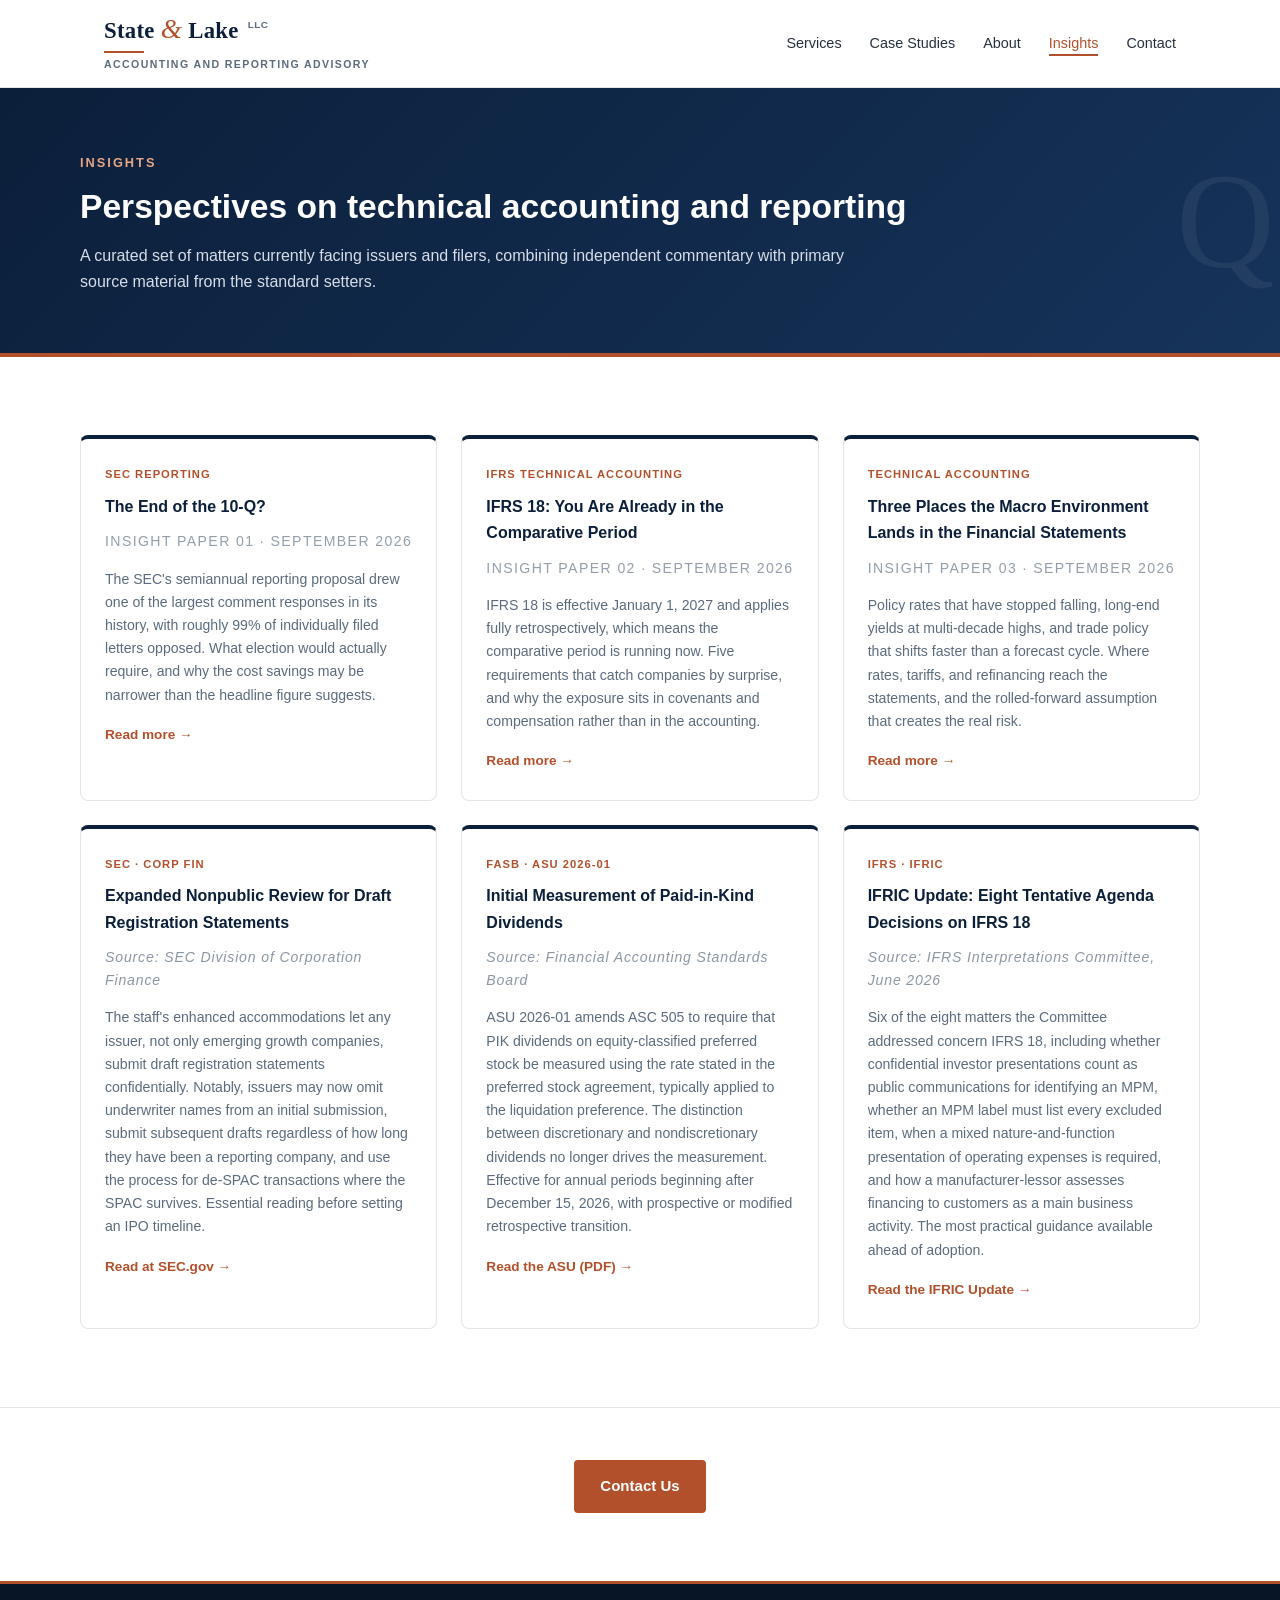
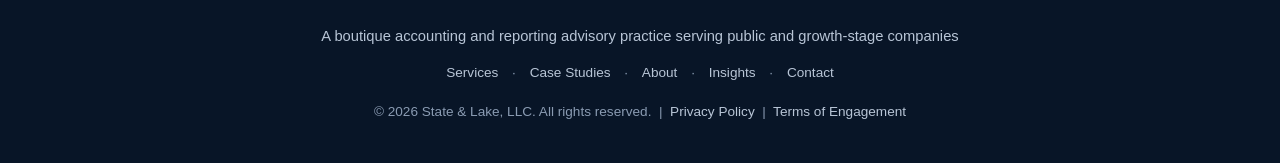
==== commit 9ec0758e: "Revise insights page title, description, and styles Updated the title and meta description for the i" ====
--- a/index.html
+++ b/index.html
@@ -3,9 +3,37 @@
 <head>
 <meta charset="UTF-8">
 <meta name="viewport" content="width=device-width, initial-scale=1.0">
-<title>State &amp; Lake, LLC | Accounting and Reporting Advisory</title>
-<meta name="description" content="Technical accounting positions that stand up to auditors, regulators, and filing deadlines. Direct support from a CPA-led practice with Big 4 and public company reporting experience.">
+<title>Insights | State &amp; Lake, LLC</title>
+<meta name="description" content="A curated set of matters currently facing issuers and filers, combining independent commentary with primary source material from standard setters.">
 <link rel="stylesheet" href="styles.css">
+<style>
+/* Insight card enhancements — scoped to this page, no styles.css changes required */
+.insight-card{position:relative}
+.insight-card.is-live{transition:transform .18s ease, box-shadow .18s ease}
+.insight-card.is-live:hover,
+.insight-card.is-live:focus-within{transform:translateY(-2px);box-shadow:0 6px 20px rgba(20,41,61,.10)}
+.insight-card .card-link::after{
+  content:"";
+  position:absolute;
+  inset:0;
+  border-radius:inherit;
+}
+.insight-card .card-link:focus-visible::after{outline:2px solid currentColor;outline-offset:3px}
+.insight-meta{
+  font-size:.72rem;
+  letter-spacing:.1em;
+  text-transform:uppercase;
+  opacity:.65;
+  margin:.35rem 0 .6rem;
+}
+.insight-source{
+  font-size:.72rem;
+  letter-spacing:.06em;
+  opacity:.7;
+  font-style:italic;
+  margin:.35rem 0 .6rem;
+}
+</style>
 </head>
 <body>
 
@@ -23,101 +51,80 @@
       <li><a href="services.html">Services</a></li>
       <li><a href="case-studies.html">Case Studies</a></li>
       <li><a href="about.html">About</a></li>
-      <li><a href="insights.html">Insights</a></li>
+      <li><a href="insights.html" class="active">Insights</a></li>
       <li><a href="contact.html">Contact</a></li>
     </ul>
   </nav>
 </header>
 
-<section class="hero">
-  <div class="hero-inner">
-    <div class="hero-eyebrow">Technical Accounting &amp; SEC Reporting Advisory</div>
-    <h1>Technical accounting positions that stand up to auditors, regulators, and filing deadlines.</h1>
-    <p class="sub">Direct support for finance teams facing complex GAAP/IFRS decisions, SEC disclosure risk, or audit pressure, with senior-level judgment applied to every engagement.</p>
-    <p class="edge-line">This is not general advisory work. This is where positions get challenged, deadlines are real, and getting it wrong has consequences.</p>
-    <div class="hero-buttons">
-      <a href="contact.html" class="btn-primary">Contact Us</a>
-      <a href="services.html" class="btn-secondary">View Services</a>
+<div class="page-header">
+  <div class="page-header-inner">
+    <div class="eyebrow">Insights</div>
+    <h1>Perspectives on technical accounting and reporting</h1>
+    <p>A curated set of matters currently facing issuers and filers, combining independent commentary with primary source material from the standard setters.</p>
+  </div>
+</div>
+
+<section>
+  <div class="insights-grid">
+
+    <!-- ============ ROW 1 — STATE & LAKE INSIGHT PAPERS ============ -->
+
+    <div class="insight-card is-live">
+      <span class="insight-tag">SEC Reporting</span>
+      <h4>The End of the 10-Q?</h4>
+      <p class="insight-meta">Insight Paper 01 &middot; September 2026</p>
+      <p>The SEC's semiannual reporting proposal drew one of the largest comment responses in its history, with roughly 99% of individually filed letters opposed. What election would actually require, and why the cost savings may be narrower than the headline figure suggests.</p>
+      <a class="card-link" href="insight-01-semiannual-reporting.html" target="_blank" rel="noopener">Read more &rarr;</a>
     </div>
+
+    <div class="insight-card is-live">
+      <span class="insight-tag">IFRS Technical Accounting</span>
+      <h4>IFRS 18: You Are Already in the Comparative Period</h4>
+      <p class="insight-meta">Insight Paper 02 &middot; September 2026</p>
+      <p>IFRS 18 is effective January 1, 2027 and applies fully retrospectively, which means the comparative period is running now. Five requirements that catch companies by surprise, and why the exposure sits in covenants and compensation rather than in the accounting.</p>
+      <a class="card-link" href="insight-02-ifrs-18.html" target="_blank" rel="noopener">Read more &rarr;</a>
+    </div>
+
+    <div class="insight-card is-live">
+      <span class="insight-tag">Technical Accounting</span>
+      <h4>Three Places the Macro Environment Lands in the Financial Statements</h4>
+      <p class="insight-meta">Insight Paper 03 &middot; September 2026</p>
+      <p>Policy rates that have stopped falling, long-end yields at multi-decade highs, and trade policy that shifts faster than a forecast cycle. Where rates, tariffs, and refinancing reach the statements, and the rolled-forward assumption that creates the real risk.</p>
+      <a class="card-link" href="insight-03-macro-conditions.html" target="_blank" rel="noopener">Read more &rarr;</a>
+    </div>
+
+    <!-- ============ ROW 2 — PRIMARY SOURCES FROM STANDARD SETTERS ============ -->
+
+    <div class="insight-card is-live">
+      <span class="insight-tag">SEC &middot; Corp Fin</span>
+      <h4>Expanded Nonpublic Review for Draft Registration Statements</h4>
+      <p class="insight-source">Source: SEC Division of Corporation Finance</p>
+      <p>The staff's enhanced accommodations let any issuer, not only emerging growth companies, submit draft registration statements confidentially. Notably, issuers may now omit underwriter names from an initial submission, submit subsequent drafts regardless of how long they have been a reporting company, and use the process for de-SPAC transactions where the SPAC survives. Essential reading before setting an IPO timeline.</p>
+      <a class="card-link" href="https://www.sec.gov/about/divisions-offices/division-corporation-finance/draft-registration-statement-processing-procedures-expanded" target="_blank" rel="noopener">Read at SEC.gov &rarr;</a>
+    </div>
+
+    <div class="insight-card is-live">
+      <span class="insight-tag">FASB &middot; ASU 2026-01</span>
+      <h4>Initial Measurement of Paid-in-Kind Dividends</h4>
+      <p class="insight-source">Source: Financial Accounting Standards Board</p>
+      <p>ASU 2026-01 amends ASC 505 to require that PIK dividends on equity-classified preferred stock be measured using the rate stated in the preferred stock agreement, typically applied to the liquidation preference. The distinction between discretionary and nondiscretionary dividends no longer drives the measurement. Effective for annual periods beginning after December 15, 2026, with prospective or modified retrospective transition.</p>
+      <a class="card-link" href="https://fasb.org/page/ShowPdf?path=ASU%202026-01.pdf&amp;title=Accounting%20Standards%20Update%202026-01%E2%80%94Equity%20(Topic%20505):%20Initial%20Measurement%20of%20Paid-in-Kind%20Dividend" target="_blank" rel="noopener">Read the ASU (PDF) &rarr;</a>
+    </div>
+
+    <div class="insight-card is-live">
+      <span class="insight-tag">IFRS &middot; IFRIC</span>
+      <h4>IFRIC Update: Eight Tentative Agenda Decisions on IFRS 18</h4>
+      <p class="insight-source">Source: IFRS Interpretations Committee, June 2026</p>
+      <p>Six of the eight matters the Committee addressed concern IFRS 18, including whether confidential investor presentations count as public communications for identifying an MPM, whether an MPM label must list every excluded item, when a mixed nature-and-function presentation of operating expenses is required, and how a manufacturer-lessor assesses financing to customers as a main business activity. The most practical guidance available ahead of adoption.</p>
+      <a class="card-link" href="https://www.ifrs.org/news-and-events/updates/ifric/2026/ifric-update-june-2026/" target="_blank" rel="noopener">Read the IFRIC Update &rarr;</a>
+    </div>
+
   </div>
 </section>
 
-<div class="photo-band">
-  <img src="assets/The%20Bean.webp" alt="Cloud Gate sculpture with the Chicago skyline in the background">
-  <div class="photo-overlay"></div>
-</div>
-
-<div class="disclosure-bar">
-  <p class="disclosure-inner">At State &amp; Lake, every engagement is anchored by 25 years of public company experience and Big 4 pedigree.</p>
-</div>
-
-<div class="trust-bar">
-  <div class="trust-inner">
-    <div class="trust-item">CPA-led and Big 4-honed</div>
-    <div class="trust-item">Confidentiality agreements available on request</div>
-    <div class="trust-item">Built on experience inside SEC filings and GAAP/IFRS reporting environments</div>
-  </div>
-</div>
-
-<section id="services-preview">
-  <div class="section-header">
-    <div class="eyebrow">What We Do</div>
-    <h2>Four areas of focused expertise</h2>
-    <p>Each engagement is scoped to the specific issue at hand, whether it's a single technical position or ongoing fractional support across a single or multiple filing cycles.</p>
-  </div>
-  <div class="preview-grid">
-    <div class="preview-card">
-      <span class="pillar-num">01</span>
-      <h3>Technical Accounting</h3>
-      <p>Judgment-intensive GAAP and IFRS positions built to withstand audit and regulatory scrutiny, from revenue recognition and leases to business combinations, consolidations, and impairment.</p>
-      <a href="services.html">Explore technical accounting &rarr;</a>
-    </div>
-    <div class="preview-card">
-      <span class="pillar-num">02</span>
-      <h3>SEC Reporting</h3>
-      <p>Filing-ready disclosure support across the reporting cycle, including 10-K and 10-Q review, S-1 preparation, pro forma statements, comment letter response, and auditor transitions.</p>
-      <a href="services.html">Explore SEC reporting &rarr;</a>
-    </div>
-    <div class="preview-card">
-      <span class="pillar-num">03</span>
-      <h3>SOX Compliance</h3>
-      <p>Controls that hold up under audit and regulatory review, including design and gap assessment, deficiency severity evaluation, and program buildout for newly public companies.</p>
-      <a href="services.html">Explore SOX compliance &rarr;</a>
-    </div>
-    <div class="preview-card">
-      <span class="pillar-num">04</span>
-      <h3>Strategic &amp; Fractional Support</h3>
-      <p>Direct partnership beyond the technical memo, including fractional director support, board and audit committee materials, equity plan administration, and finance team training.</p>
-      <a href="services.html">Explore strategic support &rarr;</a>
-    </div>
-  </div>
-</section>
-
-<section class="gray-section" id="process">
-  <div class="section-header">
-    <div class="eyebrow">How It Works</div>
-    <h2>A simple, low-friction engagement process</h2>
-    <p>No lengthy proposals or committee sign-offs required. We can typically start most engagements within a week of an initial conversation.</p>
-  </div>
-  <div class="process-grid">
-    <div class="process-step"><div class="process-num">1</div><h4>Discovery Call</h4><p>We use a free 30-minute call to understand the technical issue, timeline, and scope.</p></div>
-    <div class="process-step"><div class="process-num">2</div><h4>Engagement Letter</h4><p>We confirm a short, clear scope of work and rate in writing before any billing begins.</p></div>
-    <div class="process-step"><div class="process-num">3</div><h4>Direct Delivery</h4><p>We deliver analysis, memos, or filing support on the agreed timeline, with regular check-ins.</p></div>
-    <div class="process-step"><div class="process-num">4</div><h4>Audit-Ready Handoff</h4><p>We document final deliverables to support your auditors and internal review process.</p></div>
-  </div>
-</section>
-
-<div class="cta-band">
-  <h2>Contentious positions, tight filing deadlines, and audit disagreements need direct, senior-level support before they escalate.</h2>
-  <p>Whether it's a one-time memo or ongoing fractional support during a busy filing period, let's talk before it becomes a bigger problem.</p>
-  <div class="hero-buttons">
-    <a href="contact.html" class="btn-primary">Contact Us</a>
-  </div>
-</div>
-
-<div class="photo-band">
-  <img src="assets/L%20Train.jpg" alt="CTA L train on elevated tracks in downtown Chicago">
-  <div class="photo-overlay"></div>
+<div class="closing-action">
+  <a href="contact.html" class="btn-primary">Contact Us</a>
 </div>
 
 <footer>
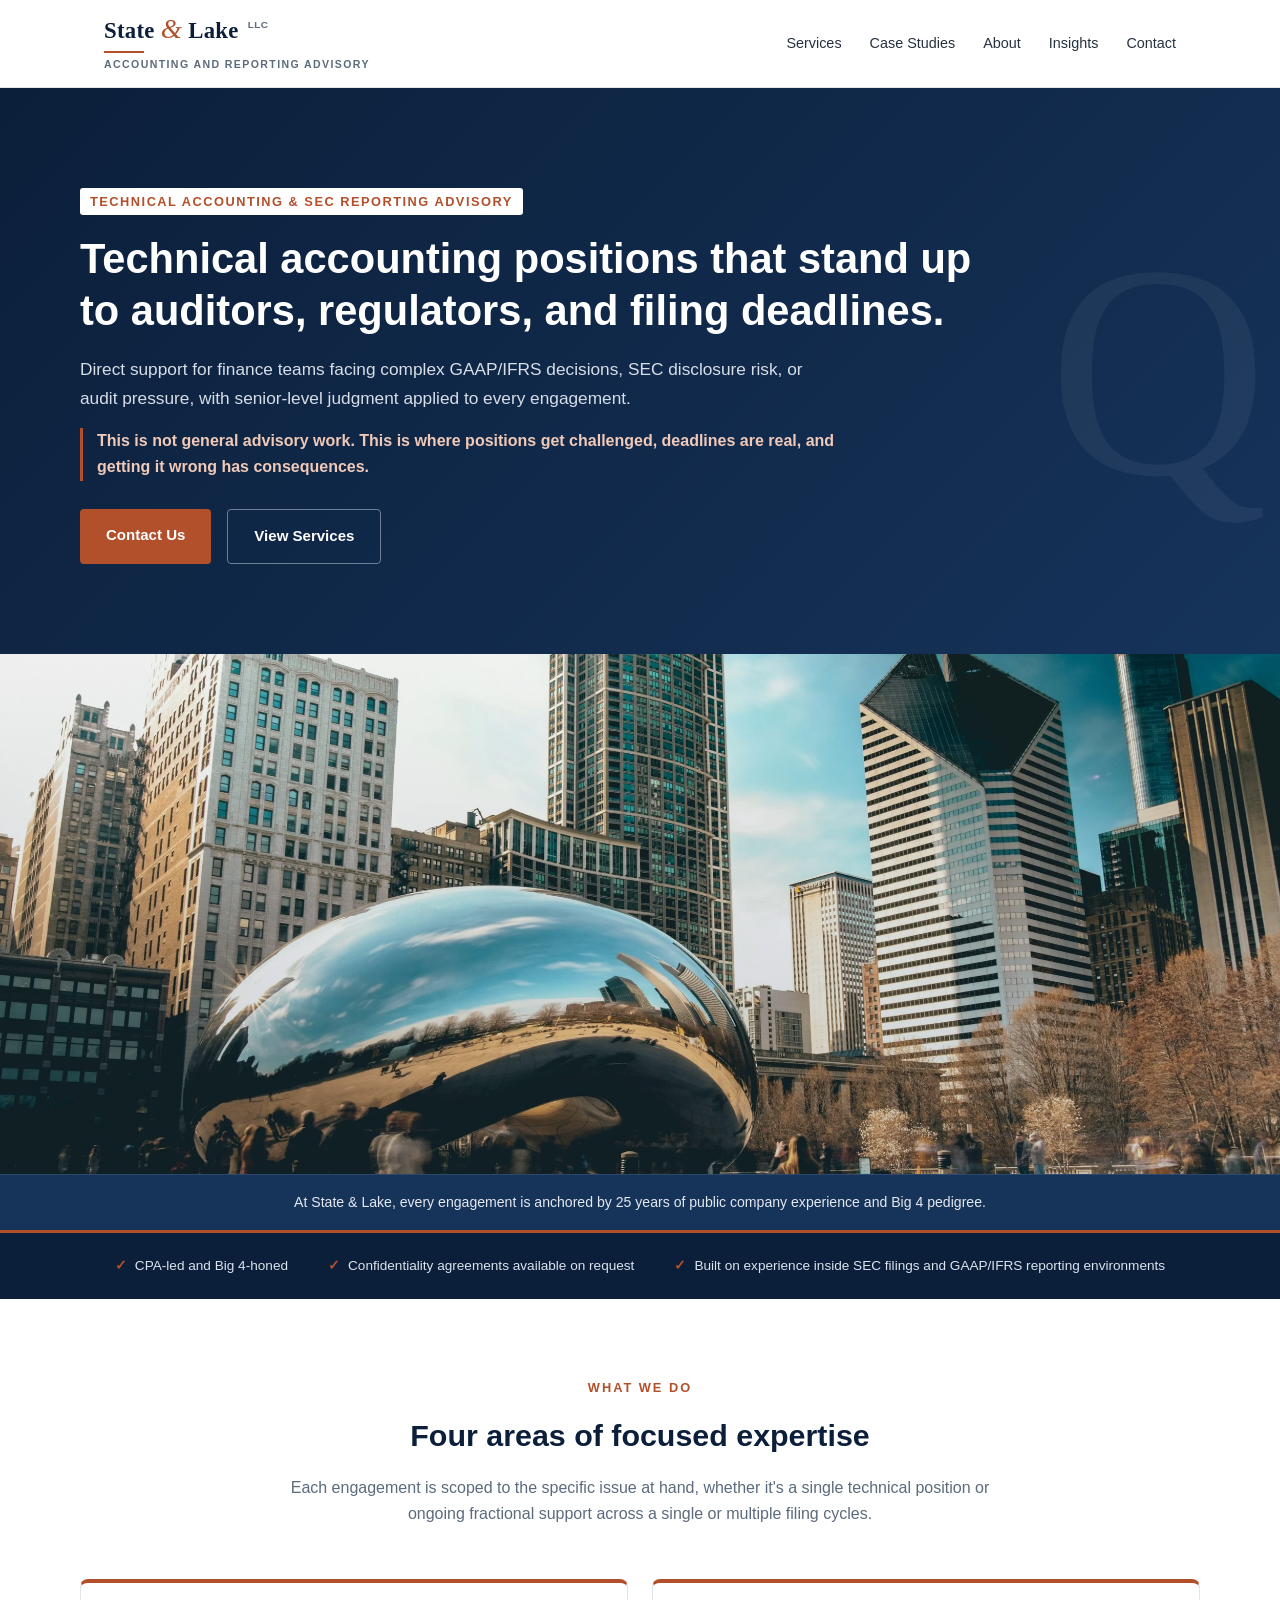
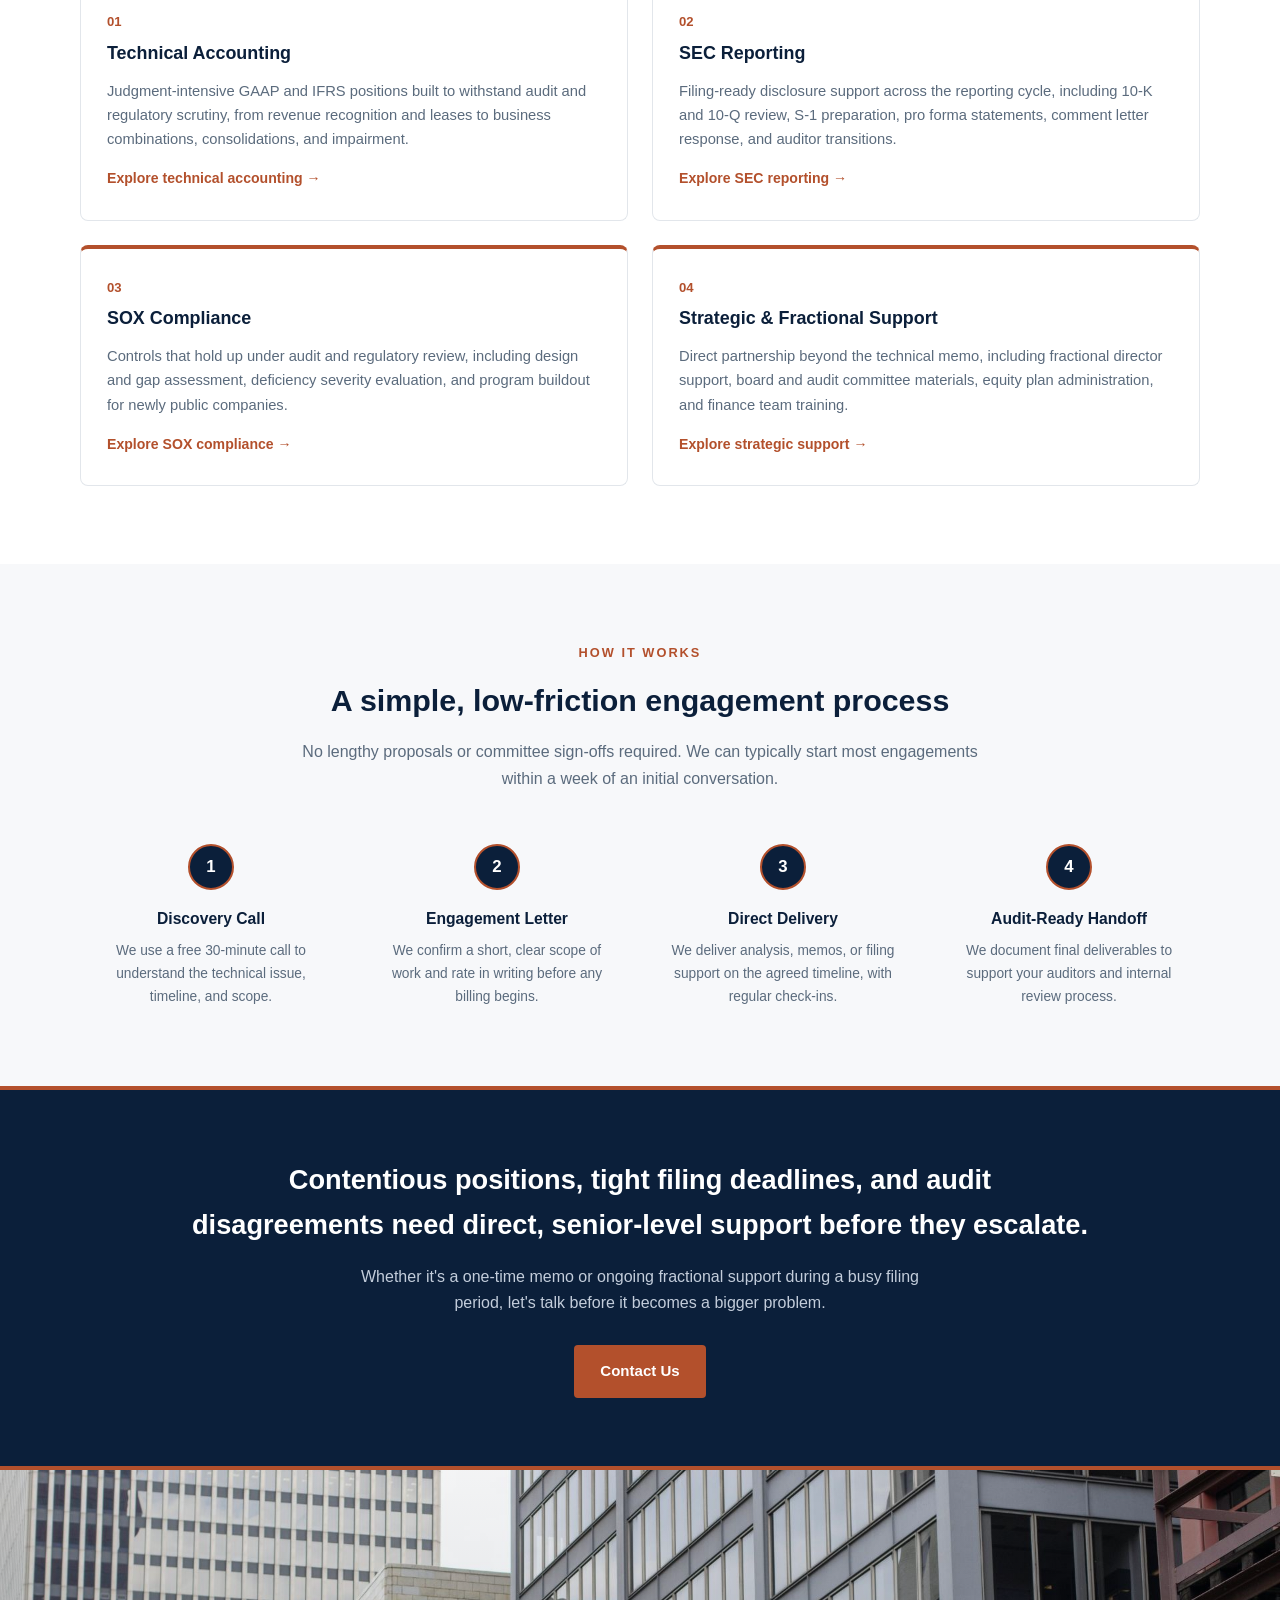
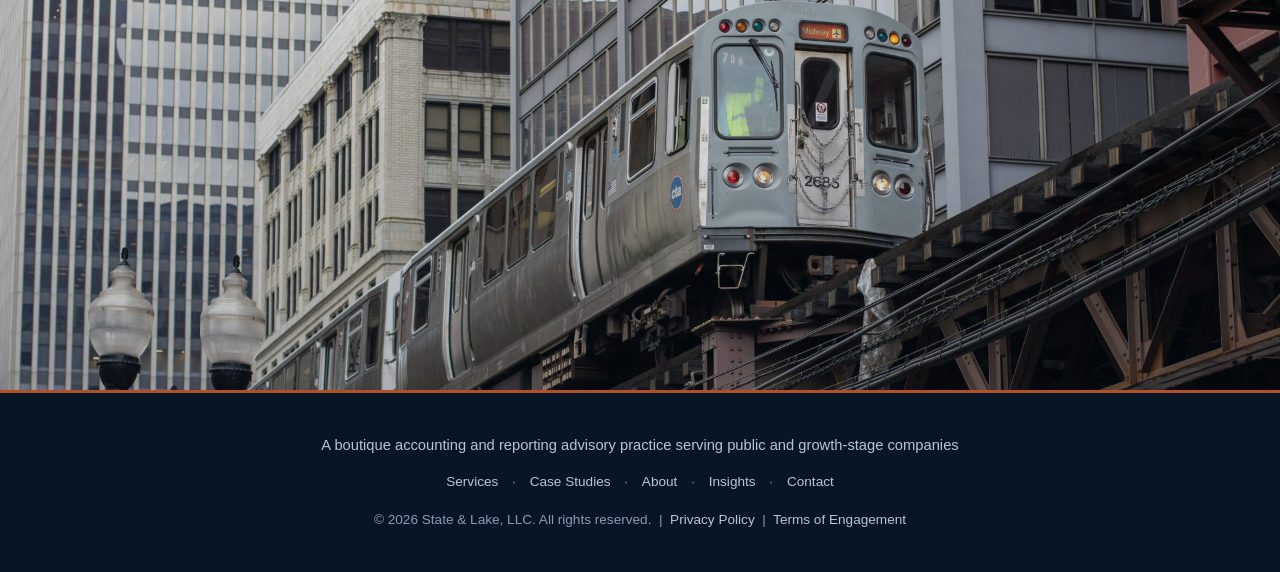
==== commit e014ba38: "Update title and meta description in index.html" ====
--- a/index.html
+++ b/index.html
@@ -3,37 +3,9 @@
 <head>
 <meta charset="UTF-8">
 <meta name="viewport" content="width=device-width, initial-scale=1.0">
-<title>Insights | State &amp; Lake, LLC</title>
-<meta name="description" content="A curated set of matters currently facing issuers and filers, combining independent commentary with primary source material from standard setters.">
+<title>State &amp; Lake, LLC | Accounting and Reporting Advisory</title>
+<meta name="description" content="Technical accounting positions that stand up to auditors, regulators, and filing deadlines. Direct support from a CPA-led practice with Big 4 and public company reporting experience.">
 <link rel="stylesheet" href="styles.css">
-<style>
-/* Insight card enhancements — scoped to this page, no styles.css changes required */
-.insight-card{position:relative}
-.insight-card.is-live{transition:transform .18s ease, box-shadow .18s ease}
-.insight-card.is-live:hover,
-.insight-card.is-live:focus-within{transform:translateY(-2px);box-shadow:0 6px 20px rgba(20,41,61,.10)}
-.insight-card .card-link::after{
-  content:"";
-  position:absolute;
-  inset:0;
-  border-radius:inherit;
-}
-.insight-card .card-link:focus-visible::after{outline:2px solid currentColor;outline-offset:3px}
-.insight-meta{
-  font-size:.72rem;
-  letter-spacing:.1em;
-  text-transform:uppercase;
-  opacity:.65;
-  margin:.35rem 0 .6rem;
-}
-.insight-source{
-  font-size:.72rem;
-  letter-spacing:.06em;
-  opacity:.7;
-  font-style:italic;
-  margin:.35rem 0 .6rem;
-}
-</style>
 </head>
 <body>
 
@@ -51,80 +23,101 @@
       <li><a href="services.html">Services</a></li>
       <li><a href="case-studies.html">Case Studies</a></li>
       <li><a href="about.html">About</a></li>
-      <li><a href="insights.html" class="active">Insights</a></li>
+      <li><a href="insights.html">Insights</a></li>
       <li><a href="contact.html">Contact</a></li>
     </ul>
   </nav>
 </header>
 
-<div class="page-header">
-  <div class="page-header-inner">
-    <div class="eyebrow">Insights</div>
-    <h1>Perspectives on technical accounting and reporting</h1>
-    <p>A curated set of matters currently facing issuers and filers, combining independent commentary with primary source material from the standard setters.</p>
+<section class="hero">
+  <div class="hero-inner">
+    <div class="hero-eyebrow">Technical Accounting &amp; SEC Reporting Advisory</div>
+    <h1>Technical accounting positions that stand up to auditors, regulators, and filing deadlines.</h1>
+    <p class="sub">Direct support for finance teams facing complex GAAP/IFRS decisions, SEC disclosure risk, or audit pressure, with senior-level judgment applied to every engagement.</p>
+    <p class="edge-line">This is not general advisory work. This is where positions get challenged, deadlines are real, and getting it wrong has consequences.</p>
+    <div class="hero-buttons">
+      <a href="contact.html" class="btn-primary">Contact Us</a>
+      <a href="services.html" class="btn-secondary">View Services</a>
+    </div>
+  </div>
+</section>
+
+<div class="photo-band">
+  <img src="assets/The%20Bean.webp" alt="Cloud Gate sculpture with the Chicago skyline in the background">
+  <div class="photo-overlay"></div>
+</div>
+
+<div class="disclosure-bar">
+  <p class="disclosure-inner">At State &amp; Lake, every engagement is anchored by 25 years of public company experience and Big 4 pedigree.</p>
+</div>
+
+<div class="trust-bar">
+  <div class="trust-inner">
+    <div class="trust-item">CPA-led and Big 4-honed</div>
+    <div class="trust-item">Confidentiality agreements available on request</div>
+    <div class="trust-item">Built on experience inside SEC filings and GAAP/IFRS reporting environments</div>
   </div>
 </div>
 
-<section>
-  <div class="insights-grid">
-
-    <!-- ============ ROW 1 — STATE & LAKE INSIGHT PAPERS ============ -->
-
-    <div class="insight-card is-live">
-      <span class="insight-tag">SEC Reporting</span>
-      <h4>The End of the 10-Q?</h4>
-      <p class="insight-meta">Insight Paper 01 &middot; September 2026</p>
-      <p>The SEC's semiannual reporting proposal drew one of the largest comment responses in its history, with roughly 99% of individually filed letters opposed. What election would actually require, and why the cost savings may be narrower than the headline figure suggests.</p>
-      <a class="card-link" href="insight-01-semiannual-reporting.html" target="_blank" rel="noopener">Read more &rarr;</a>
+<section id="services-preview">
+  <div class="section-header">
+    <div class="eyebrow">What We Do</div>
+    <h2>Four areas of focused expertise</h2>
+    <p>Each engagement is scoped to the specific issue at hand, whether it's a single technical position or ongoing fractional support across a single or multiple filing cycles.</p>
+  </div>
+  <div class="preview-grid">
+    <div class="preview-card">
+      <span class="pillar-num">01</span>
+      <h3>Technical Accounting</h3>
+      <p>Judgment-intensive GAAP and IFRS positions built to withstand audit and regulatory scrutiny, from revenue recognition and leases to business combinations, consolidations, and impairment.</p>
+      <a href="services.html">Explore technical accounting &rarr;</a>
     </div>
-
-    <div class="insight-card is-live">
-      <span class="insight-tag">IFRS Technical Accounting</span>
-      <h4>IFRS 18: You Are Already in the Comparative Period</h4>
-      <p class="insight-meta">Insight Paper 02 &middot; September 2026</p>
-      <p>IFRS 18 is effective January 1, 2027 and applies fully retrospectively, which means the comparative period is running now. Five requirements that catch companies by surprise, and why the exposure sits in covenants and compensation rather than in the accounting.</p>
-      <a class="card-link" href="insight-02-ifrs-18.html" target="_blank" rel="noopener">Read more &rarr;</a>
+    <div class="preview-card">
+      <span class="pillar-num">02</span>
+      <h3>SEC Reporting</h3>
+      <p>Filing-ready disclosure support across the reporting cycle, including 10-K and 10-Q review, S-1 preparation, pro forma statements, comment letter response, and auditor transitions.</p>
+      <a href="services.html">Explore SEC reporting &rarr;</a>
     </div>
-
-    <div class="insight-card is-live">
-      <span class="insight-tag">Technical Accounting</span>
-      <h4>Three Places the Macro Environment Lands in the Financial Statements</h4>
-      <p class="insight-meta">Insight Paper 03 &middot; September 2026</p>
-      <p>Policy rates that have stopped falling, long-end yields at multi-decade highs, and trade policy that shifts faster than a forecast cycle. Where rates, tariffs, and refinancing reach the statements, and the rolled-forward assumption that creates the real risk.</p>
-      <a class="card-link" href="insight-03-macro-conditions.html" target="_blank" rel="noopener">Read more &rarr;</a>
+    <div class="preview-card">
+      <span class="pillar-num">03</span>
+      <h3>SOX Compliance</h3>
+      <p>Controls that hold up under audit and regulatory review, including design and gap assessment, deficiency severity evaluation, and program buildout for newly public companies.</p>
+      <a href="services.html">Explore SOX compliance &rarr;</a>
     </div>
-
-    <!-- ============ ROW 2 — PRIMARY SOURCES FROM STANDARD SETTERS ============ -->
-
-    <div class="insight-card is-live">
-      <span class="insight-tag">SEC &middot; Corp Fin</span>
-      <h4>Expanded Nonpublic Review for Draft Registration Statements</h4>
-      <p class="insight-source">Source: SEC Division of Corporation Finance</p>
-      <p>The staff's enhanced accommodations let any issuer, not only emerging growth companies, submit draft registration statements confidentially. Notably, issuers may now omit underwriter names from an initial submission, submit subsequent drafts regardless of how long they have been a reporting company, and use the process for de-SPAC transactions where the SPAC survives. Essential reading before setting an IPO timeline.</p>
-      <a class="card-link" href="https://www.sec.gov/about/divisions-offices/division-corporation-finance/draft-registration-statement-processing-procedures-expanded" target="_blank" rel="noopener">Read at SEC.gov &rarr;</a>
+    <div class="preview-card">
+      <span class="pillar-num">04</span>
+      <h3>Strategic &amp; Fractional Support</h3>
+      <p>Direct partnership beyond the technical memo, including fractional director support, board and audit committee materials, equity plan administration, and finance team training.</p>
+      <a href="services.html">Explore strategic support &rarr;</a>
     </div>
-
-    <div class="insight-card is-live">
-      <span class="insight-tag">FASB &middot; ASU 2026-01</span>
-      <h4>Initial Measurement of Paid-in-Kind Dividends</h4>
-      <p class="insight-source">Source: Financial Accounting Standards Board</p>
-      <p>ASU 2026-01 amends ASC 505 to require that PIK dividends on equity-classified preferred stock be measured using the rate stated in the preferred stock agreement, typically applied to the liquidation preference. The distinction between discretionary and nondiscretionary dividends no longer drives the measurement. Effective for annual periods beginning after December 15, 2026, with prospective or modified retrospective transition.</p>
-      <a class="card-link" href="https://fasb.org/page/ShowPdf?path=ASU%202026-01.pdf&amp;title=Accounting%20Standards%20Update%202026-01%E2%80%94Equity%20(Topic%20505):%20Initial%20Measurement%20of%20Paid-in-Kind%20Dividend" target="_blank" rel="noopener">Read the ASU (PDF) &rarr;</a>
-    </div>
-
-    <div class="insight-card is-live">
-      <span class="insight-tag">IFRS &middot; IFRIC</span>
-      <h4>IFRIC Update: Eight Tentative Agenda Decisions on IFRS 18</h4>
-      <p class="insight-source">Source: IFRS Interpretations Committee, June 2026</p>
-      <p>Six of the eight matters the Committee addressed concern IFRS 18, including whether confidential investor presentations count as public communications for identifying an MPM, whether an MPM label must list every excluded item, when a mixed nature-and-function presentation of operating expenses is required, and how a manufacturer-lessor assesses financing to customers as a main business activity. The most practical guidance available ahead of adoption.</p>
-      <a class="card-link" href="https://www.ifrs.org/news-and-events/updates/ifric/2026/ifric-update-june-2026/" target="_blank" rel="noopener">Read the IFRIC Update &rarr;</a>
-    </div>
-
   </div>
 </section>
 
-<div class="closing-action">
-  <a href="contact.html" class="btn-primary">Contact Us</a>
+<section class="gray-section" id="process">
+  <div class="section-header">
+    <div class="eyebrow">How It Works</div>
+    <h2>A simple, low-friction engagement process</h2>
+    <p>No lengthy proposals or committee sign-offs required. We can typically start most engagements within a week of an initial conversation.</p>
+  </div>
+  <div class="process-grid">
+    <div class="process-step"><div class="process-num">1</div><h4>Discovery Call</h4><p>We use a free 30-minute call to understand the technical issue, timeline, and scope.</p></div>
+    <div class="process-step"><div class="process-num">2</div><h4>Engagement Letter</h4><p>We confirm a short, clear scope of work and rate in writing before any billing begins.</p></div>
+    <div class="process-step"><div class="process-num">3</div><h4>Direct Delivery</h4><p>We deliver analysis, memos, or filing support on the agreed timeline, with regular check-ins.</p></div>
+    <div class="process-step"><div class="process-num">4</div><h4>Audit-Ready Handoff</h4><p>We document final deliverables to support your auditors and internal review process.</p></div>
+  </div>
+</section>
+
+<div class="cta-band">
+  <h2>Contentious positions, tight filing deadlines, and audit disagreements need direct, senior-level support before they escalate.</h2>
+  <p>Whether it's a one-time memo or ongoing fractional support during a busy filing period, let's talk before it becomes a bigger problem.</p>
+  <div class="hero-buttons">
+    <a href="contact.html" class="btn-primary">Contact Us</a>
+  </div>
+</div>
+
+<div class="photo-band">
+  <img src="assets/L%20Train.jpg" alt="CTA L train on elevated tracks in downtown Chicago">
+  <div class="photo-overlay"></div>
 </div>
 
 <footer>
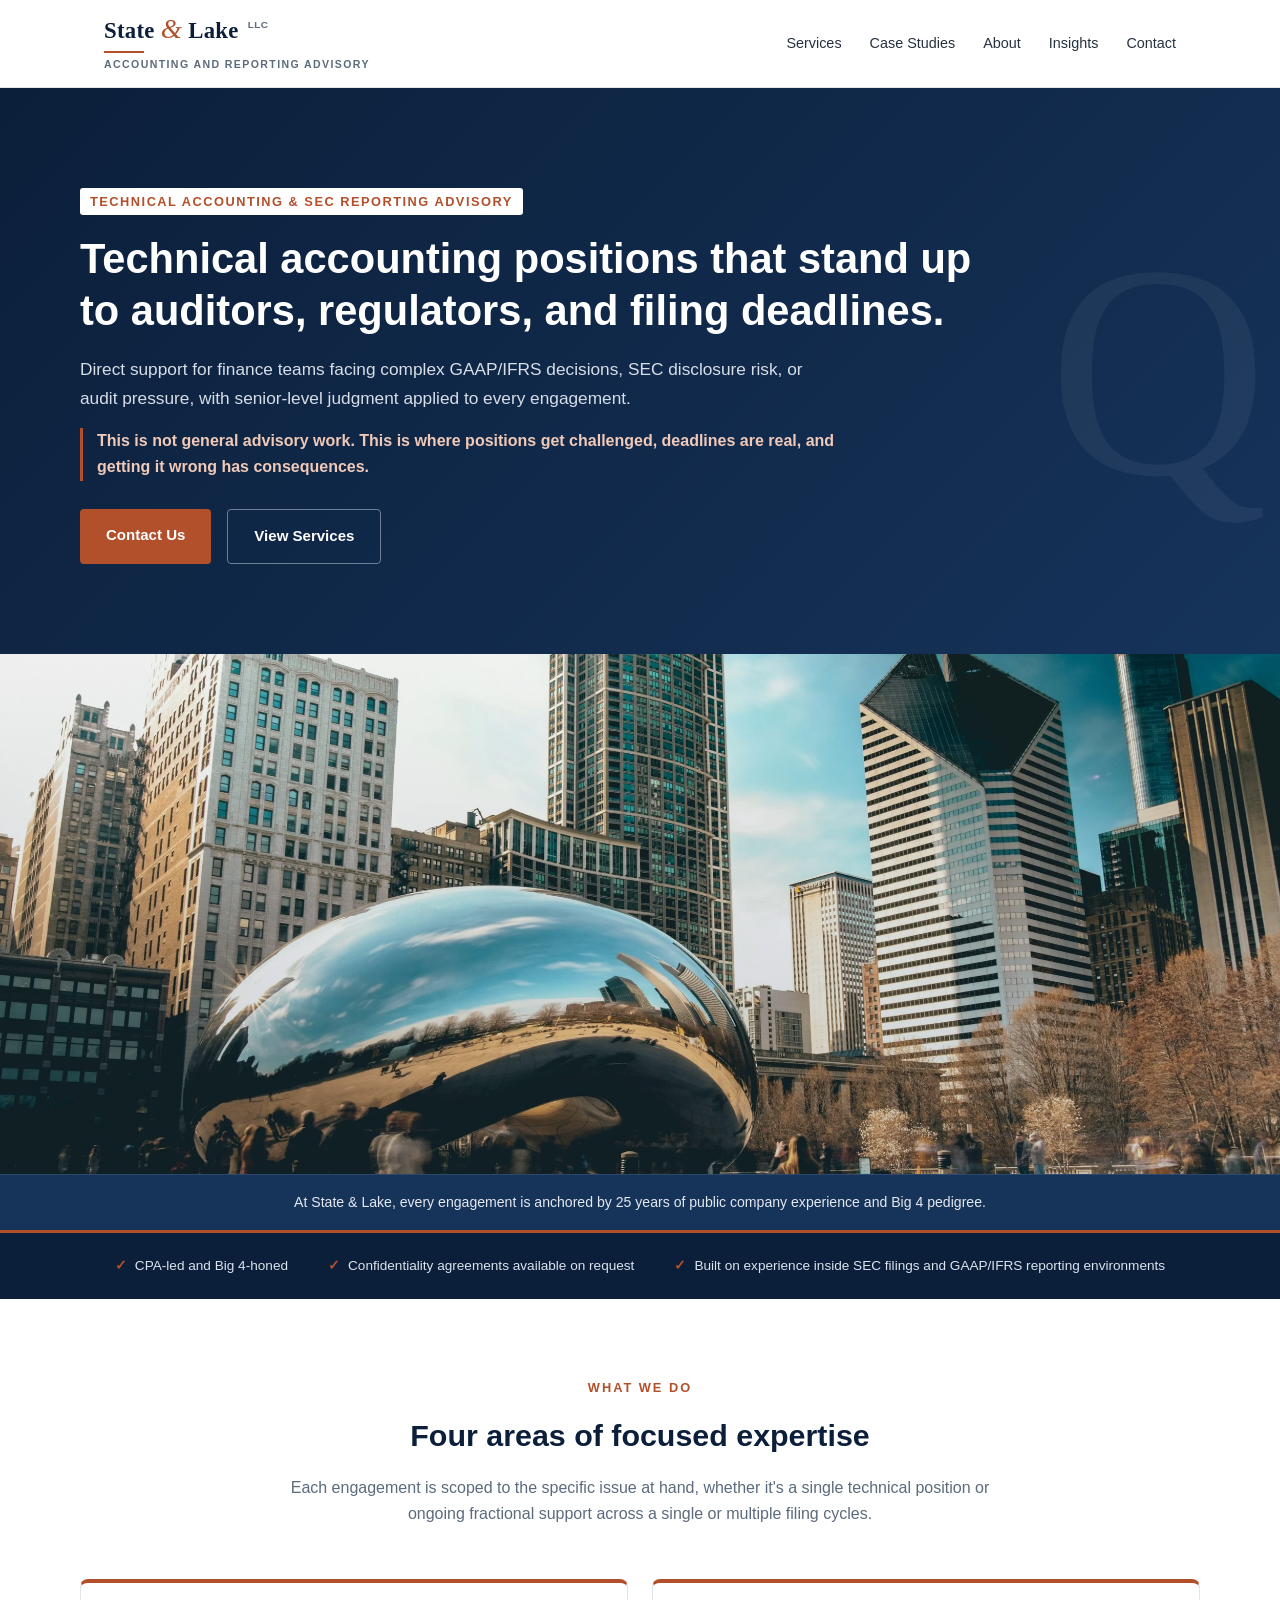
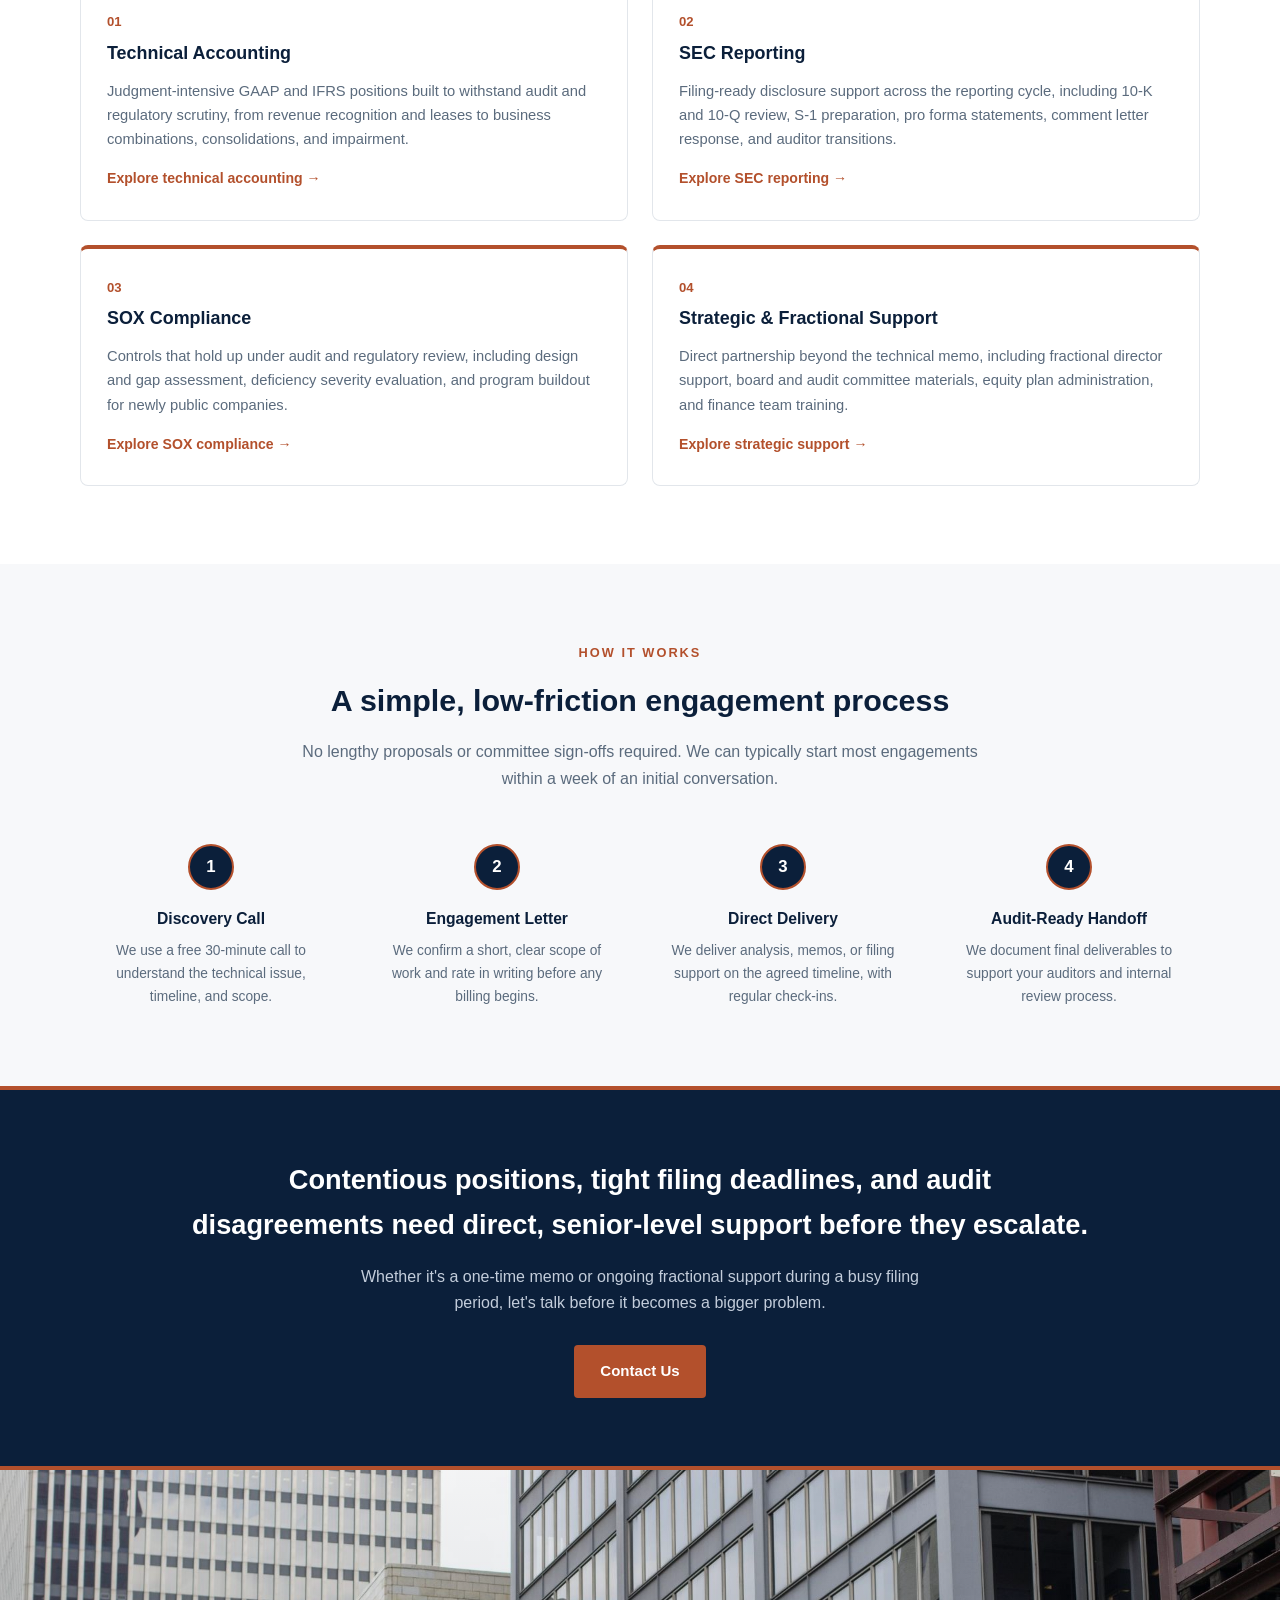
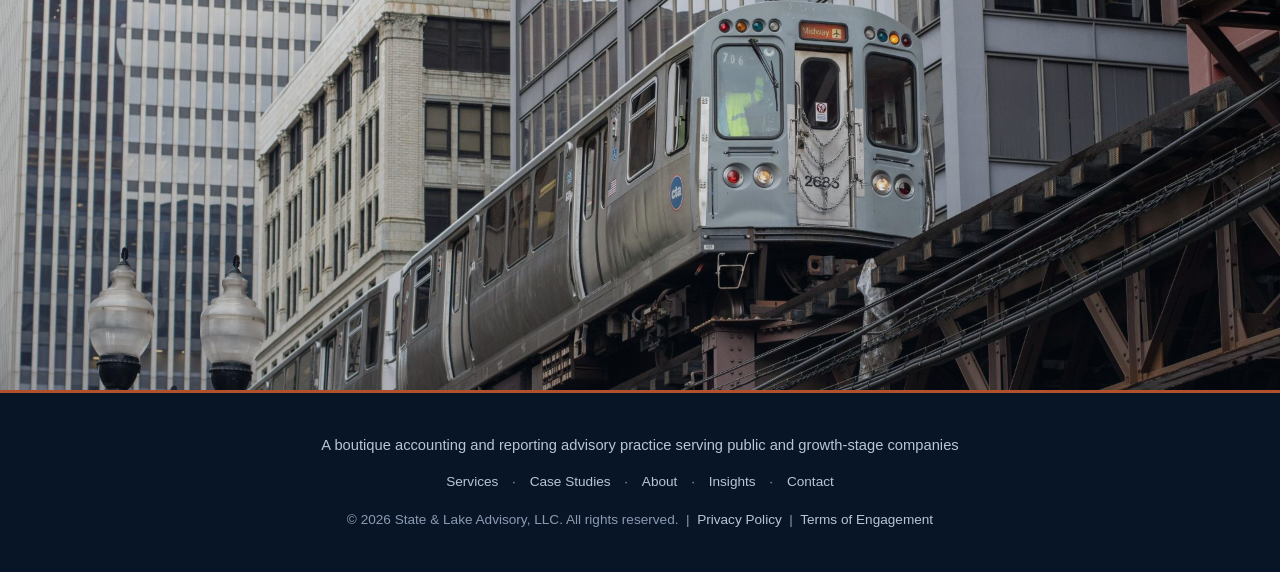
==== commit d594547e: "Update legal name to State & Lake Advisory, LLC Titles, meta descriptions, logo aria-labels, footer " ====
--- a/index.html
+++ b/index.html
@@ -3,7 +3,7 @@
 <head>
 <meta charset="UTF-8">
 <meta name="viewport" content="width=device-width, initial-scale=1.0">
-<title>State &amp; Lake, LLC | Accounting and Reporting Advisory</title>
+<title>State &amp; Lake Advisory, LLC | Accounting and Reporting Advisory</title>
 <meta name="description" content="Technical accounting positions that stand up to auditors, regulators, and filing deadlines. Direct support from a CPA-led practice with Big 4 and public company reporting experience.">
 <link rel="stylesheet" href="styles.css">
 </head>
@@ -11,7 +11,7 @@
 
 <header>
   <nav>
-    <a href="index.html" class="logo-wrap" aria-label="State and Lake, LLC home">
+    <a href="index.html" class="logo-wrap" aria-label="State &amp; Lake Advisory, LLC home">
       <div class="logo">State <span class="amp-symbol">&amp;</span> Lake<span class="logo-llc">LLC</span></div>
       <div class="logo-rule"></div>
       <div class="logo-tagline">Accounting and Reporting Advisory</div>
@@ -129,7 +129,7 @@
     <a href="insights.html">Insights</a> &middot;
     <a href="contact.html">Contact</a>
   </p>
-  <p>&copy; 2026 State &amp; Lake, LLC. All rights reserved. &nbsp;|&nbsp; <a href="privacy.html">Privacy Policy</a> &nbsp;|&nbsp; <a href="terms.html">Terms of Engagement</a></p>
+  <p>&copy; 2026 State &amp; Lake Advisory, LLC. All rights reserved. &nbsp;|&nbsp; <a href="privacy.html">Privacy Policy</a> &nbsp;|&nbsp; <a href="terms.html">Terms of Engagement</a></p>
 </footer>
 
 <script src="nav.js"></script>
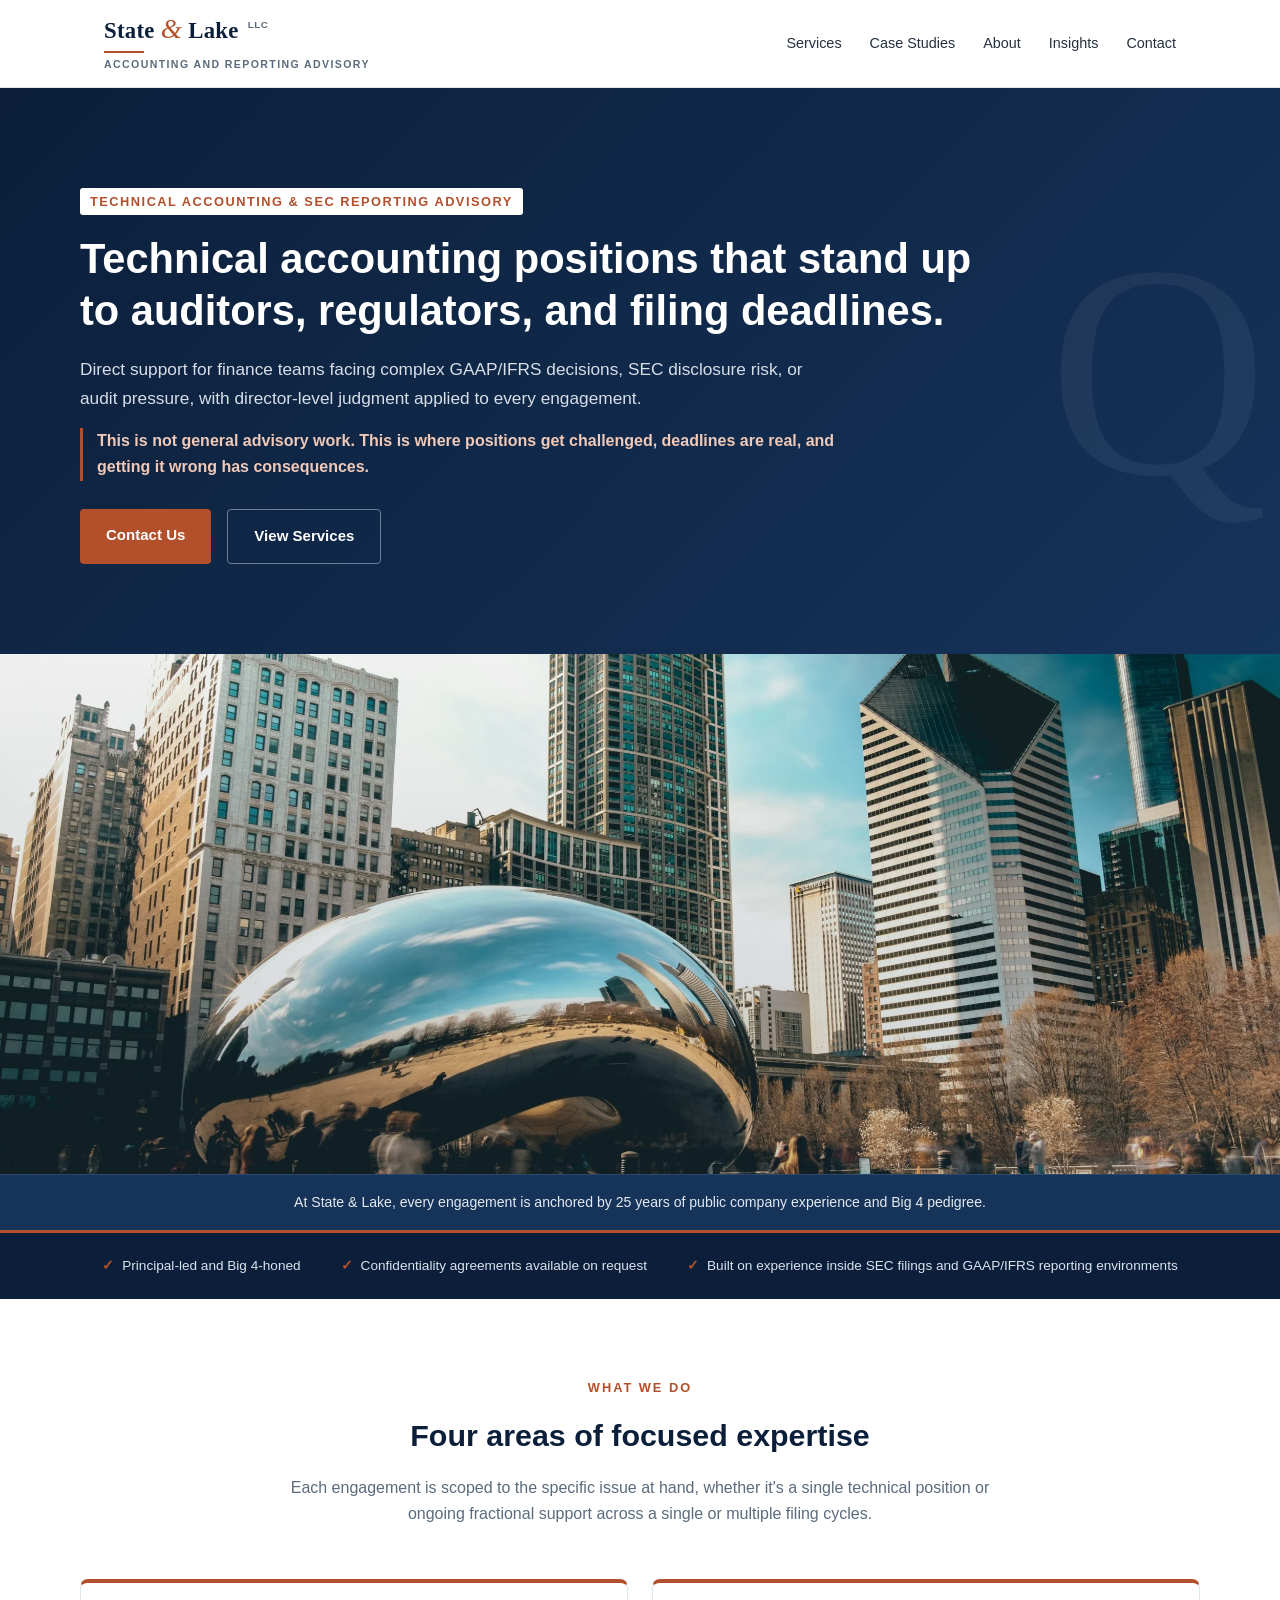
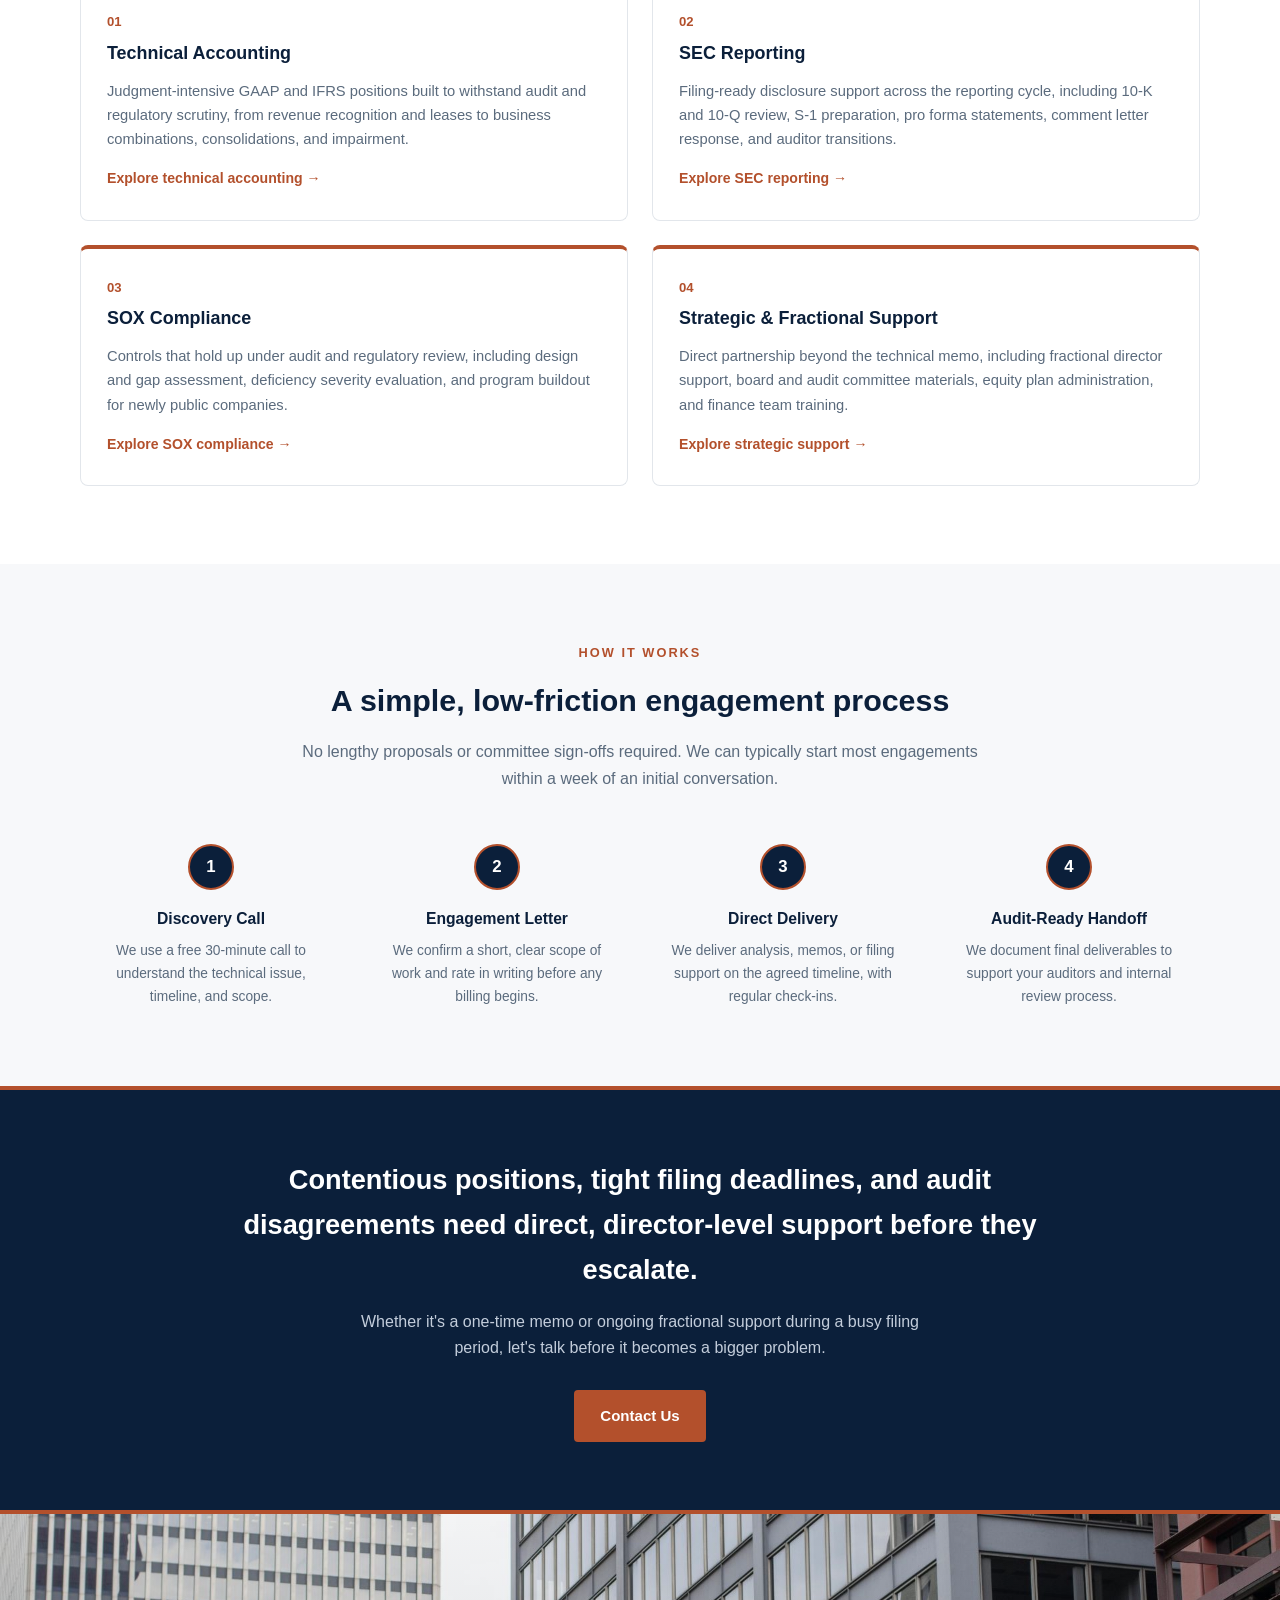
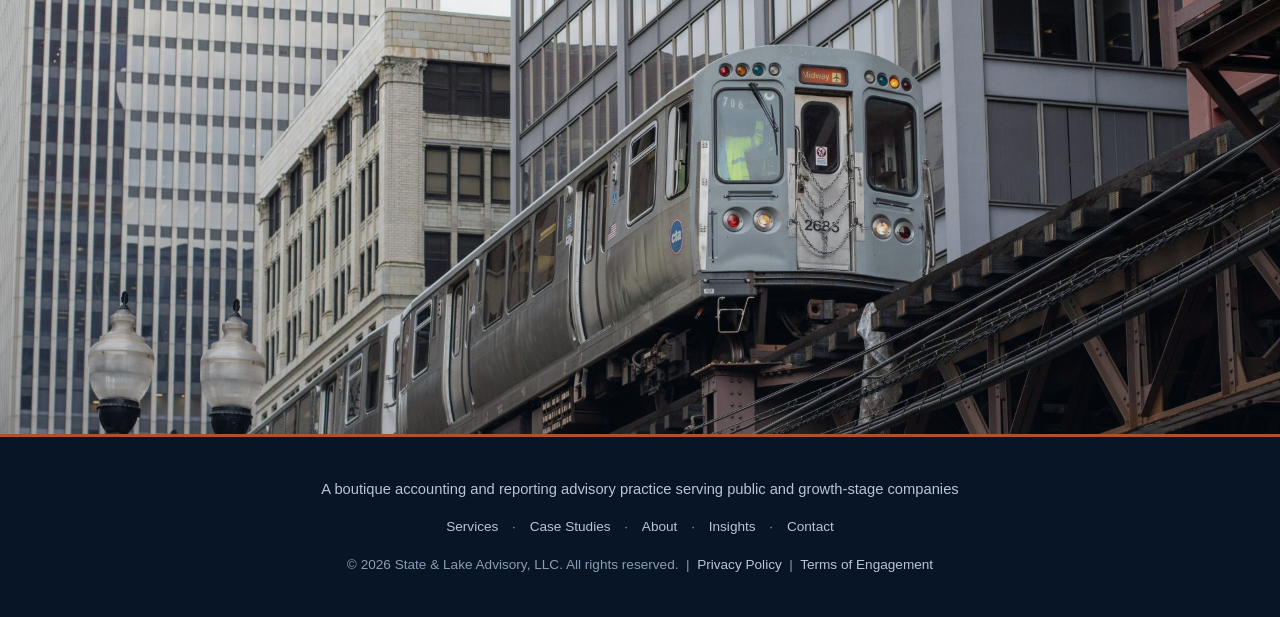
==== commit 5332e5c3: "Use principal-led and director-level wording Replace firm-level 'CPA-led' with 'principal-led' and s" ====
--- a/index.html
+++ b/index.html
@@ -3,8 +3,10 @@
 <head>
 <meta charset="UTF-8">
 <meta name="viewport" content="width=device-width, initial-scale=1.0">
+<!-- PRE-LAUNCH: remove this noindex tag on launch day -->
+<meta name="robots" content="noindex">
 <title>State &amp; Lake Advisory, LLC | Accounting and Reporting Advisory</title>
-<meta name="description" content="Technical accounting positions that stand up to auditors, regulators, and filing deadlines. Direct support from a CPA-led practice with Big 4 and public company reporting experience.">
+<meta name="description" content="Technical accounting positions that stand up to auditors, regulators, and filing deadlines. Direct support from a principal-led practice with Big 4 and public company reporting experience.">
 <link rel="stylesheet" href="styles.css">
 </head>
 <body>
@@ -33,7 +35,7 @@
   <div class="hero-inner">
     <div class="hero-eyebrow">Technical Accounting &amp; SEC Reporting Advisory</div>
     <h1>Technical accounting positions that stand up to auditors, regulators, and filing deadlines.</h1>
-    <p class="sub">Direct support for finance teams facing complex GAAP/IFRS decisions, SEC disclosure risk, or audit pressure, with senior-level judgment applied to every engagement.</p>
+    <p class="sub">Direct support for finance teams facing complex GAAP/IFRS decisions, SEC disclosure risk, or audit pressure, with director-level judgment applied to every engagement.</p>
     <p class="edge-line">This is not general advisory work. This is where positions get challenged, deadlines are real, and getting it wrong has consequences.</p>
     <div class="hero-buttons">
       <a href="contact.html" class="btn-primary">Contact Us</a>
@@ -53,7 +55,7 @@
 
 <div class="trust-bar">
   <div class="trust-inner">
-    <div class="trust-item">CPA-led and Big 4-honed</div>
+    <div class="trust-item">Principal-led and Big 4-honed</div>
     <div class="trust-item">Confidentiality agreements available on request</div>
     <div class="trust-item">Built on experience inside SEC filings and GAAP/IFRS reporting environments</div>
   </div>
@@ -108,7 +110,7 @@
 </section>
 
 <div class="cta-band">
-  <h2>Contentious positions, tight filing deadlines, and audit disagreements need direct, senior-level support before they escalate.</h2>
+  <h2>Contentious positions, tight filing deadlines, and audit disagreements need direct, director-level support before they escalate.</h2>
   <p>Whether it's a one-time memo or ongoing fractional support during a busy filing period, let's talk before it becomes a bigger problem.</p>
   <div class="hero-buttons">
     <a href="contact.html" class="btn-primary">Contact Us</a>
